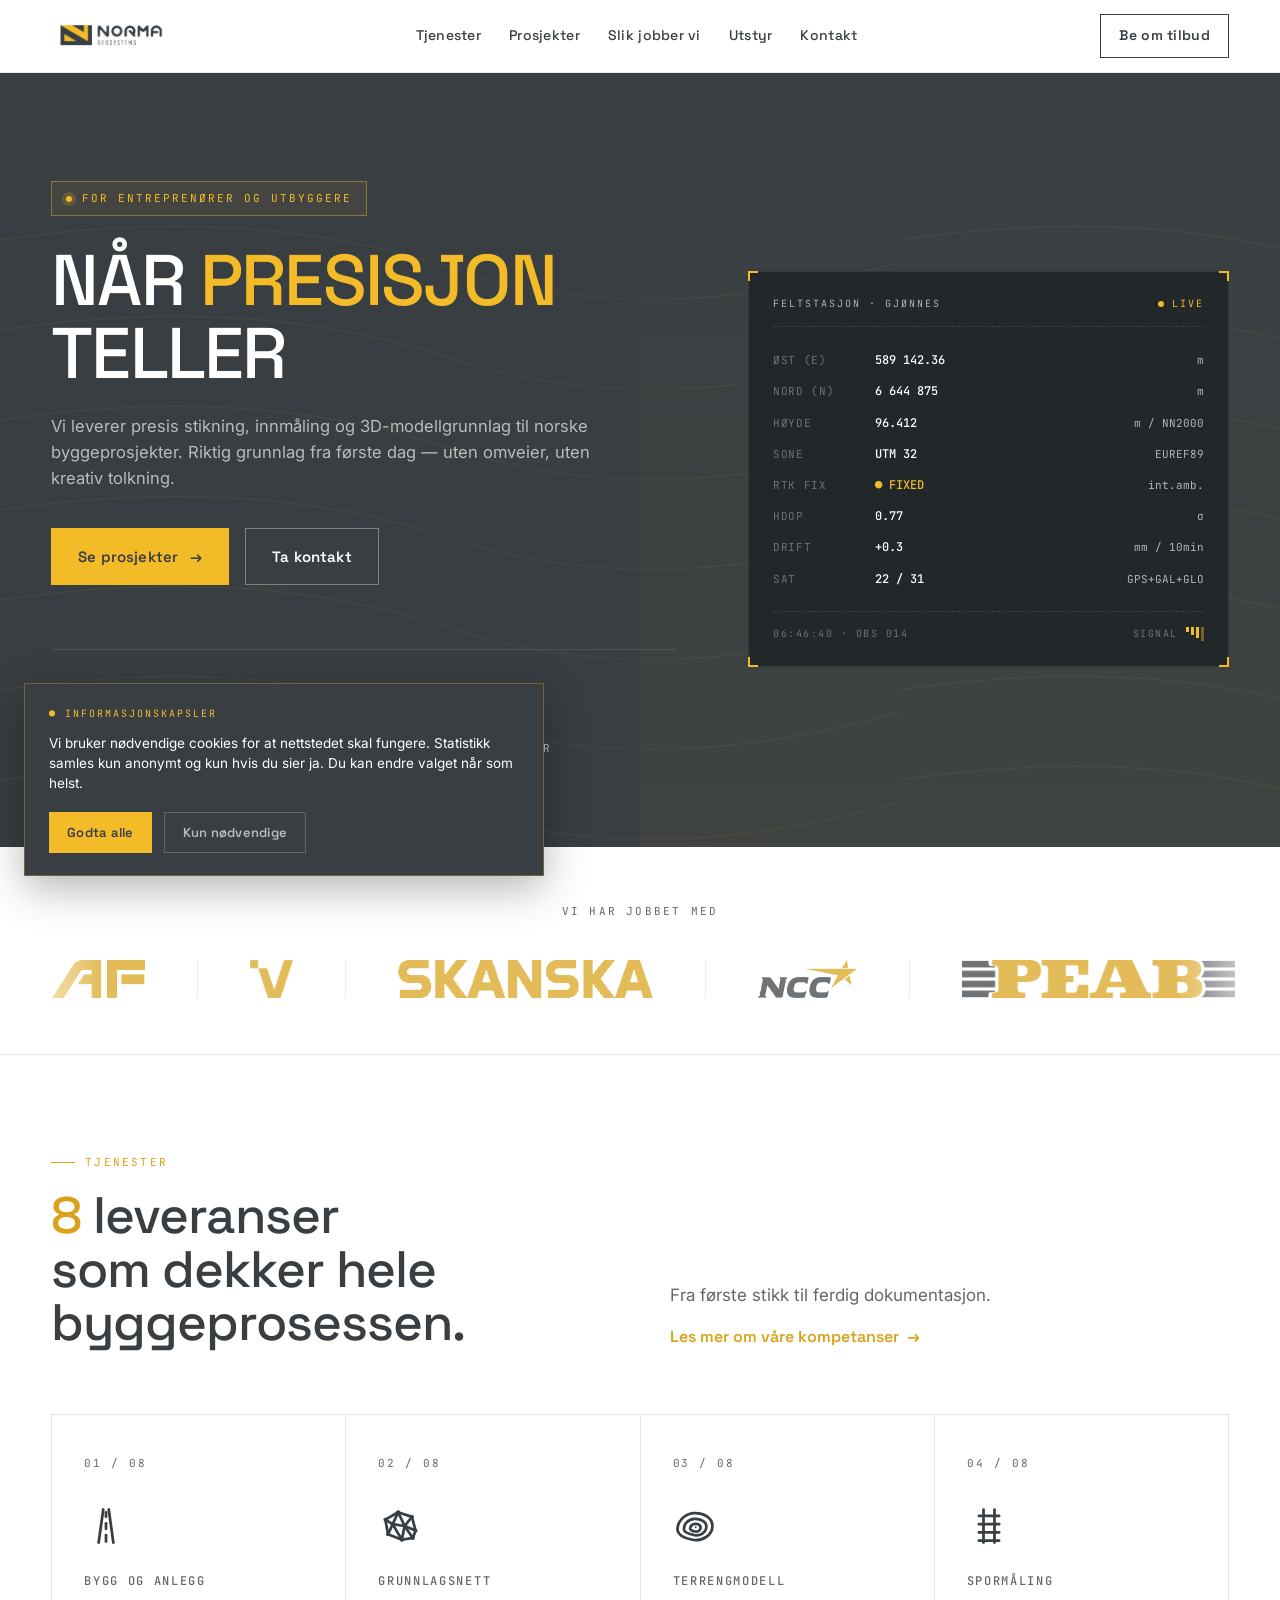
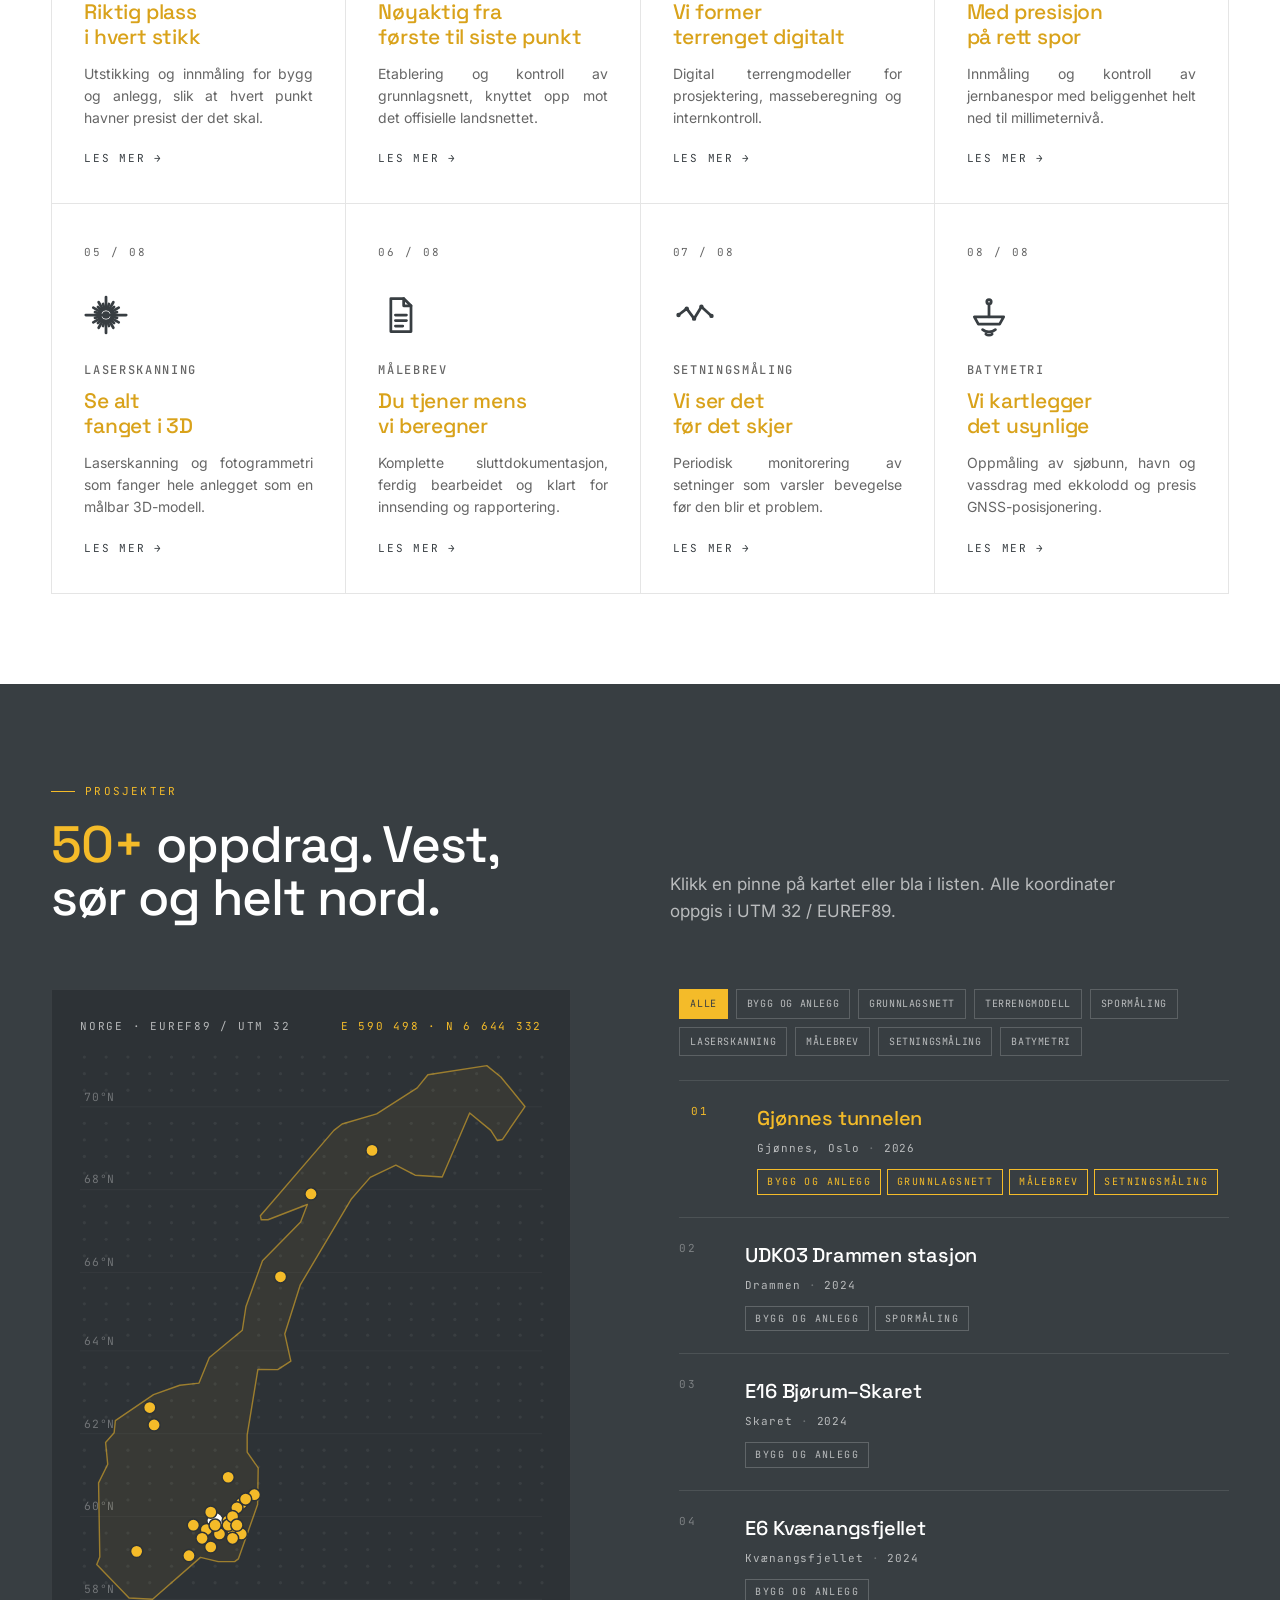
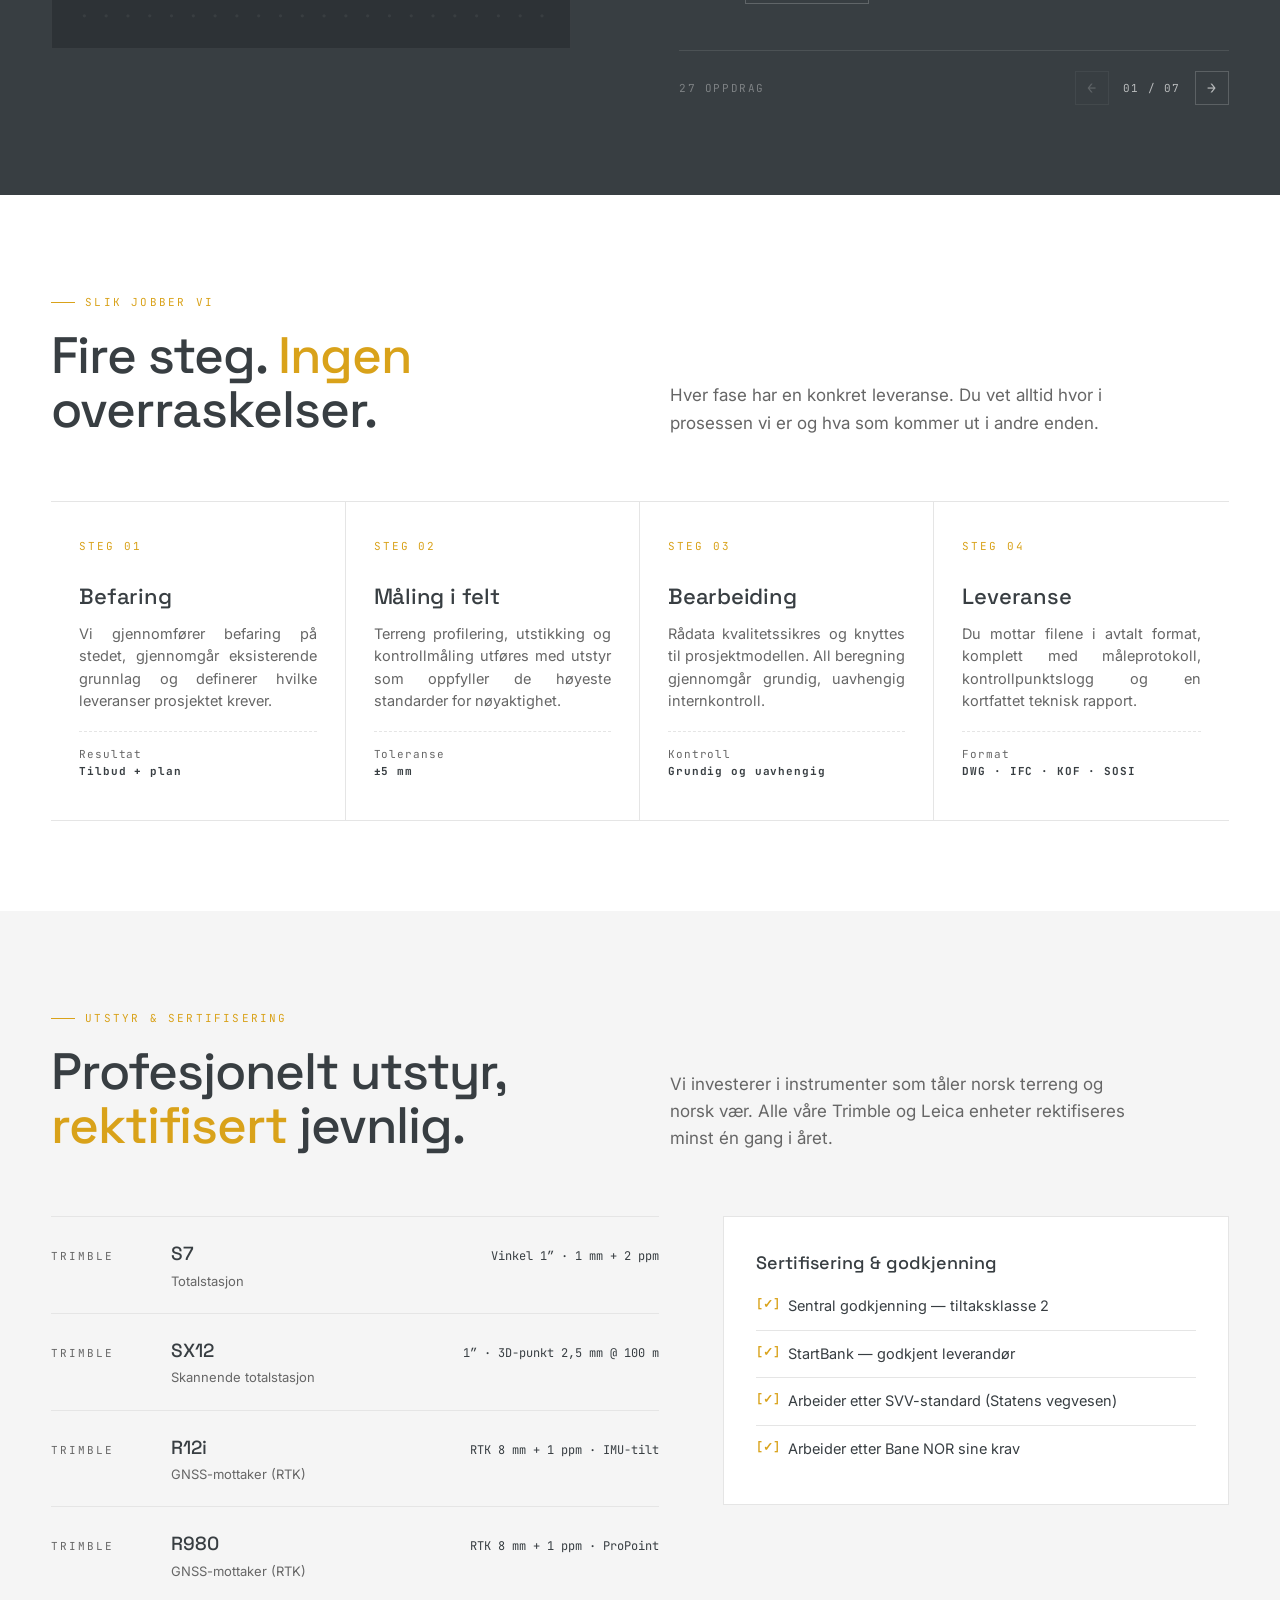
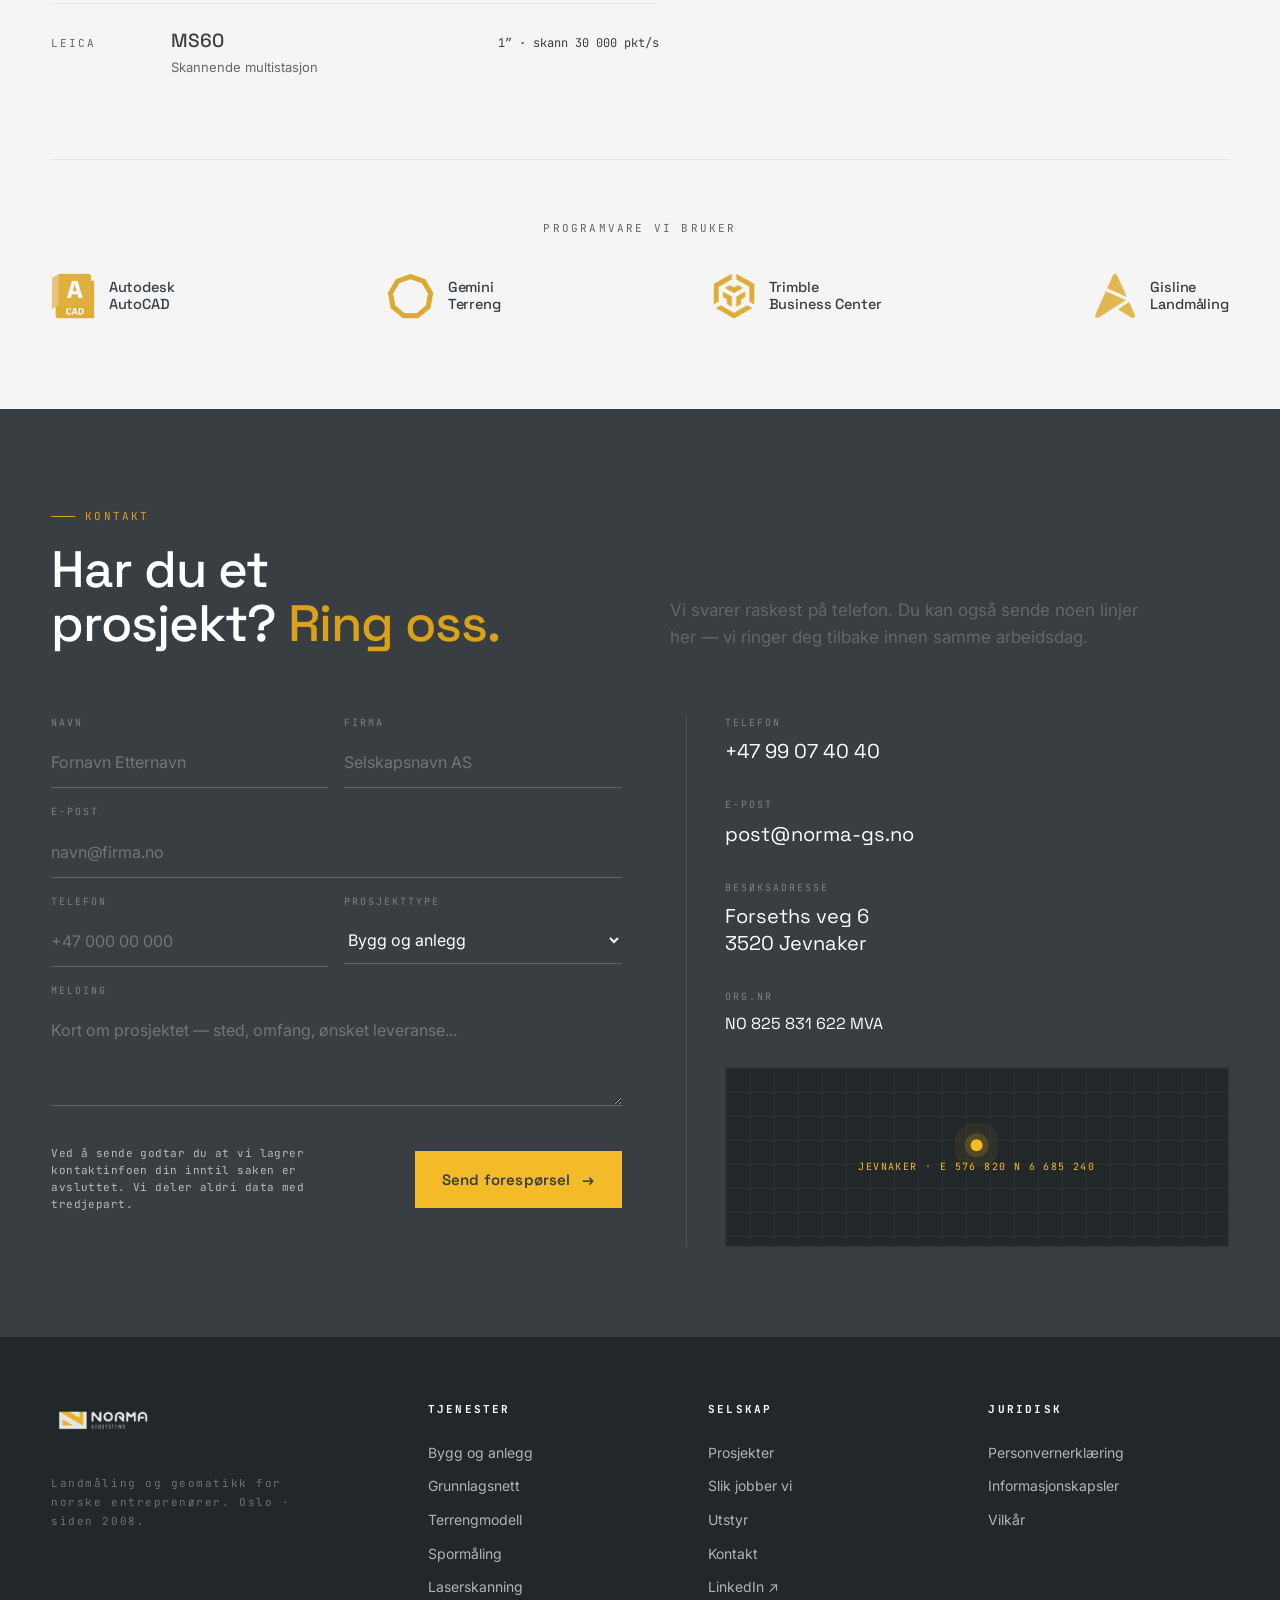
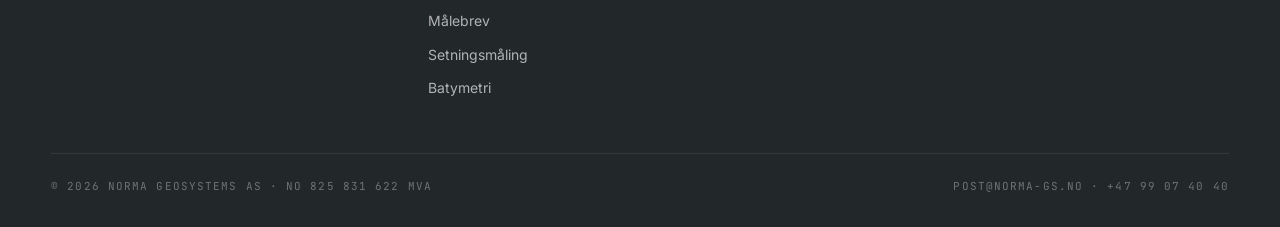
==== index.html @ 2cd73dc4 "Utstyr/header: czysty ring Gemini, nazwy programow przy logo, pelnoszer. linia, wieksze logo 1. Gemi" ====
<!doctype html>
<html lang="no">
<head>
  <meta charset="utf-8">
  <meta name="viewport" content="width=device-width, initial-scale=1">
  <title>Norma Geosystems — Landmåling for entreprenører</title>
  <meta name="description" content="Norma Geosystems leverer presis landmåling, 3D-skanning og BIM-integrasjon for entreprenører og utbyggere i Norge. ±5mm nøyaktighet, leveranse på 48 timer.">
  <link rel="preconnect" href="https://fonts.googleapis.com">
  <link rel="preconnect" href="https://fonts.gstatic.com" crossorigin>
  <link href="https://fonts.googleapis.com/css2?family=Space+Grotesk:wght@400;500;600;700&family=Inter:wght@400;500;600&family=JetBrains+Mono:wght@400;500;600&display=swap" rel="stylesheet">
  <link rel="stylesheet" href="styles.css">
</head>
<body>

<nav class="nav" id="nav">
  <div class="wrap nav-row">
    <a href="#top" class="nav-logo">
      <img src="assets/norma-logo.png" alt="Norma Geosystems" width="121" height="46" decoding="async">
    </a>
    <div class="nav-links">
      <a href="#tjenester">Tjenester</a>
      <a href="#prosjekter">Prosjekter</a>
      <a href="#prosess">Slik jobber vi</a>
      <a href="#utstyr">Utstyr</a>
      <a href="#kontakt">Kontakt</a>
    </div>
    <a href="#kontakt" class="nav-cta nav-cta-desktop">Be om tilbud</a>
    <button class="nav-toggle" id="nav-toggle" aria-label="Åpne meny" aria-expanded="false" aria-controls="mobile-menu">
      <span></span><span></span><span></span>
    </button>
  </div>
  <div class="mobile-menu" id="mobile-menu">
    <a href="#tjenester">Tjenester</a>
    <a href="#prosjekter">Prosjekter</a>
    <a href="#prosess">Slik jobber vi</a>
    <a href="#utstyr">Utstyr</a>
    <a href="#kontakt">Kontakt</a>
    <a href="#kontakt" class="mm-cta">Be om tilbud</a>
  </div>
</nav>

<header id="top" class="hero">
  <div class="hero-topo"></div>
  <div class="hero-corner"></div>
  <div class="wrap hero-inner">
    <div>
      <span class="badge">For entreprenører og utbyggere</span>
      <h1>NÅR <span class="accent">PRESISJON</span> TELLER</h1>
      <p class="hero-sub">Vi leverer presis stikning, innmåling og 3D-modellgrunnlag til norske byggeprosjekter. Riktig grunnlag fra første dag — uten omveier, uten kreativ tolkning.</p>
      <div class="hero-ctas">
        <a href="#prosjekter" class="btn btn-primary">Se prosjekter <span class="arr">→</span></a>
        <a href="#kontakt" class="btn btn-ghost-dark">Ta kontakt</a>
      </div>
      <div class="hero-stats">
        <div class="stat">
          <div class="num">±0.5<span style="font-size:22px;margin-left:4px">mm</span></div>
          <div class="lbl">Nøyaktighet</div>
        </div>
        <div class="stat">
          <div class="num">20+</div>
          <div class="lbl">Fornøyde kunder</div>
        </div>
        <div class="stat">
          <div class="num">50+</div>
          <div class="lbl">Prosjekter</div>
        </div>
      </div>
    </div>
    <div class="feltstasjon">
      <span class="fs-corner tl"></span><span class="fs-corner tr"></span>
      <span class="fs-corner bl"></span><span class="fs-corner br"></span>
      <div class="fs-head">
        <span class="ttl">Feltstasjon · Gjønnes</span>
        <span class="live"><span class="dot"></span>LIVE</span>
      </div>
      <div class="fs-row"><span class="k">ØST (E)</span><span class="v" id="fs-east">589 142.32</span><span class="u">m</span></div>
      <div class="fs-row"><span class="k">NORD (N)</span><span class="v" id="fs-north">6 644 873</span><span class="u">m</span></div>
      <div class="fs-row"><span class="k">HØYDE</span><span class="v">96.412</span><span class="u">m / NN2000</span></div>
      <div class="fs-row"><span class="k">SONE</span><span class="v">UTM 32</span><span class="u">EUREF89</span></div>
      <div class="fs-row"><span class="k">RTK FIX</span><span class="v" style="color:#F4BB29">● FIXED</span><span class="u">int.amb.</span></div>
      <div class="fs-row"><span class="k">HDOP</span><span class="v" id="fs-hdop">0.62</span><span class="u">σ</span></div>
      <div class="fs-row"><span class="k">DRIFT</span><span class="v" id="fs-drift">+0.0</span><span class="u">mm / 10min</span></div>
      <div class="fs-row"><span class="k">SAT</span><span class="v">22 / 31</span><span class="u">GPS+GAL+GLO</span></div>
      <div class="fs-foot">
        <span id="fs-time">00:00:00 · OBS 014</span>
        <span class="fs-bar">SIGNAL<span class="bars"><i></i><i></i><i></i><i></i></span></span>
      </div>
    </div>
  </div>
</header>

<section class="logobar">
  <div class="wrap">
    <div class="logobar-label">Vi har jobbet med</div>
  </div>
  <div class="marquee">
    <div class="marquee-track" id="marquee-track"></div>
  </div>
</section>

<section id="tjenester" class="section">
  <div class="wrap">
    <div class="sec-head fade-in">
      <div>
        <div class="eyebrow">Tjenester</div>
        <h2 class="sec-title"><span class="accent">8</span> leveranser som dekker hele byggeprosessen.</h2>
      </div>
      <p class="sec-lede">Fra første stikk til ferdig dokumentasjon.
        <a class="lede-link" href="tjenester.html">Les mer om våre kompetanser <span class="arr">→</span></a>
      </p>
    </div>
    <div class="svc-grid" id="svc-grid"></div>
  </div>
</section>

<section id="prosjekter" class="section dark">
  <div class="wrap">
    <div class="sec-head fade-in">
      <div>
        <div class="eyebrow">Prosjekter</div>
        <h2 class="sec-title"><span class="accent">50+</span> oppdrag. Vest, sør og helt nord.</h2>
      </div>
      <p class="sec-lede">Klikk en pinne på kartet eller bla i listen. Alle koordinater oppgis i UTM 32 / EUREF89.</p>
    </div>
    <div class="proj-wrap">
      <div class="map-card">
        <div class="map-head">
          <span>NORGE · EUREF89 / UTM 32</span>
          <span class="coord" id="map-coord">—</span>
        </div>
        <div class="map-svg-wrap">
          <svg class="map-overlay" id="norway-svg" viewBox="-3 -3 106 130.02" preserveAspectRatio="xMidYMid meet"></svg>
        </div>
      </div>
      <div>
        <div class="proj-controls" id="proj-controls"></div>
        <select class="filter-select" id="filter-select" aria-label="Filtrer prosjekter etter type"></select>
        <div class="proj-list" id="proj-list"></div>
        <div class="proj-pager" id="proj-pager"></div>
      </div>
    </div>
  </div>
</section>

<section id="prosess" class="section">
  <div class="wrap">
    <div class="sec-head fade-in">
      <div>
        <div class="eyebrow">Slik jobber vi</div>
        <h2 class="sec-title">Fire steg. <span class="accent">Ingen</span> overraskelser.</h2>
      </div>
      <p class="sec-lede">Hver fase har en konkret leveranse. Du vet alltid hvor i prosessen vi er og hva som kommer ut i andre enden.</p>
    </div>
    <div class="process-grid" id="process-grid"></div>
  </div>
</section>

<section id="utstyr" class="section gray">
  <div class="wrap">
    <div class="sec-head fade-in">
      <div>
        <div class="eyebrow">Utstyr &amp; sertifisering</div>
        <h2 class="sec-title">Profesjonelt utstyr, <span class="accent">rektifisert</span> jevnlig.</h2>
      </div>
      <p class="sec-lede">Vi investerer i instrumenter som tåler norsk terreng og norsk vær. Alle våre Trimble og Leica enheter rektifiseres minst én gang i året.</p>
    </div>
    <div class="equip-wrap">
      <div class="equip-list" id="equip-list"></div>
      <div class="cert-card">
        <h4>Sertifisering &amp; godkjenning</h4>
        <ul class="cert-list" id="cert-list"></ul>
      </div>
    </div>
    <div class="software-bar fade-in">
      <div class="software-label">Programvare vi bruker</div>
      <div class="software-marquee">
        <div class="software-track" id="software-track"></div>
      </div>
    </div>
  </div>
</section>

<section id="kontakt" class="section contact">
  <div class="wrap">
    <div class="sec-head fade-in">
      <div>
        <div class="eyebrow">Kontakt</div>
        <h2 class="sec-title">Har du et prosjekt? <span class="accent">Ring oss.</span></h2>
      </div>
      <p class="sec-lede">Vi svarer raskest på telefon. Du kan også sende noen linjer her — vi ringer deg tilbake innen samme arbeidsdag.</p>
    </div>
    <div class="contact-wrap">
      <form id="contact-form" action="https://api.web3forms.com/submit" method="POST">
        <!-- Web3Forms: bytt ut verdien under med din egen access key fra https://web3forms.com (registrert på post@norma-gs.no) -->
        <input type="hidden" name="access_key" value="1ea6f499-447c-428a-96fd-0769fbc2a2dc">
        <input type="hidden" name="subject" value="Ny henvendelse fra kontaktskjema!">
        <input type="hidden" name="from_name" value="Norma Geosystems – nettskjema">
        <!-- Honeypot mot spam: skal stå tom -->
        <input type="checkbox" name="botcheck" tabindex="-1" autocomplete="off" style="display:none" aria-hidden="true">
        <div id="form-sent" class="form-sent" style="display:none">● Takk! Vi tar kontakt innen 24 timer. — Norma</div>
        <div class="form-row">
          <div class="field">
            <label for="f-navn">Navn</label>
            <input id="f-navn" name="Navn" required placeholder="Fornavn Etternavn">
          </div>
          <div class="field">
            <label for="f-firma">Firma</label>
            <input id="f-firma" name="Firma" required placeholder="Selskapsnavn AS">
          </div>
        </div>
        <div class="field" style="margin-bottom:16px">
          <label for="f-epost">E-post</label>
          <input id="f-epost" name="email" required type="email" placeholder="navn@firma.no">
        </div>
        <div class="form-row">
          <div class="field">
            <label for="f-tlf">Telefon</label>
            <input id="f-tlf" name="Telefon" required type="tel" placeholder="+47 000 00 000">
          </div>
          <div class="field">
            <label for="f-type">Prosjekttype</label>
            <select id="f-type" name="Prosjekttype">
              <option>Bygg og anlegg</option>
              <option>Grunnlagsnett</option>
              <option>Terrengmodell</option>
              <option>Spormåling</option>
              <option>Laserskanning</option>
              <option>Målebrev</option>
              <option>Setningsmåling</option>
              <option>Batymetri</option>
              <option>Annet</option>
            </select>
          </div>
        </div>
        <div class="field" style="margin-bottom:24px">
          <label for="f-msg">Melding</label>
          <textarea id="f-msg" name="Melding" placeholder="Kort om prosjektet — sted, omfang, ønsket leveranse..."></textarea>
        </div>
        <div class="form-foot">
          <p class="consent">Ved å sende godtar du at vi lagrer kontaktinfoen din inntil saken er avsluttet. Vi deler aldri data med tredjepart.</p>
          <button type="submit" class="btn btn-primary">Send forespørsel <span class="arr">→</span></button>
        </div>
      </form>
      <div id="form-success" class="form-success" style="display:none" role="status" aria-live="polite">
        <span class="fs-ok-corner tl"></span><span class="fs-ok-corner tr"></span>
        <span class="fs-ok-corner bl"></span><span class="fs-ok-corner br"></span>
        <div class="fs-ok-mark" aria-hidden="true">
          <svg viewBox="0 0 24 24" fill="none" stroke="currentColor" stroke-width="2" stroke-linecap="round" stroke-linejoin="round"><path d="M4 12.5 L10 18.5 L20 6"/></svg>
        </div>
        <div class="fs-ok-eyebrow">● Sendt</div>
        <h3>Takk for din henvendelse!</h3>
        <p>Vi har mottatt meldingen din og gjør vårt ytterste for å komme tilbake til deg så raskt som overhodet mulig.</p>
      </div>
      <aside class="contact-info">
        <div class="info-block">
          <div class="lbl">Telefon</div>
          <div class="val"><a href="tel:+4799074040">+47 99 07 40 40</a></div>
        </div>
        <div class="info-block">
          <div class="lbl">E-post</div>
          <div class="val"><a href="mailto:post@norma-gs.no">post@norma-gs.no</a></div>
        </div>
        <div class="info-block">
          <div class="lbl">Besøksadresse</div>
          <div class="val">Forseths veg 6<br>3520 Jevnaker</div>
        </div>
        <div class="info-block">
          <div class="lbl">Org.nr</div>
          <div class="val mono" style="font-size:16px">NO 825 831 622 MVA</div>
        </div>
        <div class="minimap" aria-hidden="true">
          <div class="minimap-grid"></div>
          <div class="minimap-pin">
            <span class="dot"></span>
            <span>JEVNAKER · E 576 820 N 6 685 240</span>
          </div>
        </div>
      </aside>
    </div>
  </div>
</section>

<footer class="footer">
  <div class="wrap">
    <div class="foot-grid">
      <div class="foot-logo">
        <img src="assets/norma-logo-light.png" alt="Norma Geosystems" width="106" height="40" loading="lazy" decoding="async">
        <p class="foot-tag">Landmåling og geomatikk for norske entreprenører. Oslo · siden 2008.</p>
      </div>
      <div class="foot-col">
        <h5>Tjenester</h5>
        <ul id="foot-services"></ul>
      </div>
      <div class="foot-col">
        <h5>Selskap</h5>
        <ul>
          <li><a href="#prosjekter">Prosjekter</a></li>
          <li><a href="#prosess">Slik jobber vi</a></li>
          <li><a href="#utstyr">Utstyr</a></li>
          <li><a href="#kontakt">Kontakt</a></li>
          <li><a href="https://www.linkedin.com/company/norma-geosystems/" target="_blank" rel="noopener noreferrer">LinkedIn ↗</a></li>
        </ul>
      </div>
      <div class="foot-col">
        <h5>Juridisk</h5>
        <ul>
          <li><a href="juridisk/personvern.html">Personvernerklæring</a></li>
          <li><a href="juridisk/informasjonskapsler.html">Informasjonskapsler</a></li>
          <li><a href="juridisk/vilkar.html">Vilkår</a></li>
        </ul>
      </div>
    </div>
    <div class="foot-bottom">
      <span>© 2026 NORMA GEOSYSTEMS AS · NO 825 831 622 MVA</span>
      <span>POST@NORMA-GS.NO · +47 99 07 40 40</span>
    </div>
  </div>
</footer>

<div class="cookie" id="cookie-banner" style="display:none" role="dialog" aria-label="Cookie notice">
  <div class="ck-head">● Informasjonskapsler</div>
  <p style="margin:0">Vi bruker nødvendige cookies for at nettstedet skal fungere. Statistikk samles kun anonymt og kun hvis du sier ja. Du kan endre valget når som helst.</p>
  <div class="ck-actions">
    <button class="ck-btn primary" id="ck-all">Godta alle</button>
    <button class="ck-btn ghost" id="ck-necessary">Kun nødvendige</button>
  </div>
</div>

<script>
// ── DATA ──────────────────────────────────────────────────────────────────────

const NORWAY_D = "M90.34 0.56 L93.56 3.15 L99.09 9.94 L93.91 17.51 L92.72 17.72 L91.25 15.41 L86.41 11.41 L80.11 26.12 L73.88 25.70 L69.47 23.39 L63.59 26.19 L59.31 31.09 L47.55 50.84 L43.98 62.11 L45.38 68.35 L42.37 70.31 L37.82 70.24 L35.36 85.29 L35.36 89.22 L37.89 92.86 L37.75 101.26 L33.33 113.73 L32.49 114.36 L28.71 114.36 L24.65 113.38 L13.66 122.97 L8.26 122.69 L0.84 114.99 L1.54 113.31 L1.26 96.29 L3.36 92.02 L2.87 87.04 L4.83 84.80 L5.11 82.00 L13.87 76.05 L19.89 73.88 L24.30 73.39 L26.68 67.51 L34.24 61.27 L35.08 55.81 L38.87 45.31 L47.62 36.41 L49.16 32.42 L40.13 35.92 L38.59 35.92 L38.38 35.01 L55.25 15.41 L57.14 13.94 L65.06 11.62 L74.37 5.67 L76.82 2.66 Z";

const SERVICES = [
  { n:"01", slug:"bygg-anlegg",   icon:"road",    name:"Bygg og anlegg",  slogan:["Riktig plass","i hvert stikk"],           desc:"Utstikking og innmåling for bygg og anlegg, slik at hvert punkt havner presist der det skal." },
  { n:"02", slug:"grunnlagsnett", icon:"net",     name:"Grunnlagsnett",   slogan:["Nøyaktig fra","første til siste punkt"],  desc:"Etablering og kontroll av grunnlagsnett, knyttet opp mot det offisielle landsnettet." },
  { n:"03", slug:"terrengmodell", icon:"contour", name:"Terrengmodell",   slogan:["Vi former","terrenget digitalt"],         desc:"Digital terrengmodeller for prosjektering, masseberegning og internkontroll." },
  { n:"04", slug:"spormaling",    icon:"rail",    name:"Spormåling",      slogan:["Med presisjon","på rett spor"],          desc:"Innmåling og kontroll av jernbanespor med beliggenhet helt ned til millimeternivå." },
  { n:"05", slug:"laserskanning", icon:"laser",   name:"Laserskanning",   slogan:["Se alt","fanget i 3D"],                  desc:"Laserskanning og fotogrammetri som fanger hele anlegget som en målbar 3D-modell." },
  { n:"06", slug:"malebrev",      icon:"doc",     name:"Målebrev",        slogan:["Du tjener mens","vi beregner"],          desc:"Komplette sluttdokumentasjon, ferdig bearbeidet og klart for innsending og rapportering." },
  { n:"07", slug:"setningsmaling",icon:"settle",  name:"Setningsmåling",  slogan:["Vi ser det","før det skjer"],            desc:"Periodisk monitorering av setninger som varsler bevegelse før den blir et problem." },
  { n:"08", slug:"batymetri",     icon:"boat",    name:"Batymetri",       slogan:["Vi kartlegger","det usynlige"],          desc:"Oppmåling av sjøbunn, havn og vassdrag med ekkolodd og presis GNSS-posisjonering." },
];

const CLIENTS = [
  { name:"AF Gruppen",            slug:"af-gruppen",        url:"https://afgruppen.no",     w:284, h:116 },
  { name:"Veidekke",              slug:"veidekke",          url:"https://veidekke.no",      w:186, h:163 },
  { name:"Skanska",               slug:"skanska",           url:"https://www.skanska.no",   w:308, h:46  },
  { name:"NCC",                   slug:"ncc",               url:"https://www.ncc.no",       w:352, h:135 },
  { name:"Peab",                  slug:"peab",              url:"https://peab.no",          w:360, h:50  },
  { name:"Implenia Norge",        slug:"implenia",          url:"https://implenia.com/no-no/", w:351, h:345 },
  { name:"Mesta",                 slug:"mesta",             url:"https://www.mesta.no",     w:312, h:314 },
  { name:"OHLA Norge",            slug:"ohla",              url:"https://www.ohla-norge.no", w:263, h:132 },
  { name:"Isachsen Anlegg",       slug:"isachsen",          url:"https://isachsenanlegg.no", w:324, h:357 },
  { name:"LNS",                   slug:"lns",               url:"https://www.lns.no",       w:340, h:336 },
  { name:"HAB Construction",      slug:"hab",               url:"https://www.hab.no",       w:359, h:167 },
  { name:"Marthinsen & Duvholt",  slug:"marthinsen-duvholt",url:"https://www.md.no",        w:145, h:91  },
  { name:"Anlegg Øst Entreprenør",slug:"anlegg-ost",        url:"https://anlegg-ost.no",    w:187, h:157 },
  { name:"Vassbakk & Støl",       slug:"vassbakk-stol",    url:"https://vassbakk.no",      w:124, h:60  },
];

const PROJECTS = [
  { id:"p01", title:"Ny flyplass i Mo i Rana", region:"Mo i Rana", year:"2022", cats:["Bygg og anlegg"], E:"730 328", N:"7 364 250", pos:{x:43, y:49} },
  { id:"p02", title:"Gjønnes tunnelen", region:"Gjønnes, Oslo", year:"2026", cats:["Bygg og anlegg","Grunnlagsnett","Målebrev","Setningsmåling"], E:"590 498", N:"6 644 332", pos:{x:28, y:105} },
  { id:"p03", title:"UDK03 Drammen stasjon", region:"Drammen", year:"2024", cats:["Bygg og anlegg","Spormåling"], E:"567 700", N:"6 623 516", pos:{x:26, y:107} },
  { id:"p04", title:"E16 Bjørum–Skaret", region:"Skaret", year:"2024", cats:["Bygg og anlegg"], E:"572 178", N:"6 656 417", pos:{x:27, y:103} },
  { id:"p05", title:"E6 Kvænangsfjellet", region:"Kvænangsfjellet", year:"2024", cats:["Bygg og anlegg"], E:"998 168", N:"7 794 655", pos:{x:64, y:20} },
  { id:"p06", title:"Drammen sykehus", region:"Drammen", year:"2022", cats:["Bygg og anlegg"], E:"567 700", N:"6 623 516", pos:{x:25, y:109} },
  { id:"p07", title:"Fv. 659 Nordøyvegen", region:"Ålesund", year:"2021", cats:["Bygg og anlegg"], E:"364 057", N:"6 946 044", pos:{x:13, y:79} },
  { id:"p08", title:"S1 Kanebogen", region:"Harstad", year:"2023", cats:["Bygg og anlegg"], E:"802 313", N:"7 648 310", pos:{x:50, y:30} },
  { id:"p09", title:"Blindheim–Flisnes", region:"Ålesund", year:"2024", cats:["Grunnlagsnett"], E:"357 643", N:"6 928 189", pos:{x:14, y:83} },
  { id:"p10", title:"Eidsvoll–Venjar", region:"Eidsvoll", year:"2022", cats:["Spormåling"], E:"620 478", N:"6 686 814", pos:{x:34, y:101} },
  { id:"p11", title:"Våler–Kåten", region:"Våler", year:"2022", cats:["Spormåling"], E:"654 582", N:"6 730 140", pos:{x:37, y:99} },
  { id:"p12", title:"Møller", region:"Gardermoen", year:"2022", cats:["Terrengmodell"], E:"616 456", N:"6 674 858", pos:{x:33, y:102} },
  { id:"p13", title:"Josefines gate 27", region:"Oslo", year:"2021", cats:["Laserskanning"], E:"596 589", N:"6 644 542", pos:{x:31, y:106} },
  { id:"p14", title:"E39 Rogfast", region:"Rogfast", year:"2022", cats:["Batymetri"], E:"300 143", N:"6 567 568", pos:{x:10, y:112} },
  { id:"p15", title:"E18 Langangen–Rugtvedt", region:"Langangen", year:"2023", cats:["Bygg og anlegg","Grunnlagsnett","Batymetri"], E:"543 543", N:"6 550 878", pos:{x:22, y:113} },
  { id:"p16", title:"Lunnestein 4D", region:"Oslo", year:"2023", cats:["Terrengmodell"], E:"597 980", N:"6 643 119", pos:{x:32, y:107} },
  { id:"p17", title:"E18 Oslo", region:"Oslo", year:"2023", cats:["Målebrev"], E:"597 309", N:"6 642 667", pos:{x:29, y:108} },
  { id:"p18", title:"Kirkegata 23–25", region:"Oslo", year:"2023", cats:["Bygg og anlegg"], E:"597 587", N:"6 642 730", pos:{x:31, y:105} },
  { id:"p19", title:"Bulk Nebbenes", region:"Nebbenes", year:"2021", cats:["Bygg og anlegg","Målebrev"], E:"616 379", N:"6 693 924", pos:{x:35, y:100} },
  { id:"p20", title:"Hellefossen", region:"Drammen", year:"2021", cats:["Laserskanning"], E:"553 917", N:"6 626 187", pos:{x:23, y:106} },
  { id:"p21", title:"Grefsen", region:"Oslo", year:"2021", cats:["Grunnlagsnett","Spormåling"], E:"599 729", N:"6 646 297", pos:{x:32, y:104} },
  { id:"p22", title:"Jordal Amfi", region:"Oslo", year:"2021", cats:["Bygg og anlegg","Grunnlagsnett"], E:"599 481", N:"6 643 059", pos:{x:33, y:106} },
  { id:"p23", title:"Elvetangen 16", region:"Billingstad", year:"2023", cats:["Laserskanning"], E:"583 227", N:"6 639 427", pos:{x:28, y:106} },
  { id:"p24", title:"UNB10 Nykirke–Barkåker", region:"Nykirke", year:"2023", cats:["Spormåling"], E:"577 383", N:"6 577 589", pos:{x:27, y:111} },
  { id:"p25", title:"E6 Moelv", region:"Moelv", year:"2021", cats:["Grunnlagsnett"], E:"592 141", N:"6 756 185", pos:{x:31, y:95} },
  { id:"p26", title:"Ski stasjon", region:"Ski", year:"2016–2020", cats:["Grunnlagsnett","Spormåling","Setningsmåling"], E:"603 210", N:"6 621 545", pos:{x:32, y:109} },
  { id:"p27", title:"Østensjøbanen", region:"Oslo", year:"2023", cats:["Grunnlagsnett"], E:"602 412", N:"6 640 242", pos:{x:34, y:108} },
];

// Sorter etter år — nyeste først (intervall som "2016–2020" bruker siste år)
function projYear(y) { return Math.max(...String(y).split(/\D+/).filter(Boolean).map(Number)); }
PROJECTS.sort((a, b) => projYear(b.year) - projYear(a.year));

const PROCESS = [
  { n:"01", title:"Befaring",      desc:"Vi gjennomfører befaring på stedet, gjennomgår eksisterende grunnlag og definerer hvilke leveranser prosjektet krever.",                           out:{lbl:"Resultat", val:"Tilbud + plan"} },
  { n:"02", title:"Måling i felt", desc:"Terreng profilering, utstikking og kontrollmåling utføres med utstyr som oppfyller de høyeste standarder for nøyaktighet.",                      out:{lbl:"Toleranse", val:"±5 mm"} },
  { n:"03", title:"Bearbeiding",   desc:"Rådata kvalitetssikres og knyttes til prosjektmodellen. All beregning gjennomgår grundig, uavhengig internkontroll.",                            out:{lbl:"Kontroll", val:"Grundig og uavhengig"} },
  { n:"04", title:"Leveranse",     desc:"Du mottar filene i avtalt format, komplett med måleprotokoll, kontrollpunktslogg og en kortfattet teknisk rapport.",                             out:{lbl:"Format", val:"DWG · IFC · KOF · SOSI"} },
];

const EQUIPMENT = [
  { brand:"Trimble", model:"S7",   type:"Totalstasjon",            spec:"Vinkel 1″ · 1 mm + 2 ppm" },
  { brand:"Trimble", model:"SX12", type:"Skannende totalstasjon",  spec:"1″ · 3D-punkt 2,5 mm @ 100 m" },
  { brand:"Trimble", model:"R12i", type:"GNSS-mottaker (RTK)",     spec:"RTK 8 mm + 1 ppm · IMU-tilt" },
  { brand:"Trimble", model:"R980", type:"GNSS-mottaker (RTK)",     spec:"RTK 8 mm + 1 ppm · ProPoint" },
  { brand:"Leica",   model:"MS60", type:"Skannende multistasjon",  spec:"1″ · skann 30 000 pkt/s" },
];

const CERTS = [
  "Sentral godkjenning — tiltaksklasse 2",
  "StartBank — godkjent leverandør",
  "Arbeider etter SVV-standard (Statens vegvesen)",
  "Arbeider etter Bane NOR sine krav",
];

const SOFTWARE = [
  { name:"Autodesk AutoCAD",        slug:"autocad",                 label:["Autodesk","AutoCAD"],         url:"https://www.autodesk.com/products/autocad/overview",                          w:284, h:300 },
  { name:"Gemini Terreng",          slug:"gemini",                  label:["Gemini","Terreng"],           url:"https://www.volue.com/products-and-services/gemini-terrain",                  w:329, h:325 },
  { name:"Trimble Business Center", slug:"trimble-business-center", label:["Trimble","Business Center"],  url:"https://geospatial.trimble.com/en/products/software/trimble-business-center", w:412, h:460 },
  { name:"Gisline Landmåling",      slug:"gisline",                 label:["Gisline","Landmåling"],       url:"https://www.norkart.no/offentlig/gisline",                                    w:221, h:241 },
];

// ── SVG ICONS ─────────────────────────────────────────────────────────────────

const ICON_PATHS = {
  road: `<path d="M8 21 L10.5 3"/><path d="M16 21 L13.5 3"/><path d="M12 4.5v2.5"/><path d="M12 10.5v3"/><path d="M12 17v3.5"/>`,
  net: (()=>{
    const pts={a:[4,8.5],b:[11,4.5],c:[18.5,7],d:[20.5,14.5],e:[14.5,12],f:[8,11],g:[5.5,16.5],h:[13,19.5],i:[19,18.5]};
    const edges=["a,b","b,c","a,f","b,f","b,e","c,e","c,d","e,d","a,g","f,g","f,e","f,h","g,h","e,h","e,i","d,i","h,i"];
    return edges.map(e=>{const[p,q]=e.split(",");return`<line x1="${pts[p][0]}" y1="${pts[p][1]}" x2="${pts[q][0]}" y2="${pts[q][1]}"/>`;}).join("")+
           Object.values(pts).map(([x,y])=>`<circle cx="${x}" cy="${y}" r="1.05" fill="currentColor" stroke="none"/>`).join("");
  })(),
  contour: `<path d="M2.5 14.5 C2 10 6 5.5 11 5 C16.5 4.5 21.5 7.5 21.5 12 C21.5 17 16 20.5 10.5 19.5 C6 18.7 3 17 2.5 14.5 Z"/>
            <path d="M6 14 C5.7 11 8.3 8.3 11.6 8.1 C15.2 7.9 18.3 9.8 18.2 12.4 C18.1 15.6 14.8 17.6 11.3 16.9 C8.4 16.3 6.2 15.5 6 14 Z"/>
            <path d="M9.4 13.6 C9.2 11.9 10.7 10.7 12.5 10.8 C14.3 10.9 15.3 12 15 13.4 C14.7 14.9 12.9 15.4 11.4 14.9 C10.3 14.5 9.5 14.3 9.4 13.6 Z"/>
            <circle cx="12.4" cy="12.7" r="0.5" fill="currentColor" stroke="none"/>`,
  rail: `<path d="M9 3 L9 21"/><path d="M15 3 L15 21"/><path d="M6.5 6.5h11"/><path d="M6.5 11h11"/><path d="M6.5 15.5h11"/><path d="M6.5 20h11"/>`,
  laser: (()=>{
    const cx=12,cy=12,inner=3.2;
    let s=`<line x1="1" y1="12" x2="23" y2="12"/>`;
    for(let a=0;a<360;a+=15){
      if(a===0||a===180)continue;
      const outer=a===90||a===270?9.8:a%30===0?8.0:6.2;
      const rad=a*Math.PI/180;
      s+=`<line x1="${(cx+inner*Math.cos(rad)).toFixed(2)}" y1="${(cy+inner*Math.sin(rad)).toFixed(2)}" x2="${(cx+outer*Math.cos(rad)).toFixed(2)}" y2="${(cy+outer*Math.sin(rad)).toFixed(2)}"/>`;
    }
    return s+`<circle cx="12" cy="12" r="2.1" fill="currentColor" stroke="none"/>`;
  })(),
  doc:    `<path d="M7 3h7l4 4v14H7z"/><path d="M14 3v4h4"/><path d="M9.5 12h6"/><path d="M9.5 15h6"/><path d="M9.5 18h4"/>`,
  settle: `<path d="M3 12 L7.5 8.5 L11.5 14 L15.5 7.5 L21 12.5"/>`+
          [[3,12],[7.5,8.5],[11.5,14],[15.5,7.5],[21,12.5]].map(([x,y])=>`<circle cx="${x}" cy="${y}" r="1.2" fill="currentColor" stroke="none"/>`).join(""),
  boat:   `<path d="M4 13h16l-2.2 4H6.2z"/><path d="M12 13V6"/><circle cx="12" cy="4.8" r="1.2"/><path d="M8.5 20c2 1.6 5 1.6 7 0"/><path d="M10.3 22.4c.9.7 2.5.7 3.4 0"/>`,
};

function iconSvg(key) {
  return `<svg viewBox="0 0 24 24" fill="none" stroke="currentColor" stroke-width="1.5" stroke-linecap="round" stroke-linejoin="round">${ICON_PATHS[key]}</svg>`;
}

// ── MAP DATA ──────────────────────────────────────────────────────────────────

const LAT_LINES = [
  {y:10,l:"70°N"},{y:29,l:"68°N"},{y:48,l:"66°N"},
  {y:66,l:"64°N"},{y:85,l:"62°N"},{y:104,l:"60°N"},{y:123,l:"58°N"},
];
const DOT_XS = [];
for(let x=-2;x<=103;x+=5) DOT_XS.push(x);
const DOT_YS = (()=>{
  const ys=LAT_LINES.map(d=>d.y), rows=[];
  for(let i=0;i<ys.length-1;i++){
    const a=ys[i],b=ys[i+1];
    for(let k=1;k<=4;k++) rows.push(+(a+(b-a)*k/5).toFixed(2));
  }
  const step=(ys[1]-ys[0])/5;
  for(let y=ys[0]-step;y>-4;y-=step) rows.push(+y.toFixed(2));
  for(let y=ys[ys.length-1]+step;y<128;y+=step) rows.push(+y.toFixed(2));
  return rows;
})();

// ── STATE ─────────────────────────────────────────────────────────────────────

let currentFilter = "Alle";
let currentPage = 0;
const PAGE_SIZE = 4;
let activeId = PROJECTS[0].id;
const pad2 = n => String(n).padStart(2, "0");
function filtered() {
  return currentFilter === "Alle" ? PROJECTS : PROJECTS.filter(p => p.cats.includes(currentFilter));
}
function pageCount() { return Math.max(1, Math.ceil(filtered().length / PAGE_SIZE)); }

// ── FELTSTASJON LIVE ──────────────────────────────────────────────────────────

let fsT = 0;
function tickFeltstasjon() {
  fsT++;
  const eMm   = Math.round(32 + Math.sin(fsT * 0.9) * 4);
  const nMm   = Math.round(873 + Math.cos(fsT * 0.6) * 5);
  const hdop  = (0.6 + Math.abs(Math.sin(fsT * 0.5)) * 0.2).toFixed(2);
  const drift = (Math.sin(fsT * 0.7) * 0.3).toFixed(1);
  const time  = new Date().toLocaleTimeString("nb-NO",{hour:"2-digit",minute:"2-digit",second:"2-digit"});
  document.getElementById("fs-east").textContent  = `589 142.${eMm}`;
  document.getElementById("fs-north").textContent = `6 644 ${nMm}`;
  document.getElementById("fs-hdop").textContent  = hdop;
  document.getElementById("fs-drift").textContent = (parseFloat(drift) > 0 ? "+" : "") + drift;
  document.getElementById("fs-time").textContent  = `${time} · OBS 014`;
}

// ── NORWAY MAP ────────────────────────────────────────────────────────────────

function buildMap() {
  const svg = document.getElementById("norway-svg");
  let h = "";
  h += `<g class="map-lat">`;
  LAT_LINES.forEach(({y,l}) => {
    h += `<g><line x1="-3" y1="${y}" x2="103" y2="${y}"/><text class="lat-label" x="-2" y="${y-1.4}">${l}</text></g>`;
  });
  h += `</g><g class="map-dots-g">`;
  DOT_YS.forEach(y => DOT_XS.forEach(x => { h += `<circle cx="${x}" cy="${y}" r="0.38"/>`; }));
  h += `</g><path class="norway-shape" d="${NORWAY_D}"/><g id="map-pins">`;
  PROJECTS.forEach(p => {
    h += `<g class="pin" data-id="${p.id}" transform="translate(${p.pos.x},${p.pos.y})">
      <circle class="pin-hit" cx="0" cy="0" r="5"/>
      <circle class="pin-dot" cx="0" cy="0" r="1.4"/>
    </g>`;
  });
  h += `</g>`;
  svg.innerHTML = h;
  svg.querySelectorAll(".pin").forEach(pin => {
    pin.addEventListener("click", () => setActive(pin.dataset.id));
  });
}

function refreshPins() {
  const vis = new Set(filtered().map(p => p.id));
  document.querySelectorAll(".pin").forEach(pin => {
    const id = pin.dataset.id;
    const isActive = id === activeId;
    const inView  = vis.has(id);
    pin.style.display = inView ? "" : "none";
    const dot = pin.querySelector(".pin-dot");
    let ring  = pin.querySelector(".pin-ring");
    if(isActive && inView) {
      if(!ring) {
        ring = document.createElementNS("http://www.w3.org/2000/svg","circle");
        ring.setAttribute("class","pin-ring"); ring.setAttribute("cx","0"); ring.setAttribute("cy","0"); ring.setAttribute("r","1.6");
        pin.insertBefore(ring, pin.firstChild);
      }
      dot.setAttribute("r","1.9"); pin.classList.add("active");
    } else {
      if(ring) ring.remove();
      dot.setAttribute("r","1.4"); pin.classList.remove("active");
    }
  });
  const p = PROJECTS.find(p => p.id === activeId);
  document.getElementById("map-coord").textContent = p ? `E ${p.E} · N ${p.N}` : "—";
}

// ── PROJECTS PANEL ────────────────────────────────────────────────────────────

function renderProjects() {
  const list = filtered();
  if(!list.find(p => p.id === activeId)) activeId = list[0]?.id;
  const pages = pageCount();
  if(currentPage > pages - 1) currentPage = pages - 1;
  if(currentPage < 0) currentPage = 0;
  document.querySelectorAll(".filter-btn").forEach(btn => {
    btn.classList.toggle("active", btn.dataset.f === currentFilter);
  });
  const sel = document.getElementById("filter-select");
  if(sel) sel.value = currentFilter;
  const start = currentPage * PAGE_SIZE;
  const pageItems = list.slice(start, start + PAGE_SIZE);
  document.getElementById("proj-list").innerHTML = pageItems.map((p,i) => `
    <div class="proj-card${p.id===activeId?" active":""}" data-id="${p.id}">
      <div class="idx">${pad2(start + i + 1)}</div>
      <div><h4>${p.title}</h4>
        <div class="meta">${p.region}<span class="sep">·</span>${p.year}</div>
        <div class="proj-tags">${p.cats.map(c => `<span class="tag">${c}</span>`).join("")}</div>
      </div>
    </div>
  `).join("");
  document.querySelectorAll("#proj-list .proj-card").forEach(card => {
    card.addEventListener("click", () => setActive(card.dataset.id));
  });
  renderPagination(list.length, pages);
  refreshPins();
}

function renderPagination(total, pages) {
  const pager = document.getElementById("proj-pager");
  const nav = pages > 1 ? `
    <div class="pager-nav">
      <button class="pager-btn" data-act="prev"${currentPage===0?" disabled":""} aria-label="Forrige side">←</button>
      <span class="pager-info">${pad2(currentPage+1)} / ${pad2(pages)}</span>
      <button class="pager-btn" data-act="next"${currentPage===pages-1?" disabled":""} aria-label="Neste side">→</button>
    </div>` : "";
  pager.innerHTML = `<span class="pager-count">${pad2(total)} oppdrag</span>${nav}`;
  pager.querySelectorAll(".pager-btn").forEach(b => b.addEventListener("click", () => {
    if(b.dataset.act === "prev" && currentPage > 0) currentPage--;
    if(b.dataset.act === "next" && currentPage < pages - 1) currentPage++;
    renderProjects();
  }));
}

function setActive(id) {
  activeId = id;
  const idx = filtered().findIndex(p => p.id === id);
  if(idx >= 0) currentPage = Math.floor(idx / PAGE_SIZE);
  renderProjects();
}

// ── INIT ──────────────────────────────────────────────────────────────────────

document.addEventListener("DOMContentLoaded", () => {

  // ── MOBILE MENU ──
  const navToggle = document.getElementById("nav-toggle");
  const mobileMenu = document.getElementById("mobile-menu");
  const setMenu = open => {
    navToggle.classList.toggle("open", open);
    mobileMenu.classList.toggle("open", open);
    navToggle.setAttribute("aria-expanded", open ? "true" : "false");
    navToggle.setAttribute("aria-label", open ? "Lukk meny" : "Åpne meny");
  };
  navToggle.addEventListener("click", () => setMenu(!mobileMenu.classList.contains("open")));
  mobileMenu.querySelectorAll("a").forEach(a => a.addEventListener("click", () => setMenu(false)));
  window.addEventListener("resize", () => { if(window.innerWidth > 860) setMenu(false); });

  tickFeltstasjon();
  setInterval(tickFeltstasjon, 1400);

  const row = [...CLIENTS, ...CLIENTS];
  document.getElementById("marquee-track").innerHTML = row.map(c =>
    `<a class="client-logo" href="${c.url}" target="_blank" rel="noopener noreferrer" title="${c.name}" aria-label="${c.name}">
      <img src="assets/clients/${c.slug}.png" alt="${c.name}" width="${c.w}" height="${c.h}" loading="lazy" decoding="async">
    </a>`
  ).join("");

  document.getElementById("svc-grid").innerHTML = SERVICES.map(s =>
    `<a class="svc" href="tjenester.html#${s.slug}">
      <div class="svc-num">${s.n} / 08</div>
      <div class="svc-icon">${iconSvg(s.icon)}</div>
      <h3 class="svc-title">${s.name}</h3>
      <div class="svc-slogan">${s.slogan[0]}<br>${s.slogan[1]}</div>
      <p class="svc-desc">${s.desc}</p>
      <span class="svc-link">Les mer <span class="arr">→</span></span>
    </a>`
  ).join("");

  buildMap();

  const filters = ["Alle","Bygg og anlegg","Grunnlagsnett","Terrengmodell","Spormåling","Laserskanning","Målebrev","Setningsmåling","Batymetri"];
  document.getElementById("proj-controls").innerHTML =
    filters.map(f => `<button class="filter filter-btn${f===currentFilter?" active":""}" data-f="${f}">${f}</button>`).join("");
  document.getElementById("filter-select").innerHTML =
    filters.map(f => `<option value="${f}">${f}</option>`).join("");
  const applyFilter = f => { currentFilter = f; currentPage = 0; renderProjects(); };
  document.querySelectorAll(".filter-btn").forEach(btn => {
    btn.addEventListener("click", () => applyFilter(btn.dataset.f));
  });
  document.getElementById("filter-select").addEventListener("change", e => applyFilter(e.target.value));
  renderProjects();

  document.getElementById("process-grid").innerHTML = PROCESS.map(s =>
    `<div class="step">
      <div class="step-num">STEG ${s.n}</div>
      <h4>${s.title}</h4>
      <p>${s.desc}</p>
      <div class="step-out"><span class="lbl">${s.out.lbl}</span><br><strong>${s.out.val}</strong></div>
    </div>`
  ).join("");

  document.getElementById("equip-list").innerHTML = EQUIPMENT.map(e =>
    `<div class="equip-row">
      <div class="brand">${e.brand}</div>
      <div class="model">${e.model}<span class="etype">${e.type}</span></div>
      <div class="spec">${e.spec}</div>
    </div>`
  ).join("");

  document.getElementById("cert-list").innerHTML = CERTS.map(c =>
    `<li><span class="tick">[✓]</span><span>${c}</span></li>`
  ).join("");

  const swSet = dup => `<div class="software-set"${dup?' aria-hidden="true"':''}>` + SOFTWARE.map(s =>
    `<a class="software-logo" href="${s.url}" target="_blank" rel="noopener noreferrer" title="${s.name}" aria-label="${s.name}"${dup?' tabindex="-1"':''}>
      <img src="assets/software/${s.slug}.png" alt="" width="${s.w}" height="${s.h}" loading="lazy" decoding="async">
      <span class="software-name">${s.label[0]}<br>${s.label[1]}</span>
    </a>`).join("") + `</div>`;
  document.getElementById("software-track").innerHTML = swSet(false) + swSet(true);

  document.getElementById("foot-services").innerHTML = SERVICES.map(s =>
    `<li><a href="tjenester.html#${s.slug}">${s.name}</a></li>`
  ).join("");

  const contactForm = document.getElementById("contact-form");
  const sentBox = document.getElementById("form-sent");
  const successPanel = document.getElementById("form-success");
  const showError = msg => {
    sentBox.textContent = msg;
    sentBox.style.borderColor = "rgba(255,120,90,0.45)";
    sentBox.style.color = "#ff8a6a";
    sentBox.style.background = "rgba(255,120,90,0.08)";
    sentBox.style.display = "";
  };
  contactForm.addEventListener("submit", async e => {
    e.preventDefault();
    const btn = contactForm.querySelector('button[type="submit"]');
    const original = btn.innerHTML;
    btn.disabled = true;
    btn.textContent = "Sender …";
    sentBox.style.display = "none";
    try {
      const res = await fetch("https://api.web3forms.com/submit", {
        method: "POST",
        headers: { "Accept": "application/json" },
        body: new FormData(contactForm),
      });
      const data = await res.json().catch(() => ({}));
      if (res.ok && data.success) {
        contactForm.reset();
        contactForm.style.display = "none";
        successPanel.style.display = "";
        successPanel.scrollIntoView({ behavior: "smooth", block: "center" });
      } else {
        throw new Error(data.message || "submit_failed");
      }
    } catch (err) {
      showError("● Noe gikk galt. Ring oss på +47 99 07 40 40 eller send e-post til post@norma-gs.no.");
      btn.disabled = false;
      btn.innerHTML = original;
      setTimeout(() => { sentBox.style.display = "none"; }, 8000);
    }
  });

  if(!localStorage.getItem("norma-cookie")) {
    setTimeout(() => { document.getElementById("cookie-banner").style.display = ""; }, 1200);
  }
  document.getElementById("ck-all").addEventListener("click",       () => dismissCookie("all"));
  document.getElementById("ck-necessary").addEventListener("click", () => dismissCookie("necessary"));

  const io = new IntersectionObserver(entries => {
    entries.forEach(e => { if(e.isIntersecting) e.target.classList.add("in"); });
  }, { threshold: 0.12 });
  document.querySelectorAll(".fade-in").forEach(el => io.observe(el));

  const NAV = 84;
  const jumpTo = hash => {
    if(!hash || hash==="#" || hash==="#top") return;
    const el = document.getElementById(hash.replace(/^#/,""));
    if(!el) return;
    window.scrollTo({ top: el.getBoundingClientRect().top + window.pageYOffset - NAV, behavior:"auto" });
  };
  requestAnimationFrame(() => jumpTo(window.location.hash));
  if(document.readyState==="complete") setTimeout(() => jumpTo(window.location.hash), 60);
  else window.addEventListener("load", () => jumpTo(window.location.hash));
});

function dismissCookie(val) {
  localStorage.setItem("norma-cookie", val);
  document.getElementById("cookie-banner").style.display = "none";
}
</script>
</body>
</html>
---- styles.css ----
:root {
  --anthracite: #383E42;
  --anthracite-2: #2D3236;
  --anthracite-3: #22272A;
  --yellow: #F4BB29;
  --yellow-deep: #D9A21A;
  --white: #FFFFFF;
  --gray-bg: #F5F5F5;
  --gray-line: #E5E5E5;
  --text-muted-light: #666666;
  --text-muted-dark: rgba(255,255,255,0.65);
  --text-faint-dark: rgba(255,255,255,0.35);

  --font-display: 'Space Grotesk', system-ui, sans-serif;
  --font-body: 'Inter', system-ui, sans-serif;
  --font-mono: 'JetBrains Mono', ui-monospace, monospace;

  --maxw: 1280px;
  --pad-x: clamp(20px, 4vw, 56px);
}

* { box-sizing: border-box; }
html, body { margin: 0; padding: 0; }
html { scroll-padding-top: 84px; }
body {
  font-family: var(--font-body);
  color: var(--anthracite);
  background: var(--white);
  -webkit-font-smoothing: antialiased;
  text-rendering: optimizeLegibility;
  font-size: 16px;
  line-height: 1.55;
  overflow-x: hidden;
  -webkit-tap-highlight-color: rgba(244,187,41,0.25);
}
a { color: inherit; text-decoration: none; }
button { font: inherit; cursor: pointer; border: none; background: none; color: inherit; }
input, textarea, select { font: inherit; }

.wrap { max-width: var(--maxw); margin: 0 auto; padding: 0 var(--pad-x); }

/* ---------- NAV ---------- */
.nav {
  position: sticky; top: 0; z-index: 50;
  background: rgba(255,255,255,0.92);
  backdrop-filter: saturate(140%) blur(8px);
  border-bottom: 1px solid var(--gray-line);
}
.nav.on-dark {
  background: rgba(34,39,42,0.85);
  border-bottom: 1px solid rgba(255,255,255,0.06);
}
.nav-row {
  display: flex; align-items: center; justify-content: space-between;
  height: 72px;
}
.nav-logo { display: flex; align-items: center; gap: 12px; }
.nav-logo img { height: 46px; width: auto; display: block; }
.nav-links { display: flex; gap: 28px; align-items: center; }
.nav-links a {
  font-family: var(--font-display);
  font-weight: 500;
  font-size: 14px;
  letter-spacing: 0.02em;
  color: var(--anthracite);
  position: relative;
}
.nav.on-dark .nav-links a { color: rgba(255,255,255,0.85); }
.nav-links a:hover { color: var(--yellow-deep); }
.nav.on-dark .nav-links a:hover { color: var(--yellow); }
.nav-cta {
  font-family: var(--font-display);
  font-weight: 600;
  font-size: 14px;
  letter-spacing: 0.02em;
  padding: 10px 18px;
  border: 1.5px solid var(--anthracite);
  color: var(--anthracite);
  transition: all .2s ease;
}
.nav.on-dark .nav-cta { border-color: var(--yellow); color: var(--yellow); }
.nav-cta:hover { background: var(--anthracite); color: var(--white); }
.nav.on-dark .nav-cta:hover { background: var(--yellow); color: var(--anthracite); }

/* Hamburger toggle */
.nav-toggle {
  display: none;
  width: 42px; height: 42px;
  flex-direction: column; justify-content: center; align-items: center; gap: 5px;
  padding: 0; margin-right: -8px;
  touch-action: manipulation;
}
.nav-toggle span {
  display: block; width: 24px; height: 2px;
  background: var(--anthracite);
  transition: transform .25s ease, opacity .2s ease;
}
.nav.on-dark .nav-toggle span { background: var(--white); }
.nav-toggle.open span:nth-child(1) { transform: translateY(7px) rotate(45deg); }
.nav-toggle.open span:nth-child(2) { opacity: 0; }
.nav-toggle.open span:nth-child(3) { transform: translateY(-7px) rotate(-45deg); }

/* Mobile dropdown menu */
.mobile-menu {
  display: none;
  flex-direction: column;
  padding: 4px var(--pad-x) 22px;
  background: rgba(255,255,255,0.98);
  border-top: 1px solid var(--gray-line);
}
.nav.on-dark .mobile-menu {
  background: rgba(34,39,42,0.98);
  border-top-color: rgba(255,255,255,0.08);
}
.mobile-menu.open { display: flex; }
.mobile-menu a {
  font-family: var(--font-display);
  font-weight: 500; font-size: 17px;
  letter-spacing: 0.01em;
  color: var(--anthracite);
  padding: 16px 2px;
  border-bottom: 1px solid var(--gray-line);
}
.nav.on-dark .mobile-menu a {
  color: rgba(255,255,255,0.9);
  border-bottom-color: rgba(255,255,255,0.08);
}
.mobile-menu .mm-cta {
  margin-top: 18px;
  text-align: center;
  background: var(--yellow);
  color: var(--anthracite);
  font-weight: 600;
  padding: 16px;
  border-bottom: none;
}

@media (max-width: 860px) {
  .nav-links { display: none; }
  .nav-cta-desktop { display: none; }
  .nav-toggle { display: flex; }
}
@media (min-width: 861px) {
  .mobile-menu { display: none !important; }
}

/* ---------- HERO ---------- */
.hero {
  position: relative;
  background: var(--anthracite);
  color: var(--white);
  overflow: hidden;
  padding: clamp(80px, 12vh, 140px) 0 clamp(60px, 10vh, 120px);
}
.hero-topo {
  position: absolute; inset: 0;
  opacity: 0.07;
  pointer-events: none;
  background-image: url("data:image/svg+xml;utf8,<svg xmlns='http://www.w3.org/2000/svg' width='600' height='600' viewBox='0 0 600 600'><g fill='none' stroke='%23F4BB29' stroke-width='0.8'><path d='M-50 120 Q150 80 300 130 T650 110'/><path d='M-50 180 Q150 140 300 190 T650 170'/><path d='M-50 240 Q150 200 300 250 T650 230'/><path d='M-50 300 Q150 260 300 310 T650 290'/><path d='M-50 360 Q150 320 300 370 T650 350'/><path d='M-50 420 Q150 380 300 430 T650 410'/><path d='M-50 480 Q150 440 300 490 T650 470'/><path d='M-50 540 Q150 500 300 550 T650 530'/></g></svg>");
  background-size: 900px 900px;
}
.hero-corner {
  position: absolute; right: 0; top: 0; bottom: 0; width: 50%;
  background:
    linear-gradient(180deg, transparent 0%, rgba(244,187,41,0.04) 100%);
  pointer-events: none;
}
.hero-inner {
  position: relative;
  display: grid;
  grid-template-columns: 1.3fr 1fr;
  gap: clamp(40px, 6vw, 72px);
  align-items: center;
}
@media (max-width: 1000px) {
  .hero-inner { grid-template-columns: 1fr; }
}
.badge {
  display: inline-flex; align-items: center; gap: 10px;
  font-family: var(--font-mono);
  font-size: 11px;
  letter-spacing: 0.18em;
  color: var(--yellow);
  text-transform: uppercase;
  padding: 8px 14px;
  border: 1px solid rgba(244,187,41,0.4);
  background: rgba(244,187,41,0.06);
}
.badge::before {
  content: "";
  width: 6px; height: 6px; border-radius: 50%;
  background: var(--yellow);
  box-shadow: 0 0 0 4px rgba(244,187,41,0.18);
  animation: pulse 2s infinite;
}
@keyframes pulse {
  0%,100% { box-shadow: 0 0 0 4px rgba(244,187,41,0.18); }
  50% { box-shadow: 0 0 0 8px rgba(244,187,41,0.04); }
}

.hero h1 {
  font-family: var(--font-display);
  font-weight: 500;
  font-size: clamp(40px, 5.6vw, 84px);
  line-height: 1.02;
  letter-spacing: -0.025em;
  margin: 28px 0 24px;
  text-wrap: balance;
}
.hero h1 .accent { color: var(--yellow); }
.hero h1 .strike {
  display: inline-block; position: relative;
}
.hero-sub {
  font-size: clamp(16px, 1.3vw, 19px);
  color: var(--text-muted-dark);
  max-width: 540px;
  line-height: 1.55;
  margin: 0 0 36px;
}
.hero-ctas { display: flex; gap: 16px; flex-wrap: wrap; }

.btn {
  display: inline-flex; align-items: center; gap: 12px;
  font-family: var(--font-display);
  font-weight: 600;
  font-size: 15px;
  letter-spacing: 0.01em;
  padding: 16px 26px;
  border: 1.5px solid transparent;
  transition: all .2s ease;
}
.btn-primary {
  background: var(--yellow);
  color: var(--anthracite);
  border-color: var(--yellow);
}
.btn-primary:hover { background: var(--white); border-color: var(--white); }
.btn-ghost-dark {
  color: var(--white);
  border-color: rgba(255,255,255,0.35);
}
.btn-ghost-dark:hover { border-color: var(--white); background: rgba(255,255,255,0.06); }
.btn-ghost-light {
  color: var(--anthracite);
  border-color: var(--anthracite);
}
.btn-ghost-light:hover { background: var(--anthracite); color: var(--white); }
.btn .arr { transition: transform .2s ease; }
.btn:hover .arr { transform: translateX(4px); }

.hero-stats {
  display: grid;
  grid-template-columns: repeat(3, 1fr);
  gap: 0;
  margin-top: 64px;
  padding-top: 40px;
  border-top: 1px solid rgba(255,255,255,0.1);
  max-width: 640px;
}
.stat { padding-right: 24px; }
.stat .num {
  font-family: var(--font-display);
  font-weight: 500;
  font-size: 40px;
  line-height: 1;
  color: var(--yellow);
  letter-spacing: -0.02em;
}
.stat .lbl {
  margin-top: 10px;
  font-family: var(--font-mono);
  font-size: 11px;
  letter-spacing: 0.12em;
  text-transform: uppercase;
  color: var(--text-muted-dark);
}

/* ---------- FELTSTASJON LIVE PANEL ---------- */
.feltstasjon {
  background: var(--anthracite-3);
  border: 1px solid rgba(255,255,255,0.08);
  padding: 24px;
  position: relative;
  font-family: var(--font-mono);
  font-size: 12px;
  line-height: 1.6;
}
.fs-corner {
  position: absolute; width: 10px; height: 10px;
  border-color: var(--yellow);
  border-style: solid;
  border-width: 0;
}
.fs-corner.tl { top: -1px; left: -1px; border-top-width: 2px; border-left-width: 2px; }
.fs-corner.tr { top: -1px; right: -1px; border-top-width: 2px; border-right-width: 2px; }
.fs-corner.bl { bottom: -1px; left: -1px; border-bottom-width: 2px; border-left-width: 2px; }
.fs-corner.br { bottom: -1px; right: -1px; border-bottom-width: 2px; border-right-width: 2px; }
.fs-head {
  display: flex; justify-content: space-between; align-items: center;
  padding-bottom: 14px;
  border-bottom: 1px dashed rgba(255,255,255,0.12);
  margin-bottom: 18px;
}
.fs-head .ttl {
  font-size: 10px; letter-spacing: 0.2em; text-transform: uppercase;
  color: var(--text-muted-dark);
}
.fs-head .live {
  display: inline-flex; align-items: center; gap: 8px;
  font-size: 10px; letter-spacing: 0.2em;
  color: var(--yellow);
}
.fs-head .live .dot {
  width: 6px; height: 6px; border-radius: 50%; background: var(--yellow);
  animation: pulse 1.4s infinite;
}
.fs-row {
  display: grid; grid-template-columns: 90px 1fr auto;
  gap: 12px; align-items: baseline;
  padding: 6px 0;
}
.fs-row .k { color: var(--text-faint-dark); letter-spacing: 0.06em; font-size: 11px; }
.fs-row .v { color: var(--white); font-weight: 500; }
.fs-row .u { color: var(--text-muted-dark); font-size: 11px; }
.fs-foot {
  margin-top: 16px; padding-top: 14px;
  border-top: 1px dashed rgba(255,255,255,0.12);
  display: flex; justify-content: space-between;
  font-size: 10px; letter-spacing: 0.15em;
  color: var(--text-faint-dark);
  text-transform: uppercase;
}
.fs-bar {
  display: flex; align-items: center; gap: 8px;
}
.fs-bar .bars { display: inline-flex; gap: 2px; }
.fs-bar .bars i {
  width: 3px; background: var(--yellow); display: block;
}
.fs-bar .bars i:nth-child(1){ height: 5px; }
.fs-bar .bars i:nth-child(2){ height: 8px; }
.fs-bar .bars i:nth-child(3){ height: 11px; }
.fs-bar .bars i:nth-child(4){ height: 14px; opacity: 0.4; }

/* ---------- LOGO MARQUEE ---------- */
.logobar {
  background: var(--white);
  padding: 56px 0;
  border-bottom: 1px solid var(--gray-line);
  overflow: hidden;
}
.logobar-label {
  text-align: center;
  font-family: var(--font-mono);
  font-size: 11px; letter-spacing: 0.2em;
  text-transform: uppercase;
  color: var(--text-muted-light);
  margin-bottom: 40px;
}
.marquee {
  position: relative;
  width: 100%;
  -webkit-mask-image: linear-gradient(90deg, transparent, #000 8%, #000 92%, transparent);
  mask-image: linear-gradient(90deg, transparent, #000 8%, #000 92%, transparent);
}
.marquee-track {
  display: flex;
  width: max-content;
  animation: marquee 50s linear infinite;
}
.marquee:hover .marquee-track { animation-play-state: paused; }
@keyframes marquee {
  from { transform: translateX(0); }
  to { transform: translateX(-50%); }
}
.client-logo {
  flex: 0 0 auto;
  display: flex; align-items: center; justify-content: center;
  padding: 0 52px;
  border-right: 1px solid var(--gray-line);
  opacity: 0.72;
  transition: opacity .2s ease, transform .2s ease;
}
.client-logo img {
  height: 38px;
  width: auto;
  display: block;
}
.client-logo:hover { opacity: 1; transform: translateY(-2px); }

/* ---------- PROGRAMVARE-BAR (Utstyr) ---------- */
.software-bar {
  margin-top: 0;
  padding-top: clamp(44px, 5vw, 60px);
}
.software-label {
  text-align: center;
  font-family: var(--font-mono);
  font-size: 11px; letter-spacing: 0.2em;
  text-transform: uppercase;
  color: var(--text-muted-light);
  margin-bottom: 36px;
}
.software-marquee { position: relative; width: 100%; }
.software-track { display: flex; }
.software-set {
  display: flex; flex: 1 1 100%;
  align-items: center; justify-content: space-between;
  gap: clamp(20px, 3vw, 40px);
}
.software-set + .software-set { display: none; } /* skjul duplikat på desktop */
.software-logo {
  flex: 0 0 auto;
  display: inline-flex; align-items: center; gap: 14px;
  transition: transform .2s ease;
}
.software-logo img { height: 46px; width: auto; display: block; opacity: 0.9; transition: opacity .2s ease; }
.software-logo:hover img { opacity: 1; }
.software-name {
  font-family: var(--font-display);
  font-weight: 500;
  font-size: 14.5px;
  line-height: 1.22;
  letter-spacing: -0.01em;
  color: var(--anthracite);
  white-space: nowrap;
}

@media (max-width: 600px) {
  .software-marquee {
    overflow: hidden;
    -webkit-mask-image: linear-gradient(90deg, transparent, #000 8%, #000 92%, transparent);
    mask-image: linear-gradient(90deg, transparent, #000 8%, #000 92%, transparent);
  }
  .software-track { width: max-content; animation: marquee 26s linear infinite; }
  .software-marquee:hover .software-track { animation-play-state: paused; }
  .software-set { flex: 0 0 auto; justify-content: flex-start; gap: 44px; padding-right: 44px; }
  .software-set + .software-set { display: flex; } /* vis duplikat for loop */
  .software-logo img { height: 40px; }
}

/* ---------- SECTION SHELL ---------- */
.section {
  padding: clamp(80px, 10vh, 140px) 0;
}
.section.dark { background: var(--anthracite); color: var(--white); }
.section.gray { background: var(--gray-bg); }

.sec-head {
  display: grid; grid-template-columns: 1fr 1fr; gap: 60px; align-items: end;
  margin-bottom: 64px;
}
@media (max-width: 900px) { .sec-head { grid-template-columns: 1fr; gap: 24px; } }
.eyebrow {
  font-family: var(--font-mono);
  font-size: 11px; letter-spacing: 0.2em;
  text-transform: uppercase;
  color: var(--yellow-deep);
  display: inline-flex; align-items: center; gap: 10px;
  margin-bottom: 18px;
}
.section.dark .eyebrow { color: var(--yellow); }
.eyebrow::before {
  content: ""; width: 24px; height: 1px; background: currentColor;
}
.sec-title {
  font-family: var(--font-display);
  font-weight: 500;
  font-size: clamp(34px, 4vw, 56px);
  line-height: 1.05;
  letter-spacing: -0.02em;
  margin: 0;
  text-wrap: balance;
}
.sec-title .accent { color: var(--yellow-deep); }
.section.dark .sec-title .accent { color: var(--yellow); }
.sec-lede {
  font-size: 17px; line-height: 1.6;
  color: var(--text-muted-light);
  max-width: 480px;
  margin: 0;
}
.section.dark .sec-lede { color: var(--text-muted-dark); }
.lede-link {
  display: inline-flex; align-items: center; gap: 8px;
  margin-top: 14px;
  font-family: var(--font-display);
  font-weight: 600;
  font-size: 16px;
  color: var(--yellow-deep);
  border-bottom: 1.5px solid transparent;
  transition: border-color .18s ease, color .18s ease;
}
.lede-link:hover { border-bottom-color: var(--yellow-deep); }
.lede-link .arr { transition: transform .2s ease; }
.lede-link:hover .arr { transform: translateX(4px); }

/* ---------- SERVICES GRID ---------- */
.svc-grid {
  display: grid; grid-template-columns: repeat(4, 1fr);
  gap: 1px;
  background: var(--gray-line);
  border: 1px solid var(--gray-line);
}
@media (max-width: 1100px) { .svc-grid { grid-template-columns: repeat(2, 1fr); } }
@media (max-width: 560px) { .svc-grid { grid-template-columns: 1fr; } }

.svc {
  background: var(--white);
  padding: 40px 32px 36px;
  display: flex; flex-direction: column;
  min-height: 280px;
  position: relative;
  transition: background .25s ease;
  cursor: pointer;
}
.svc:hover { background: var(--anthracite); color: var(--white); }
.svc-num {
  font-family: var(--font-mono); font-size: 11px;
  letter-spacing: 0.18em; color: var(--text-muted-light);
}
.svc:hover .svc-num { color: var(--yellow); }
.svc-icon {
  width: 44px; height: 44px;
  margin: 32px 0 24px;
  color: var(--anthracite);
  transition: color .25s;
}
.svc:hover .svc-icon { color: var(--yellow); }
.svc-title {
  font-family: var(--font-mono);
  font-weight: 500;
  font-size: 12px;
  letter-spacing: 0.14em;
  text-transform: uppercase;
  color: var(--text-muted-light);
  margin: 0 0 8px;
}
.svc:hover .svc-title { color: var(--yellow); }
.svc-slogan {
  font-family: var(--font-display);
  font-weight: 500;
  font-size: 21px;
  line-height: 1.2;
  letter-spacing: -0.01em;
  color: var(--yellow-deep);
  margin: 0 0 14px;
  text-wrap: balance;
}
.svc:hover .svc-slogan { color: var(--yellow); }
.svc-desc {
  font-size: 14px; line-height: 1.55;
  color: var(--text-muted-light);
  margin: 0;
  text-align: justify;
  text-align-last: left;
  -webkit-hyphens: manual;
  hyphens: manual;
  flex: 1;
  min-height: calc(3 * 1.55em);
}
.svc:hover .svc-desc { color: var(--text-muted-dark); }
.svc-link {
  margin-top: 22px;
  font-family: var(--font-mono);
  font-size: 11px; letter-spacing: 0.16em;
  text-transform: uppercase;
  display: inline-flex; align-items: center; gap: 8px;
  color: var(--anthracite);
}
.svc:hover .svc-link { color: var(--yellow); }
.svc-link .arr { transition: transform .2s; }
.svc:hover .svc-link .arr { transform: translateX(4px); }

/* ---------- PROJECTS / MAP ---------- */
.proj-wrap {
  display: grid;
  grid-template-columns: 1.05fr 1fr;
  gap: clamp(32px, 4vw, 56px);
  align-items: start;
}
@media (max-width: 1000px) { .proj-wrap { grid-template-columns: 1fr; } }

.map-card {
  background: var(--anthracite-2);
  border: 1px solid rgba(255,255,255,0.06);
  padding: 28px;
  position: relative;
  width: 100%;
  max-width: 520px;
  justify-self: start;
}
@media (max-width: 1000px) {
  .map-card { margin: 0 auto; justify-self: center; }
}
.map-head {
  display: flex; justify-content: space-between; align-items: flex-start;
  font-family: var(--font-mono);
  font-size: 11px; letter-spacing: 0.16em;
  color: var(--text-muted-dark);
  text-transform: uppercase;
  margin-bottom: 8px;
}
.map-head .coord { color: var(--yellow); }
.map-svg-wrap {
  position: relative;
  width: 100%;
  aspect-ratio: 1428 / 1771;
  margin: 12px 0 0;
}
.map-overlay {
  position: absolute;
  inset: 0;
  width: 100%;
  height: 100%;
  overflow: visible;
}
.map-lat line {
  stroke: rgba(255,255,255,0.07);
  stroke-width: 0.5;
  vector-effect: non-scaling-stroke;
}
.lat-label {
  font-family: var(--font-mono);
  font-size: 2.6px;
  fill: rgba(255,255,255,0.32);
  letter-spacing: 0.06em;
}
.map-dots-g circle {
  fill: rgba(255,255,255,0.06);
}
.norway-shape {
  fill: rgba(244,187,41,0.05);
  stroke: rgba(244,187,41,0.55);
  stroke-width: 1.4;
  stroke-linejoin: round;
  stroke-linecap: round;
  vector-effect: non-scaling-stroke;
}
.city-ref .city-dot {
  fill: none;
  stroke: rgba(255,255,255,0.5);
  stroke-width: 1;
  vector-effect: non-scaling-stroke;
}
.city-ref .city-label {
  font-family: var(--font-mono);
  font-size: 3px;
  fill: rgba(255,255,255,0.55);
  letter-spacing: 0.04em;
  text-transform: uppercase;
}
.pin { cursor: pointer; }
.pin-hit { fill: transparent; }
.pin .pin-ring {
  fill: none;
  stroke: var(--yellow);
  stroke-width: 1.2;
  vector-effect: non-scaling-stroke;
  opacity: 0.6;
  transform-origin: center;
  animation: ringPulse 2.4s infinite ease-out;
}
@keyframes ringPulse {
  0% { r: 1.6; opacity: 0.7; }
  100% { r: 6; opacity: 0; }
}
.pin .pin-dot {
  fill: var(--yellow);
  stroke: var(--anthracite-2);
  stroke-width: 1.5;
  vector-effect: non-scaling-stroke;
  transition: r .15s ease;
}
.pin:hover .pin-dot { fill: var(--white); }
.pin.active .pin-dot { fill: var(--white); }

.proj-controls {
  display: flex; align-items: center; gap: 8px;
  margin-bottom: 24px; flex-wrap: wrap;
}
.filter {
  font-family: var(--font-mono);
  font-size: 10px; letter-spacing: 0.06em;
  text-transform: uppercase;
  padding: 6px 10px;
  border: 1px solid rgba(255,255,255,0.18);
  color: var(--text-muted-dark);
  transition: all .15s ease;
}
.section.dark .filter:hover { border-color: var(--yellow); color: var(--yellow); }
.filter.active {
  border-color: var(--yellow);
  background: var(--yellow);
  color: var(--anthracite);
}

/* Filter som nedtrekksmeny (mobil) */
.filter-select {
  display: none;
  width: 100%;
  font-family: var(--font-mono);
  font-size: 12px; letter-spacing: 0.08em;
  text-transform: uppercase;
  color: var(--white);
  background-color: var(--anthracite-2);
  border: 1px solid rgba(255,255,255,0.18);
  padding: 14px 44px 14px 16px;
  margin-bottom: 28px;
  -webkit-appearance: none; appearance: none;
  background-image: url("data:image/svg+xml,%3Csvg xmlns='http://www.w3.org/2000/svg' width='14' height='8' viewBox='0 0 14 8' fill='none' stroke='%23F4BB29' stroke-width='1.6' stroke-linecap='round' stroke-linejoin='round'%3E%3Cpath d='M1 1l6 6 6-6'/%3E%3C/svg%3E");
  background-repeat: no-repeat;
  background-position: right 16px center;
  cursor: pointer;
}
.filter-select:focus { outline: none; border-color: var(--yellow); }
.filter-select option { background: var(--anthracite); color: var(--white); text-transform: none; }

@media (max-width: 600px) {
  .proj-controls { display: none; }
  .filter-select { display: block; }
}

.filter-count {
  margin-left: auto;
  font-family: var(--font-mono);
  font-size: 11px; letter-spacing: 0.14em;
  color: var(--text-faint-dark);
}

/* Paginering */
.proj-pager {
  display: flex; align-items: center; justify-content: space-between;
  margin-top: 24px; padding-top: 20px;
  border-top: 1px solid rgba(255,255,255,0.1);
  font-family: var(--font-mono);
  font-size: 11px; letter-spacing: 0.14em;
  color: var(--text-faint-dark);
}
.pager-count { text-transform: uppercase; }
.pager-nav { display: flex; align-items: center; gap: 14px; }
.pager-info { color: var(--text-muted-dark); letter-spacing: 0.12em; }
.pager-btn {
  width: 34px; height: 34px;
  border: 1px solid rgba(255,255,255,0.18);
  color: var(--text-muted-dark);
  display: inline-flex; align-items: center; justify-content: center;
  font-size: 15px; line-height: 1;
  transition: all .15s ease;
}
.pager-btn:hover:not(:disabled) { border-color: var(--yellow); color: var(--yellow); }
.pager-btn:disabled { opacity: 0.3; cursor: default; }

.proj-list {
  display: flex; flex-direction: column;
  gap: 0;
}
.proj-card {
  padding: 22px 0;
  border-top: 1px solid rgba(255,255,255,0.1);
  display: grid;
  grid-template-columns: 48px 1fr;
  gap: 18px;
  align-items: start;
  cursor: pointer;
  transition: padding .2s;
}
.proj-card.active, .proj-card:hover { padding-left: 12px; }
.proj-card .idx {
  font-family: var(--font-mono);
  font-size: 11px;
  color: var(--text-faint-dark);
  letter-spacing: 0.12em;
}
.proj-card.active .idx { color: var(--yellow); }
.proj-card h4 {
  font-family: var(--font-display);
  font-weight: 500;
  font-size: 20px;
  margin: 0 0 6px;
  letter-spacing: -0.01em;
}
.proj-card.active h4 { color: var(--yellow); }
.proj-card .meta {
  font-family: var(--font-mono);
  font-size: 11px;
  color: var(--text-muted-dark);
  letter-spacing: 0.08em;
}
.proj-card .meta .sep { margin: 0 8px; opacity: 0.4; }
.proj-tags { display: flex; flex-wrap: wrap; gap: 6px; margin-top: 12px; }
.proj-card .tag {
  font-family: var(--font-mono);
  font-size: 10px;
  letter-spacing: 0.14em;
  text-transform: uppercase;
  padding: 4px 9px;
  border: 1px solid rgba(255,255,255,0.2);
  color: var(--text-muted-dark);
}
.proj-card.active .tag { border-color: var(--yellow); color: var(--yellow); }

.proj-detail {
  margin-top: 28px;
  padding: 24px;
  background: var(--anthracite-3);
  border-left: 2px solid var(--yellow);
}
.proj-detail h5 {
  font-family: var(--font-mono);
  font-size: 11px; letter-spacing: 0.18em;
  color: var(--yellow);
  text-transform: uppercase;
  margin: 0 0 12px;
}
.proj-detail p {
  margin: 0; line-height: 1.6; color: var(--text-muted-dark);
}
.proj-cta {
  margin-top: 32px; text-align: right;
}

/* ---------- PROCESS ---------- */
.process-grid {
  display: grid; grid-template-columns: repeat(4, 1fr);
  gap: 0;
  border-top: 1px solid var(--gray-line);
  border-bottom: 1px solid var(--gray-line);
}
@media (max-width: 900px) { .process-grid { grid-template-columns: repeat(2, 1fr); } }
@media (max-width: 540px) { .process-grid { grid-template-columns: 1fr; } }
.step {
  padding: 36px 28px 40px;
  border-right: 1px solid var(--gray-line);
  position: relative;
}
.step:last-child { border-right: none; }
.step-num {
  font-family: var(--font-mono);
  font-size: 11px;
  letter-spacing: 0.18em;
  color: var(--yellow-deep);
  margin-bottom: 24px;
}
.step h4 {
  font-family: var(--font-display);
  font-weight: 500;
  font-size: 22px;
  margin: 0 0 10px;
  letter-spacing: -0.01em;
}
.step p {
  margin: 0;
  font-size: 14.5px;
  line-height: 1.55;
  color: var(--text-muted-light);
  text-align: justify;
  text-align-last: left;
  -webkit-hyphens: manual;
  hyphens: manual;
}
.step-out {
  margin-top: 18px;
  font-family: var(--font-mono);
  font-size: 11px;
  color: var(--anthracite);
  letter-spacing: 0.08em;
  padding-top: 14px;
  border-top: 1px dashed var(--gray-line);
}
.step-out .lbl { color: var(--text-muted-light); }

/* ---------- EQUIPMENT ---------- */
.equip-wrap {
  display: grid;
  grid-template-columns: 1.2fr 1fr;
  gap: clamp(40px, 5vw, 72px);
  align-items: start;
  padding-bottom: clamp(44px, 5vw, 60px);
  border-bottom: 1px solid var(--gray-line);
}
@media (max-width: 900px) { .equip-wrap { grid-template-columns: 1fr; } }
.equip-list { display: flex; flex-direction: column; gap: 0; }
.equip-row {
  display: grid;
  grid-template-columns: 100px 1fr auto;
  gap: 20px;
  padding: 22px 0;
  border-top: 1px solid var(--gray-line);
  align-items: baseline;
}
.equip-row .brand {
  font-family: var(--font-mono);
  font-size: 11px;
  letter-spacing: 0.18em;
  text-transform: uppercase;
  color: var(--text-muted-light);
  display: flex; align-items: center; gap: 8px;
}
.equip-row .brand .qty {
  font-size: 10px;
  color: var(--anthracite);
  background: var(--yellow);
  padding: 1px 6px;
  letter-spacing: 0.04em;
}
.equip-row .model {
  font-family: var(--font-display);
  font-weight: 500;
  font-size: 19px;
}
.equip-row .model .etype {
  display: block;
  font-family: var(--font-body);
  font-weight: 400;
  font-size: 13px;
  color: var(--text-muted-light);
  margin-top: 2px;
}
.equip-row .spec {
  font-family: var(--font-mono);
  font-size: 12px;
  color: var(--anthracite);
}
.equip-row .spec .num { color: var(--yellow-deep); font-weight: 600; }
.cert-card {
  background: var(--white);
  border: 1px solid var(--gray-line);
  padding: 32px;
}
.cert-card h4 {
  font-family: var(--font-display);
  font-weight: 500;
  font-size: 18px;
  margin: 0 0 18px;
}
.cert-list { list-style: none; padding: 0; margin: 0; }
.cert-list li {
  display: grid; grid-template-columns: 20px 1fr;
  gap: 12px;
  padding: 12px 0;
  border-top: 1px solid var(--gray-line);
  font-size: 14.5px;
}
.cert-list li:first-child { border-top: none; padding-top: 0; }
.cert-list .tick {
  color: var(--yellow-deep);
  font-family: var(--font-mono);
  font-weight: 600;
  font-size: 12px;
}

/* ---------- TESTIMONIALS ---------- */
.test-grid {
  display: grid; grid-template-columns: repeat(3, 1fr);
  gap: 24px;
}
@media (max-width: 900px) { .test-grid { grid-template-columns: 1fr; } }
.quote-card {
  background: var(--white);
  padding: 36px 32px;
  border: 1px solid var(--gray-line);
  display: flex; flex-direction: column;
  min-height: 280px;
}
.quote-mark {
  font-family: var(--font-display);
  font-size: 56px;
  line-height: 0.5;
  color: var(--yellow);
  margin-bottom: 16px;
}
.quote-body {
  font-size: 17px;
  line-height: 1.5;
  margin: 0 0 24px;
  flex: 1;
}
.quote-author {
  font-family: var(--font-mono);
  font-size: 11px;
  letter-spacing: 0.14em;
  text-transform: uppercase;
  color: var(--text-muted-light);
}
.quote-author .name { color: var(--anthracite); display: block; margin-bottom: 4px; font-weight: 600; }

/* ---------- CONTACT ---------- */
.section.contact { background: var(--anthracite); color: var(--white); }
.contact-wrap {
  display: grid;
  grid-template-columns: 1.05fr 1fr;
  gap: clamp(40px, 5vw, 80px);
  align-items: start;
}
@media (max-width: 900px) { .contact-wrap { grid-template-columns: 1fr; } }

.form-row { display: grid; grid-template-columns: 1fr 1fr; gap: 16px; margin-bottom: 16px; }
@media (max-width: 600px) { .form-row { grid-template-columns: 1fr; } }
.field { display: flex; flex-direction: column; }
.field label {
  font-family: var(--font-mono);
  font-size: 10px;
  letter-spacing: 0.2em;
  text-transform: uppercase;
  color: var(--text-faint-dark);
  margin-bottom: 8px;
}
.field input, .field textarea, .field select {
  background: transparent;
  border: none;
  border-bottom: 1px solid rgba(255,255,255,0.2);
  padding: 12px 0;
  font-family: var(--font-body);
  font-size: 16px;
  color: var(--white);
  outline: none;
  transition: border-color .15s;
}
.field select option { background: var(--anthracite); color: var(--white); }
.field input:focus, .field textarea:focus, .field select:focus {
  border-bottom-color: var(--yellow);
}
.field textarea { resize: vertical; min-height: 100px; }
.form-foot {
  display: flex; align-items: center; justify-content: space-between;
  margin-top: 28px; flex-wrap: wrap; gap: 16px;
}
.consent {
  font-family: var(--font-mono);
  font-size: 11px;
  color: var(--text-muted-dark);
  letter-spacing: 0.04em;
  max-width: 280px;
}
.form-sent {
  padding: 24px;
  background: rgba(244,187,41,0.08);
  border: 1px solid rgba(244,187,41,0.3);
  color: var(--yellow);
  font-family: var(--font-mono);
  font-size: 13px;
  letter-spacing: 0.04em;
  margin-bottom: 24px;
}

/* Inline takk-panel som erstatter skjemaet etter innsending */
.form-success {
  position: relative;
  background: var(--anthracite-3);
  border: 1px solid rgba(244,187,41,0.28);
  padding: clamp(36px, 5vw, 56px) clamp(28px, 4vw, 48px);
  animation: slideUp .45s ease;
}
.fs-ok-corner {
  position: absolute; width: 12px; height: 12px;
  border-color: var(--yellow); border-style: solid; border-width: 0;
}
.fs-ok-corner.tl { top: -1px; left: -1px; border-top-width: 2px; border-left-width: 2px; }
.fs-ok-corner.tr { top: -1px; right: -1px; border-top-width: 2px; border-right-width: 2px; }
.fs-ok-corner.bl { bottom: -1px; left: -1px; border-bottom-width: 2px; border-left-width: 2px; }
.fs-ok-corner.br { bottom: -1px; right: -1px; border-bottom-width: 2px; border-right-width: 2px; }
.fs-ok-mark {
  width: 52px; height: 52px;
  display: flex; align-items: center; justify-content: center;
  border: 1.5px solid var(--yellow);
  border-radius: 50%;
  color: var(--yellow);
  margin-bottom: 24px;
}
.fs-ok-mark svg { width: 26px; height: 26px; }
.form-success .fs-ok-eyebrow {
  font-family: var(--font-mono);
  font-size: 10px; letter-spacing: 0.2em; text-transform: uppercase;
  color: var(--yellow);
  margin-bottom: 14px;
}
.form-success h3 {
  font-family: var(--font-display);
  font-weight: 500;
  font-size: clamp(26px, 3vw, 36px);
  line-height: 1.1; letter-spacing: -0.02em;
  margin: 0 0 16px;
  color: var(--white);
  text-wrap: balance;
}
.form-success p {
  margin: 0;
  font-size: 16px; line-height: 1.6;
  color: var(--text-muted-dark);
  max-width: 460px;
}

.contact-info {
  border-left: 1px solid rgba(255,255,255,0.1);
  padding-left: clamp(24px, 3vw, 48px);
}
@media (max-width: 900px) {
  .contact-info { border-left: none; padding-left: 0; border-top: 1px solid rgba(255,255,255,0.1); padding-top: 32px; }
}
.info-block { margin-bottom: 32px; }
.info-block .lbl {
  font-family: var(--font-mono);
  font-size: 10px;
  letter-spacing: 0.2em;
  text-transform: uppercase;
  color: var(--text-faint-dark);
  margin-bottom: 8px;
}
.info-block .val {
  font-family: var(--font-display);
  font-weight: 400;
  font-size: 20px;
  line-height: 1.35;
}
.info-block .val a:hover { color: var(--yellow); }
.minimap {
  background: var(--anthracite-3);
  border: 1px solid rgba(255,255,255,0.06);
  height: 180px;
  position: relative;
  margin-top: 20px;
  overflow: hidden;
}
.minimap-grid {
  position: absolute; inset: 0;
  background-image:
    linear-gradient(rgba(255,255,255,0.04) 1px, transparent 1px),
    linear-gradient(90deg, rgba(255,255,255,0.04) 1px, transparent 1px);
  background-size: 24px 24px;
}
.minimap-pin {
  position: absolute; left: 50%; top: 50%;
  transform: translate(-50%, -50%);
  display: flex; flex-direction: column; align-items: center;
  font-family: var(--font-mono);
  font-size: 10px;
  letter-spacing: 0.14em;
  color: var(--yellow);
}
.minimap-pin .dot {
  width: 12px; height: 12px; border-radius: 50%;
  background: var(--yellow);
  box-shadow: 0 0 0 6px rgba(244,187,41,0.18), 0 0 0 16px rgba(244,187,41,0.06);
  margin-bottom: 8px;
}

/* ---------- FOOTER ---------- */
.footer {
  background: var(--anthracite-3);
  color: var(--text-muted-dark);
  padding: 64px 0 32px;
}
.foot-grid {
  display: grid;
  grid-template-columns: 1.4fr 1fr 1fr 1fr;
  gap: 40px;
  margin-bottom: 48px;
}
@media (max-width: 900px) { .foot-grid { grid-template-columns: 1fr 1fr; gap: 32px; } }
@media (max-width: 480px) { .foot-grid { grid-template-columns: 1fr; gap: 28px; } }
.foot-logo img { height: 40px; margin-bottom: 16px; opacity: 0.95; }
.foot-tag {
  font-family: var(--font-mono);
  font-size: 11px;
  letter-spacing: 0.14em;
  color: var(--text-faint-dark);
  max-width: 260px;
  line-height: 1.7;
}
.foot-col h5 {
  font-family: var(--font-mono);
  font-size: 11px;
  letter-spacing: 0.2em;
  text-transform: uppercase;
  color: var(--white);
  margin: 0 0 18px;
}
.foot-col ul { list-style: none; padding: 0; margin: 0; }
.foot-col li { padding: 6px 0; font-size: 14px; }
.foot-col a:hover { color: var(--yellow); }
.foot-bottom {
  display: flex; justify-content: space-between; align-items: center;
  padding-top: 24px;
  border-top: 1px solid rgba(255,255,255,0.08);
  font-family: var(--font-mono);
  font-size: 11px;
  color: var(--text-faint-dark);
  letter-spacing: 0.1em;
}
@media (max-width: 600px) {
  .foot-bottom { flex-direction: column; gap: 12px; align-items: flex-start; }
}

/* ---------- COOKIE BANNER ---------- */
.cookie {
  position: fixed; left: 24px; right: 24px; bottom: 24px;
  max-width: 520px;
  background: var(--anthracite);
  color: var(--white);
  padding: 22px 24px;
  border: 1px solid rgba(244,187,41,0.3);
  display: flex; flex-direction: column; gap: 12px;
  z-index: 100;
  font-family: var(--font-body);
  font-size: 13.5px;
  line-height: 1.5;
  box-shadow: 0 12px 40px rgba(0,0,0,0.3);
  animation: slideUp .4s ease;
}
@keyframes slideUp {
  from { transform: translateY(24px); opacity: 0; }
  to { transform: translateY(0); opacity: 1; }
}
.cookie .ck-head {
  font-family: var(--font-mono);
  font-size: 10px; letter-spacing: 0.2em;
  text-transform: uppercase;
  color: var(--yellow);
}
.cookie .ck-actions { display: flex; gap: 12px; margin-top: 6px; }
.cookie .ck-btn {
  font-family: var(--font-display);
  font-size: 13px;
  font-weight: 600;
  padding: 10px 18px;
  letter-spacing: 0.02em;
}
.cookie .ck-btn.primary { background: var(--yellow); color: var(--anthracite); }
.cookie .ck-btn.ghost { color: var(--text-muted-dark); border: 1px solid rgba(255,255,255,0.2); }
.cookie .ck-btn.ghost:hover { color: var(--white); border-color: var(--white); }

/* ---------- FADE-IN ON SCROLL ---------- */
.fade-in {
  opacity: 0;
  transform: translateY(20px);
  transition: opacity .7s ease, transform .7s ease;
}
.fade-in.in {
  opacity: 1; transform: translateY(0);
}

/* ---------- UTIL ---------- */
.mono { font-family: var(--font-mono); }
.divider-dot {
  display: inline-block; width: 4px; height: 4px;
  background: currentColor; opacity: 0.4;
  border-radius: 50%; margin: 0 12px; vertical-align: middle;
}
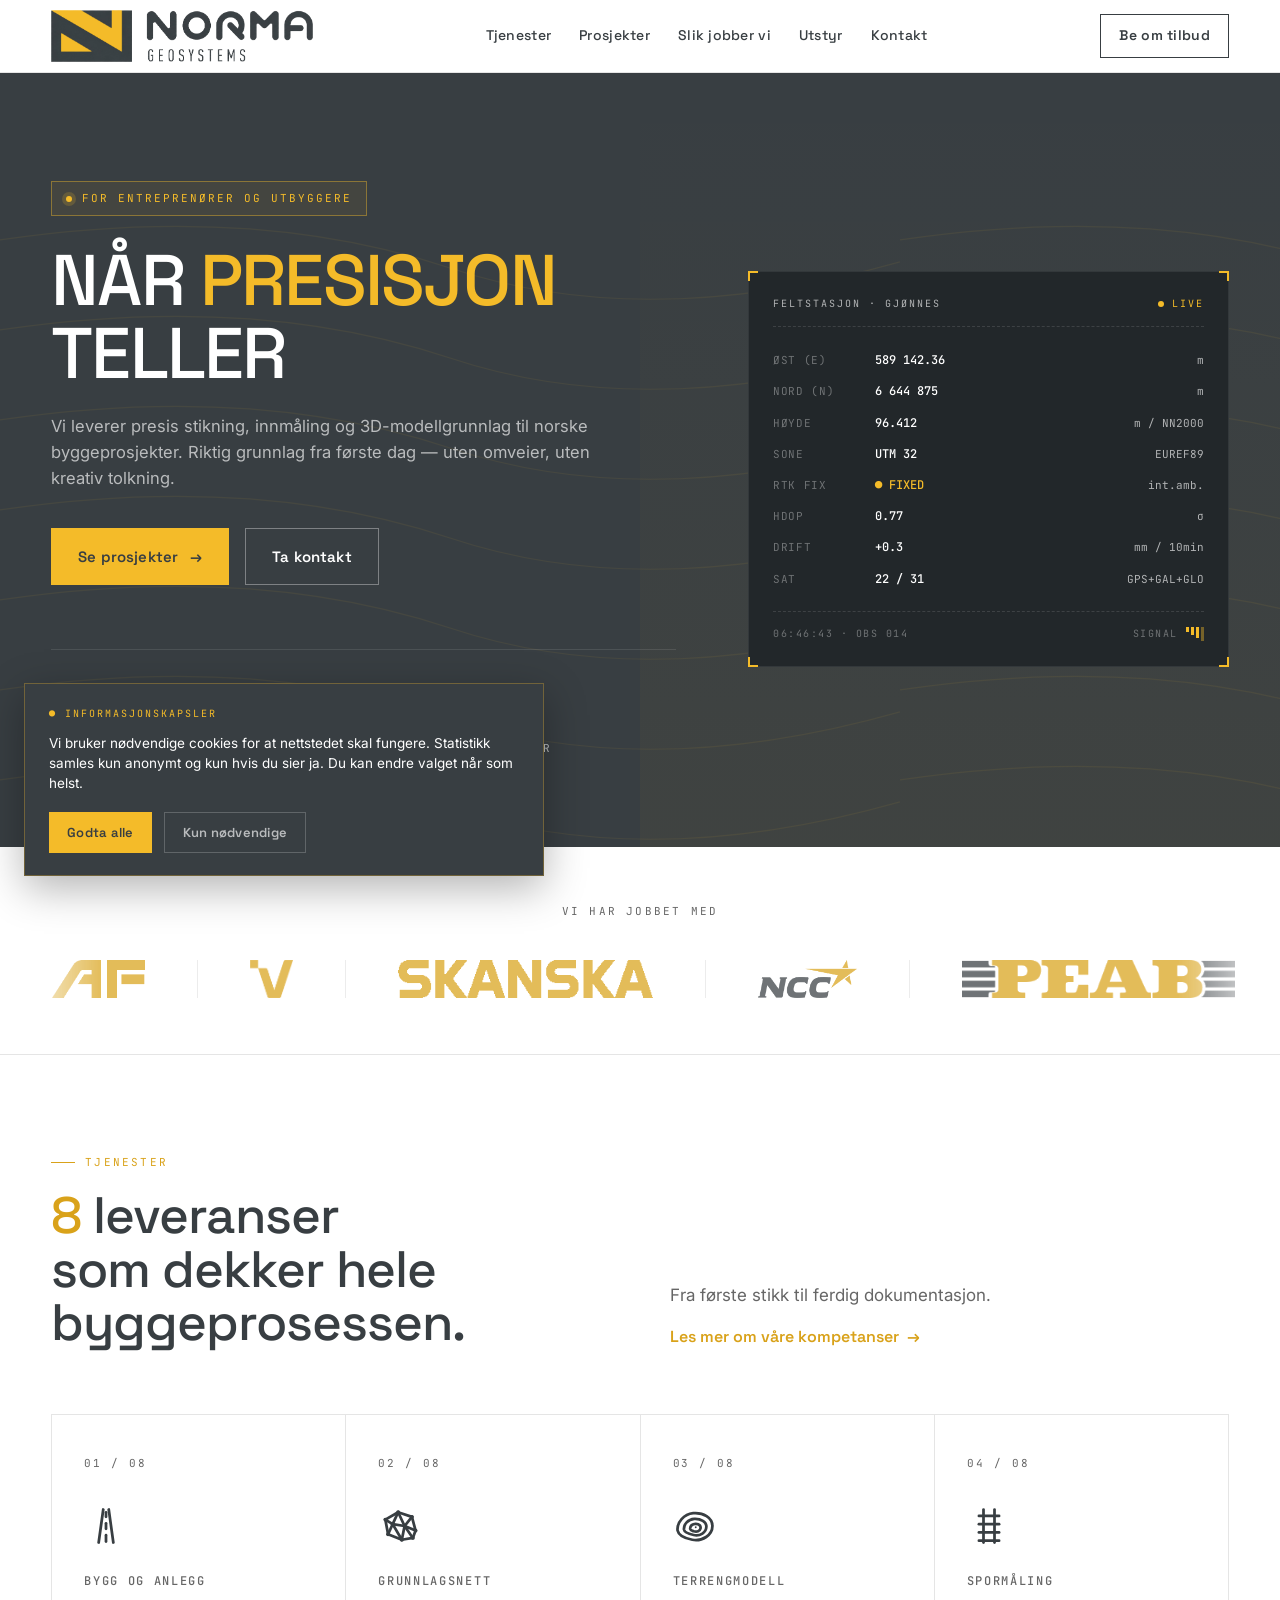
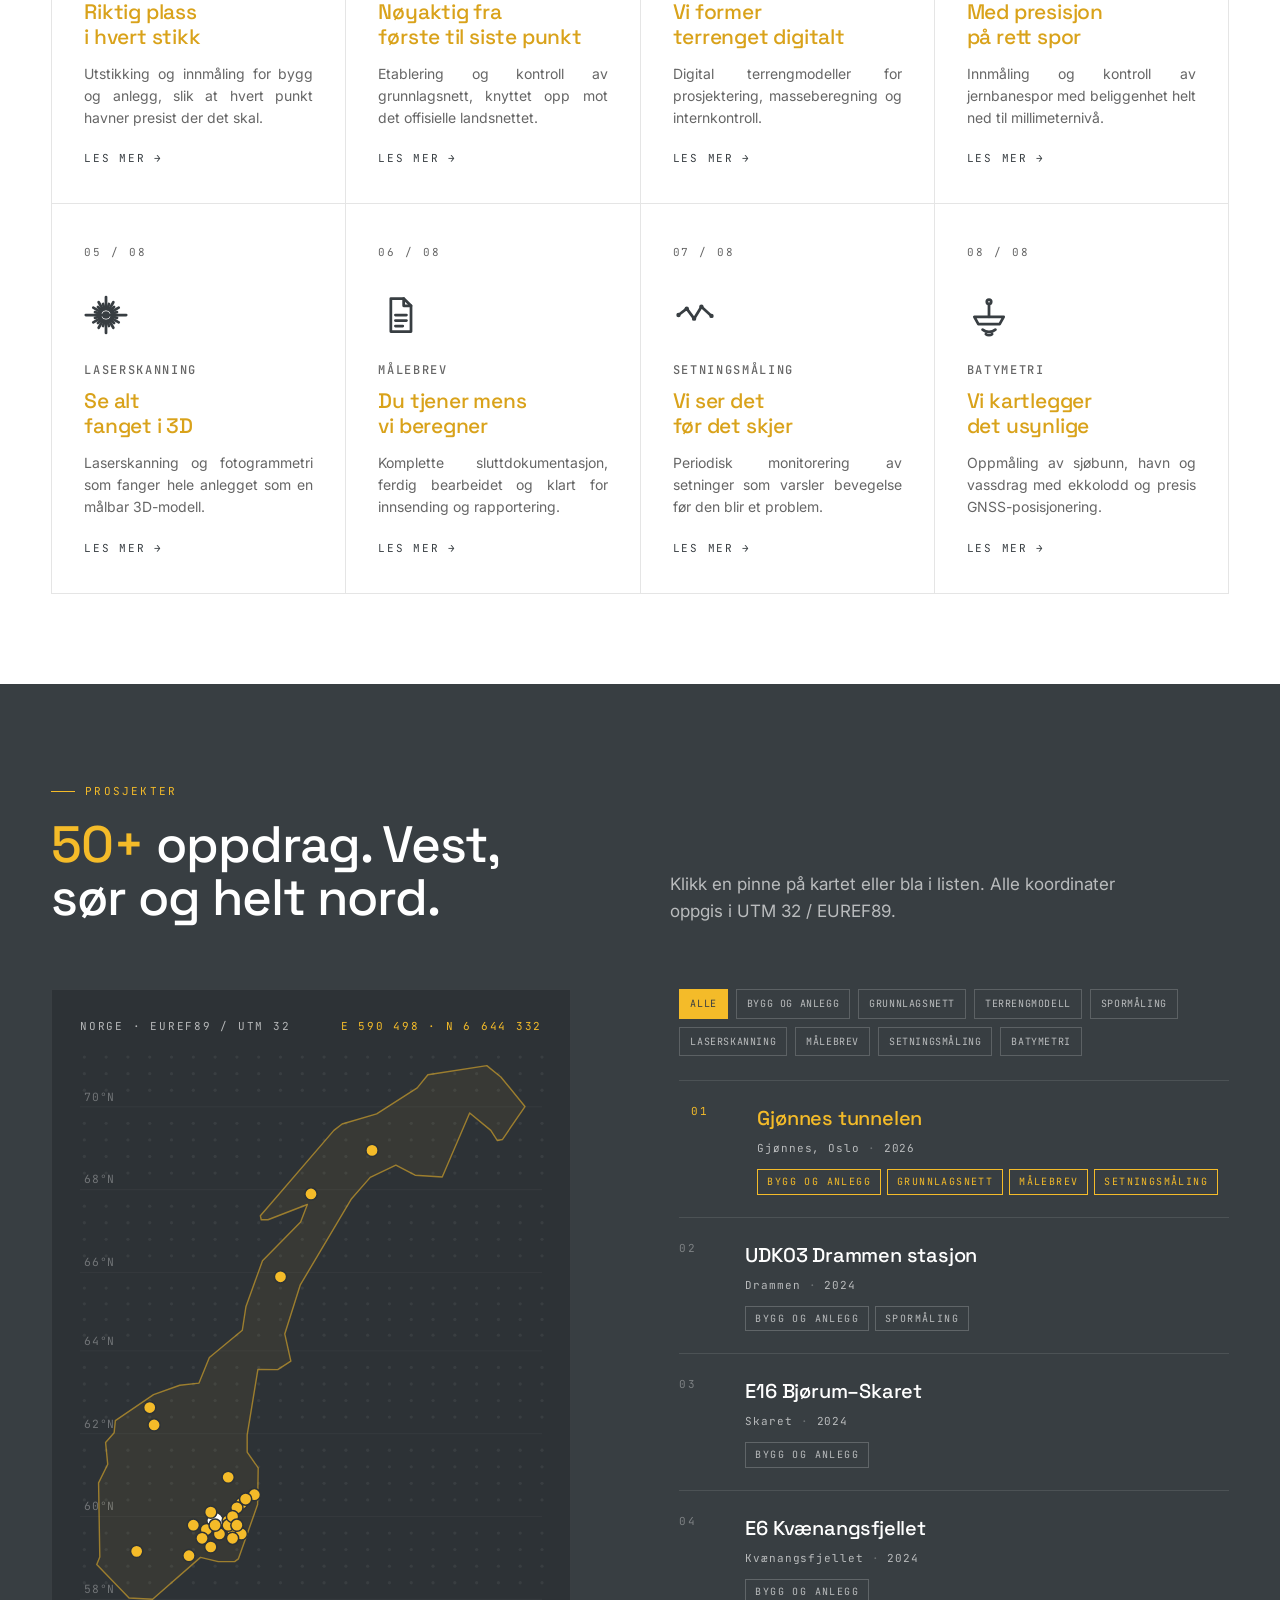
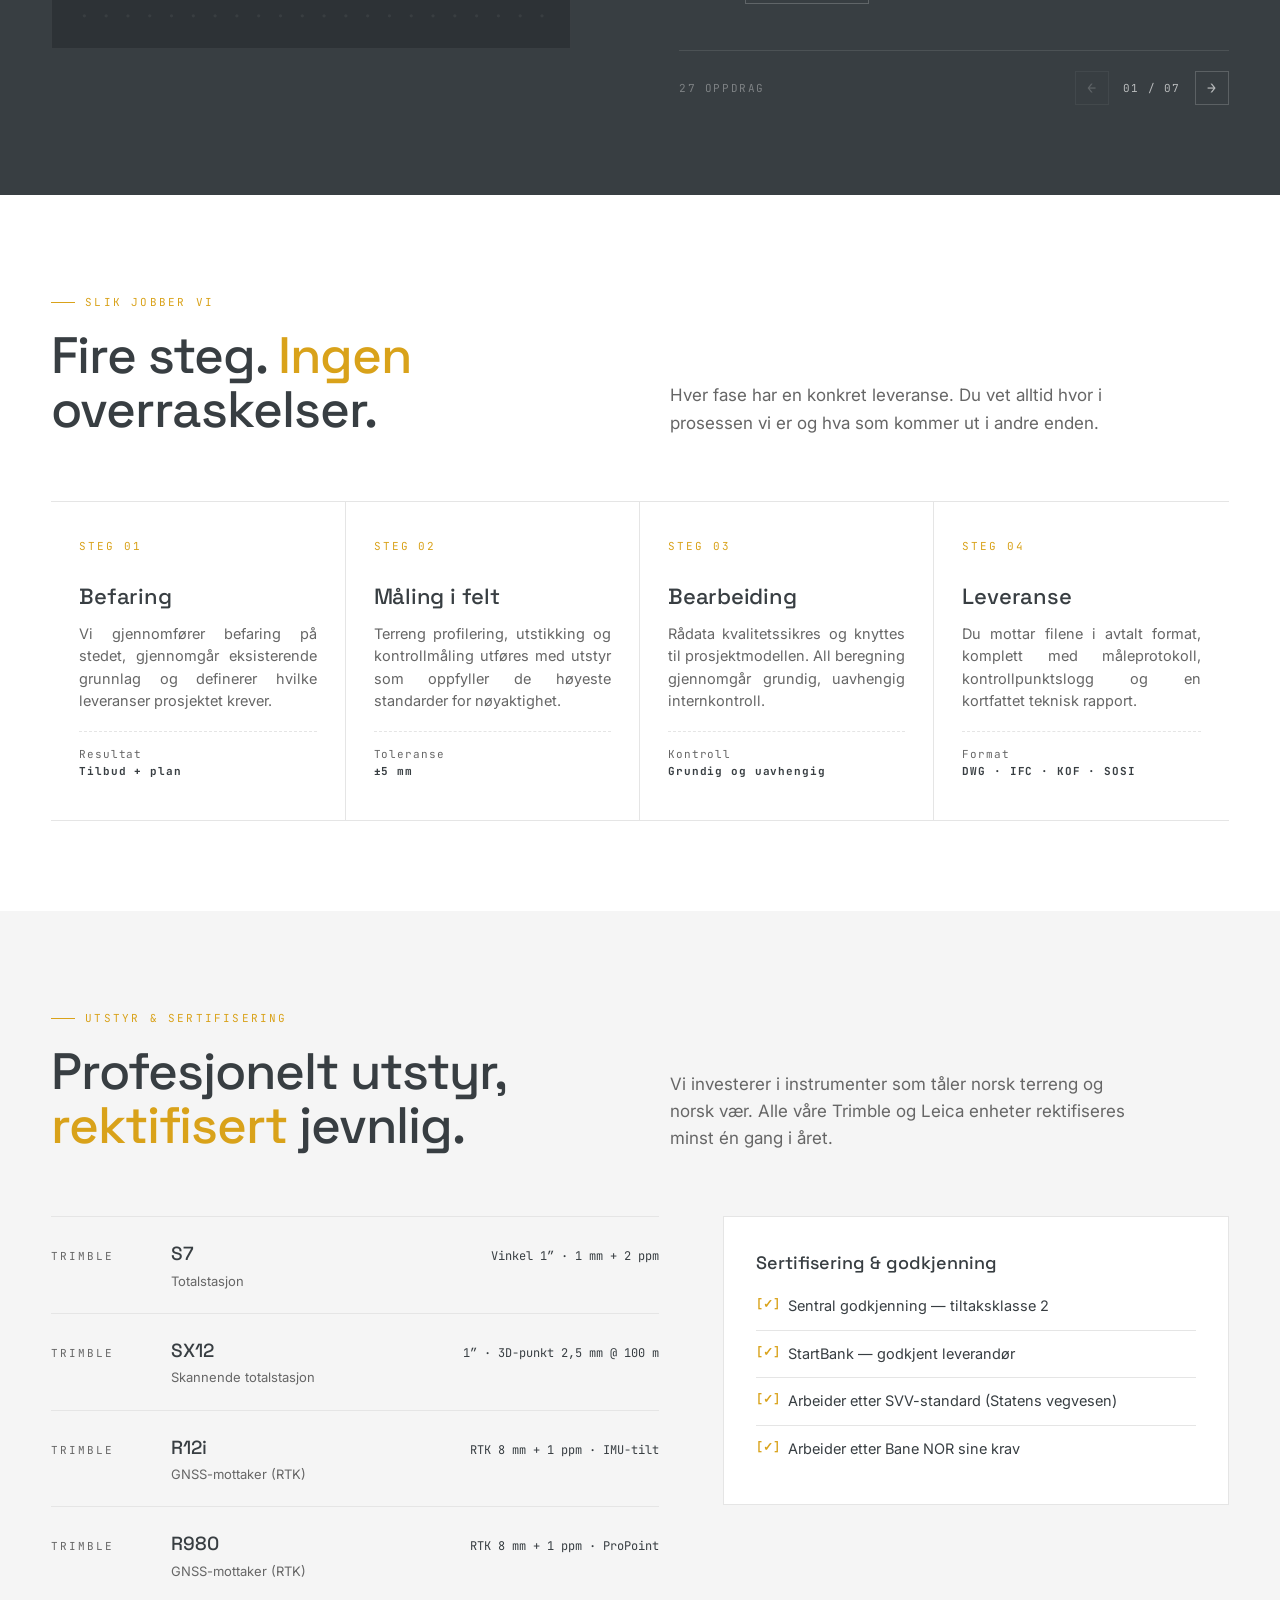
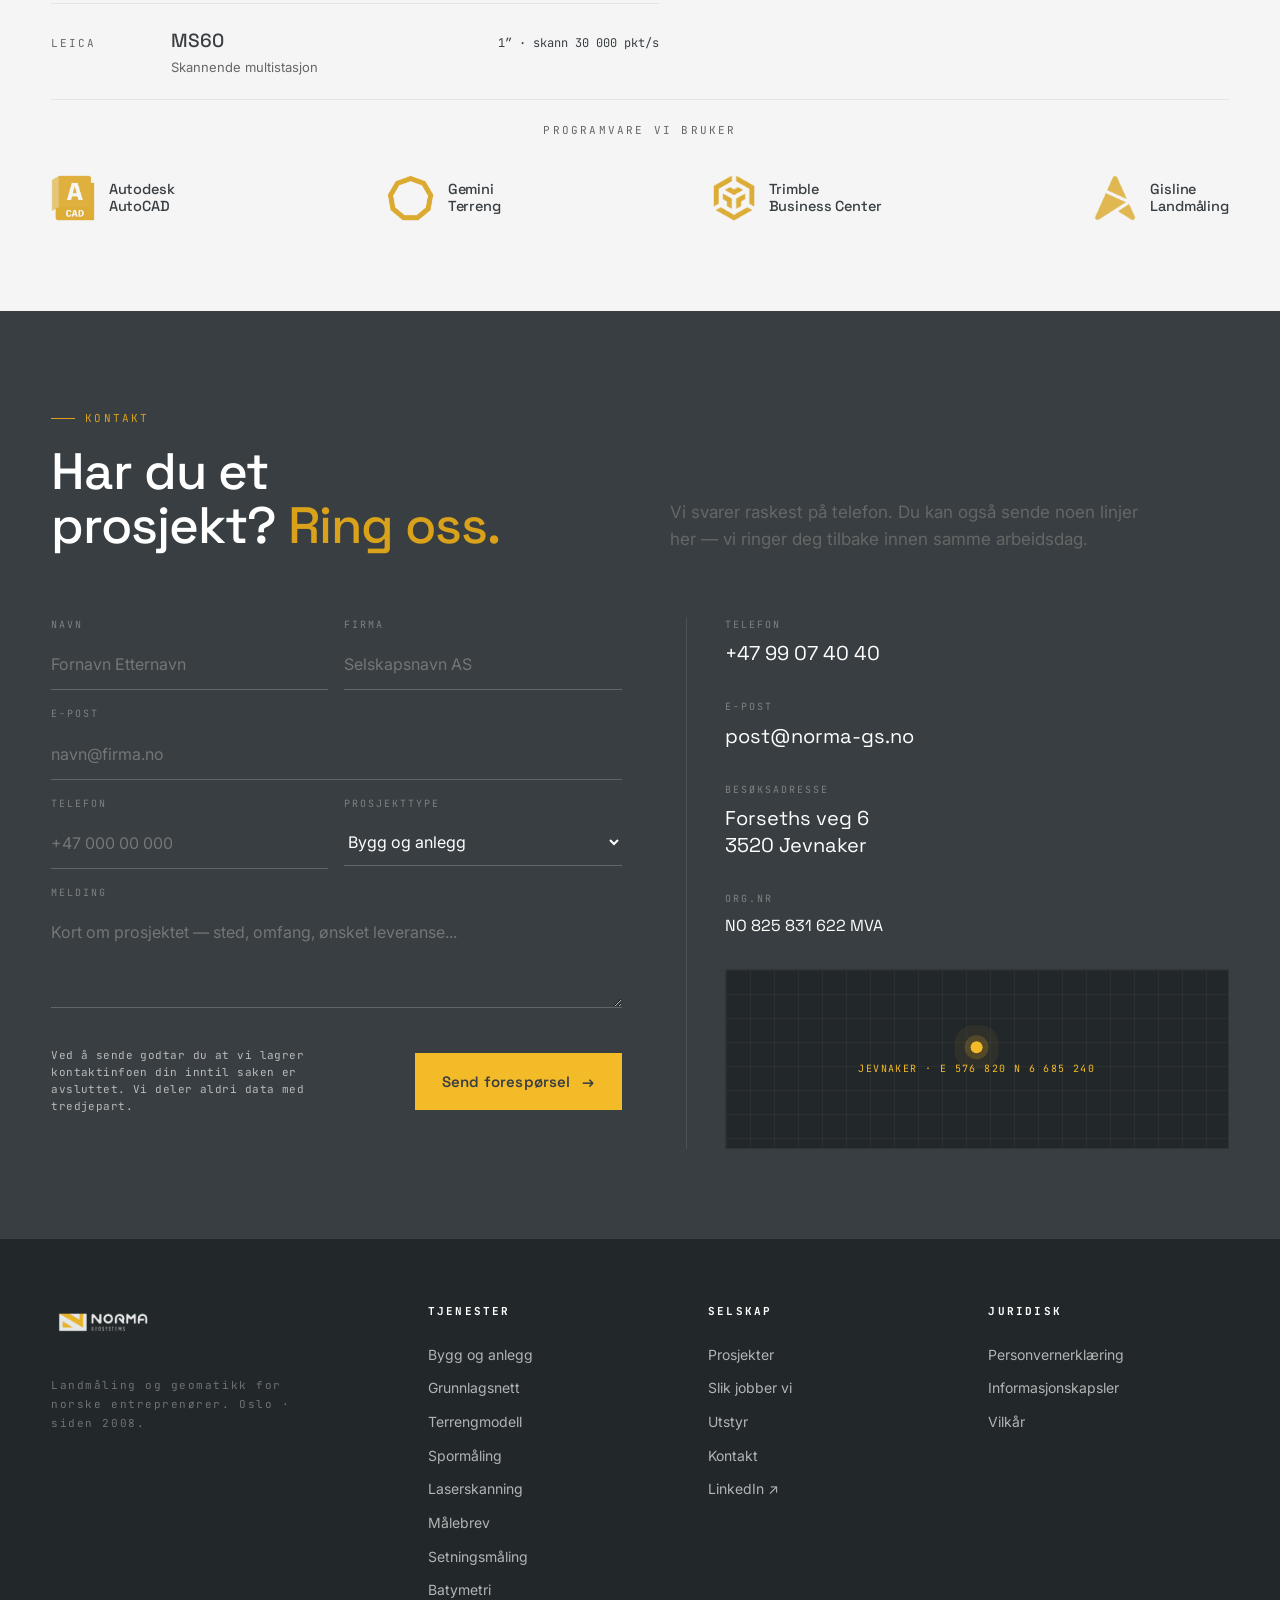
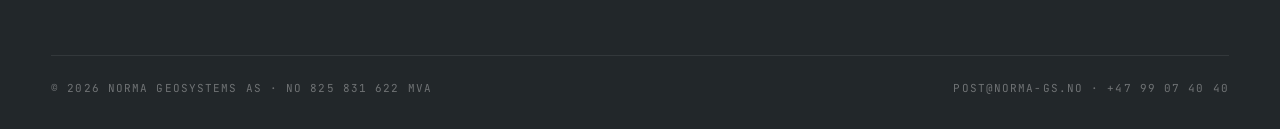
==== commit fe7efdf1: "Utstyr: rowne odstepy (22px = referencja); header: wieksze logo (przyciety margines, 52px) 1. Odstep" ====
--- a/index.html
+++ b/index.html
@@ -15,7 +15,7 @@
 <nav class="nav" id="nav">
   <div class="wrap nav-row">
     <a href="#top" class="nav-logo">
-      <img src="assets/norma-logo.png" alt="Norma Geosystems" width="121" height="46" decoding="async">
+      <img src="assets/norma-logo.png" alt="Norma Geosystems" width="262" height="52" decoding="async">
     </a>
     <div class="nav-links">
       <a href="#tjenester">Tjenester</a>
--- a/styles.css
+++ b/styles.css
@@ -55,7 +55,8 @@
   height: 72px;
 }
 .nav-logo { display: flex; align-items: center; gap: 12px; }
-.nav-logo img { height: 46px; width: auto; display: block; }
+.nav-logo img { height: 52px; width: auto; display: block; }
+@media (max-width: 600px) { .nav-logo img { height: 42px; } }
 .nav-links { display: flex; gap: 28px; align-items: center; }
 .nav-links a {
   font-family: var(--font-display);
@@ -392,7 +393,7 @@
 /* ---------- PROGRAMVARE-BAR (Utstyr) ---------- */
 .software-bar {
   margin-top: 0;
-  padding-top: clamp(44px, 5vw, 60px);
+  padding-top: 22px;
 }
 .software-label {
   text-align: center;
@@ -877,7 +878,6 @@
   grid-template-columns: 1.2fr 1fr;
   gap: clamp(40px, 5vw, 72px);
   align-items: start;
-  padding-bottom: clamp(44px, 5vw, 60px);
   border-bottom: 1px solid var(--gray-line);
 }
 @media (max-width: 900px) { .equip-wrap { grid-template-columns: 1fr; } }
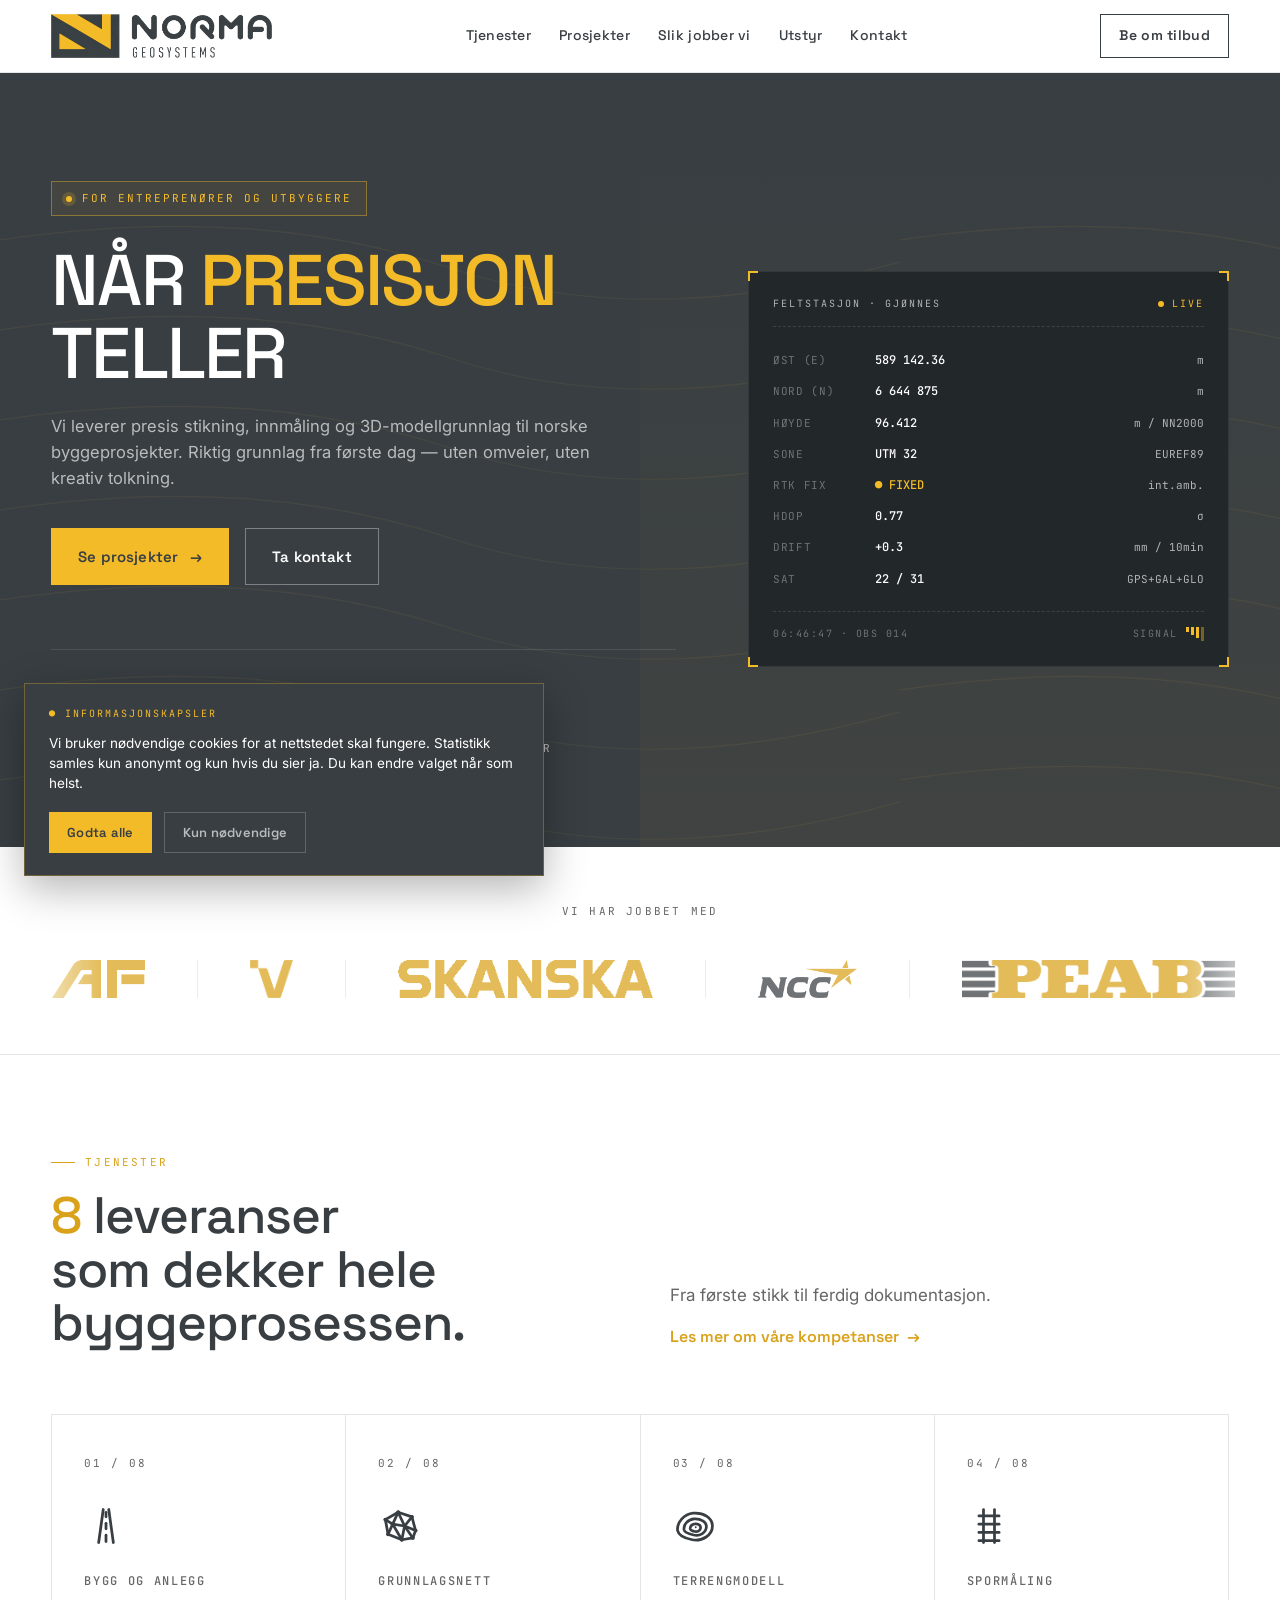
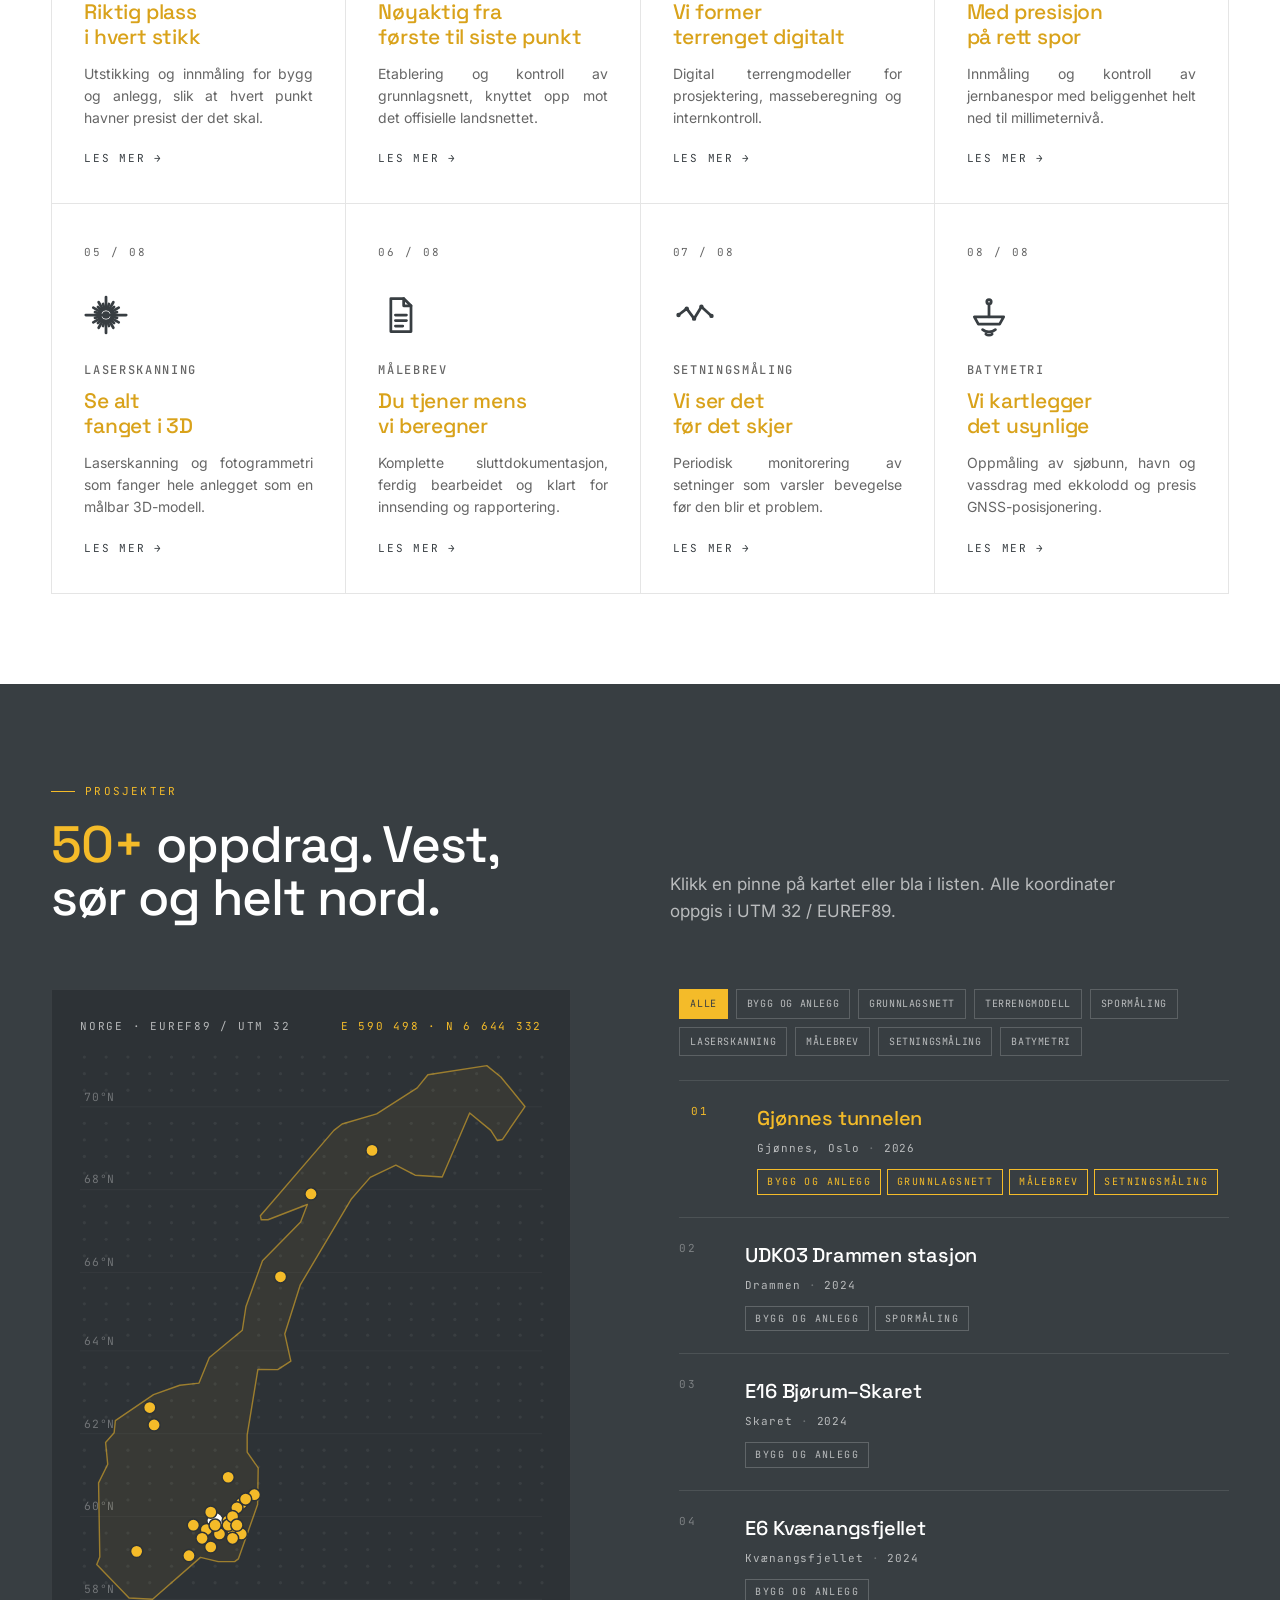
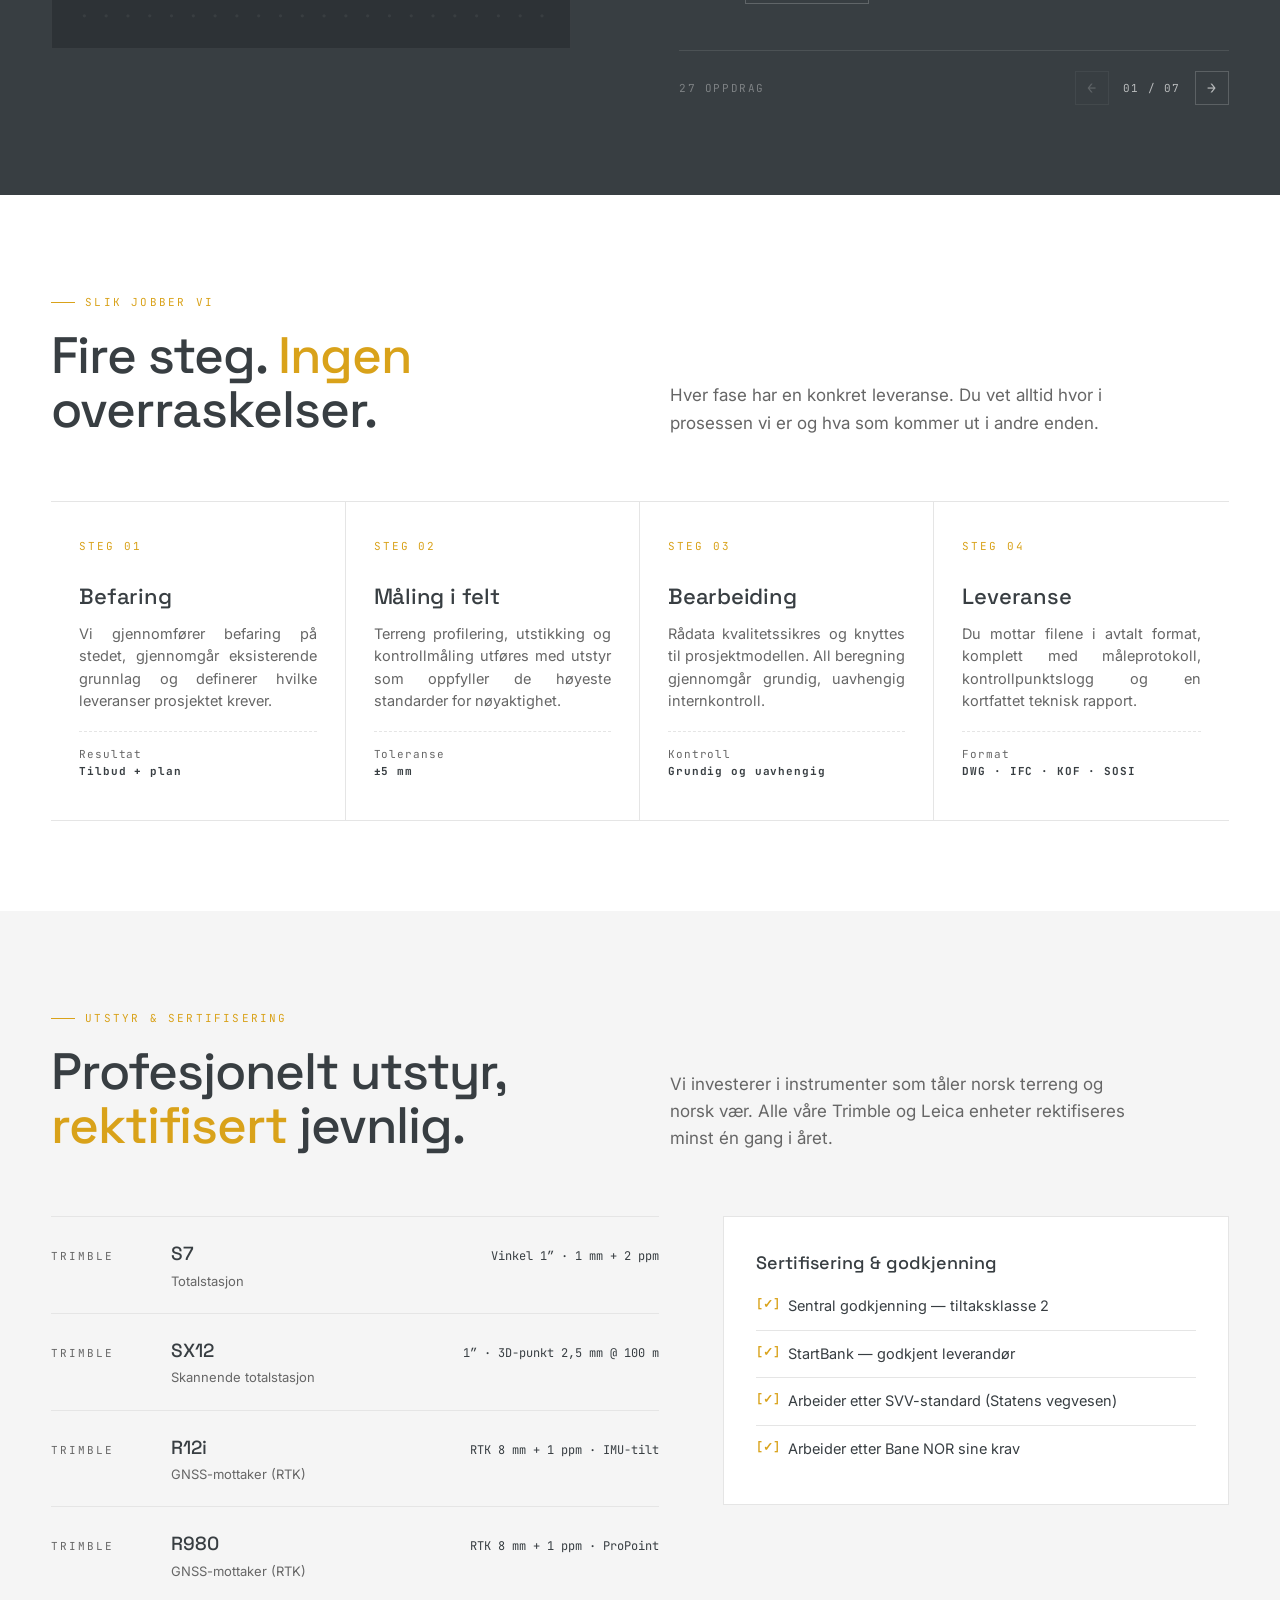
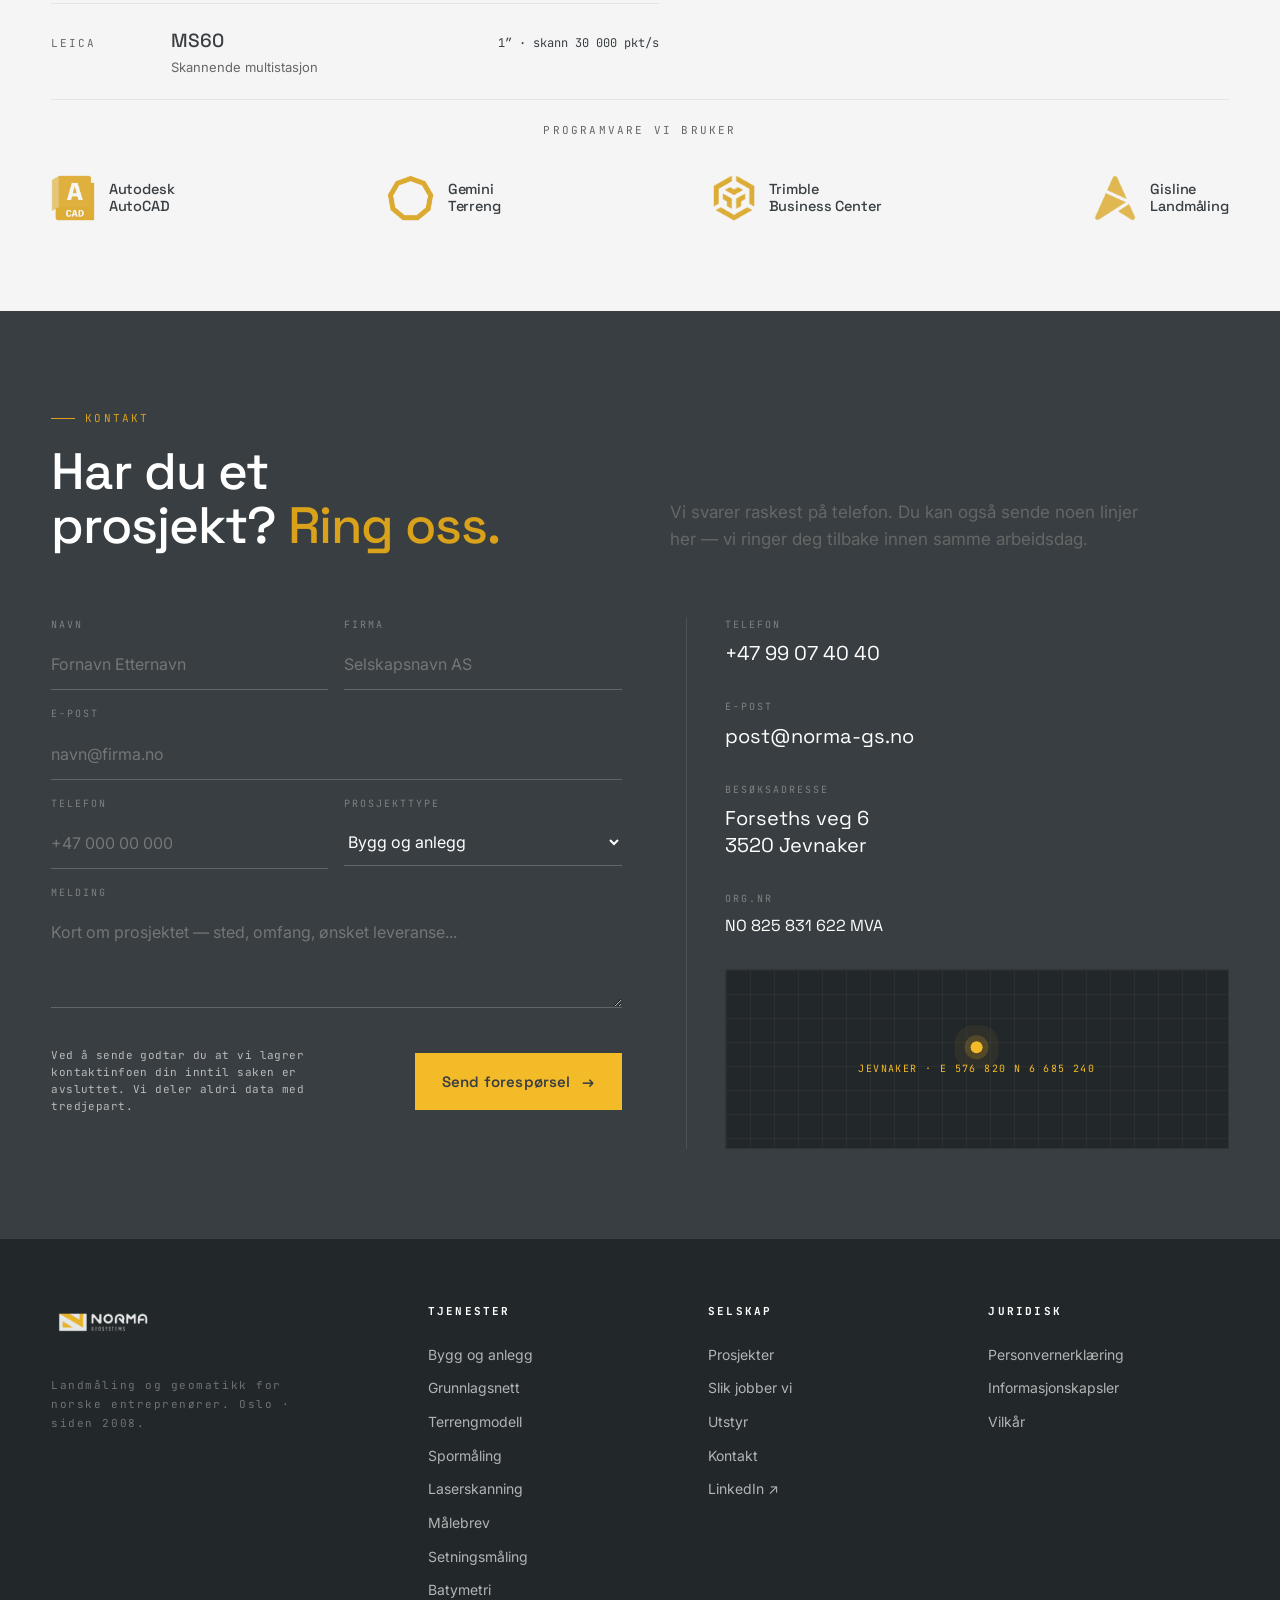
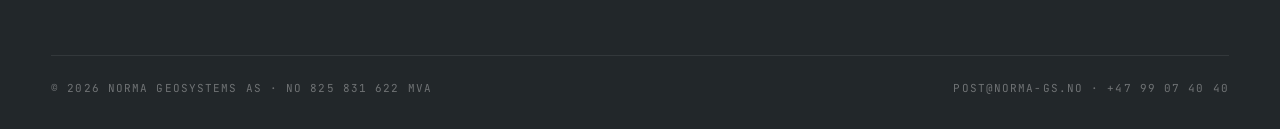
==== commit 8f71c132: "Tjenester: nowe zdjecia + optymalizacja (WebP/responsive); logo w naglowku = wysokosc przycisku (44p" ====
--- a/index.html
+++ b/index.html
@@ -15,7 +15,7 @@
 <nav class="nav" id="nav">
   <div class="wrap nav-row">
     <a href="#top" class="nav-logo">
-      <img src="assets/norma-logo.png" alt="Norma Geosystems" width="262" height="52" decoding="async">
+      <img src="assets/norma-logo.png" alt="Norma Geosystems" width="221" height="44" decoding="async">
     </a>
     <div class="nav-links">
       <a href="#tjenester">Tjenester</a>
--- a/styles.css
+++ b/styles.css
@@ -55,8 +55,8 @@
   height: 72px;
 }
 .nav-logo { display: flex; align-items: center; gap: 12px; }
-.nav-logo img { height: 52px; width: auto; display: block; }
-@media (max-width: 600px) { .nav-logo img { height: 42px; } }
+.nav-logo img { height: 44px; width: auto; display: block; }
+@media (max-width: 600px) { .nav-logo img { height: 40px; } }
 .nav-links { display: flex; gap: 28px; align-items: center; }
 .nav-links a {
   font-family: var(--font-display);
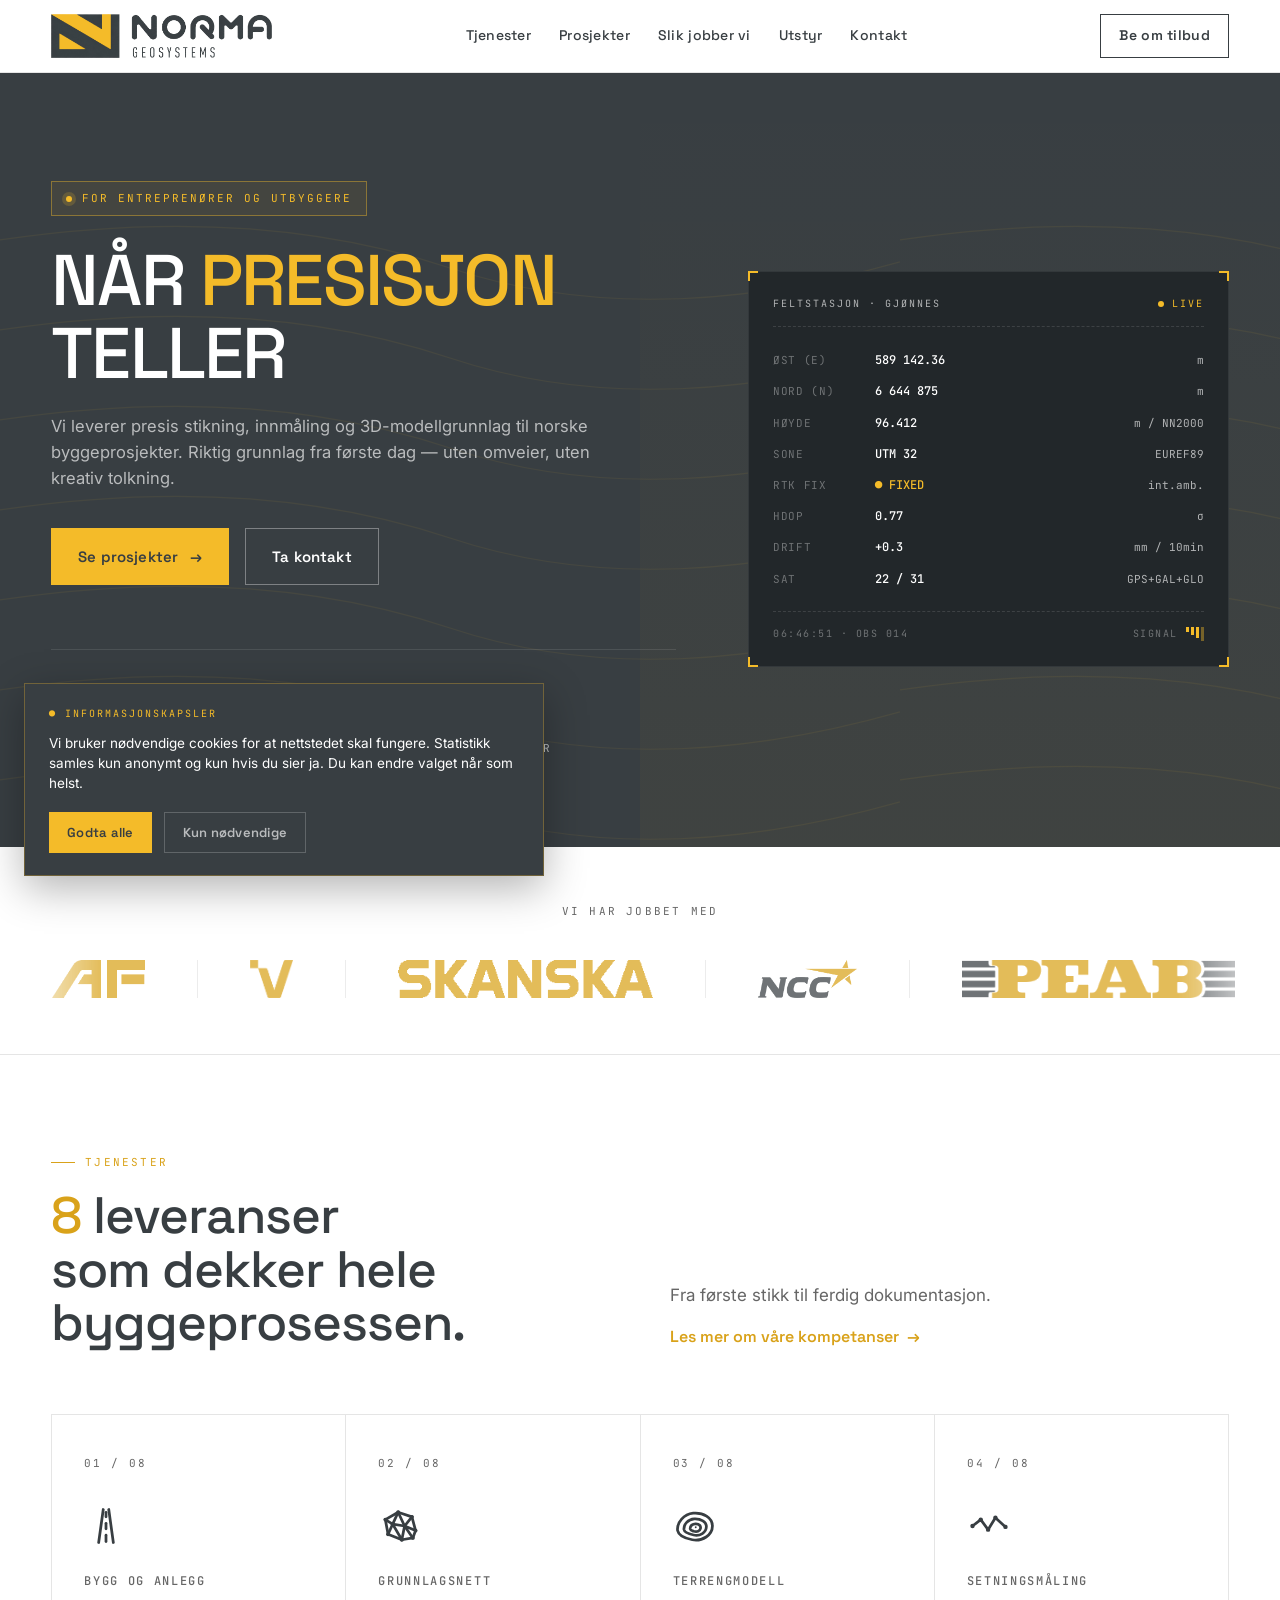
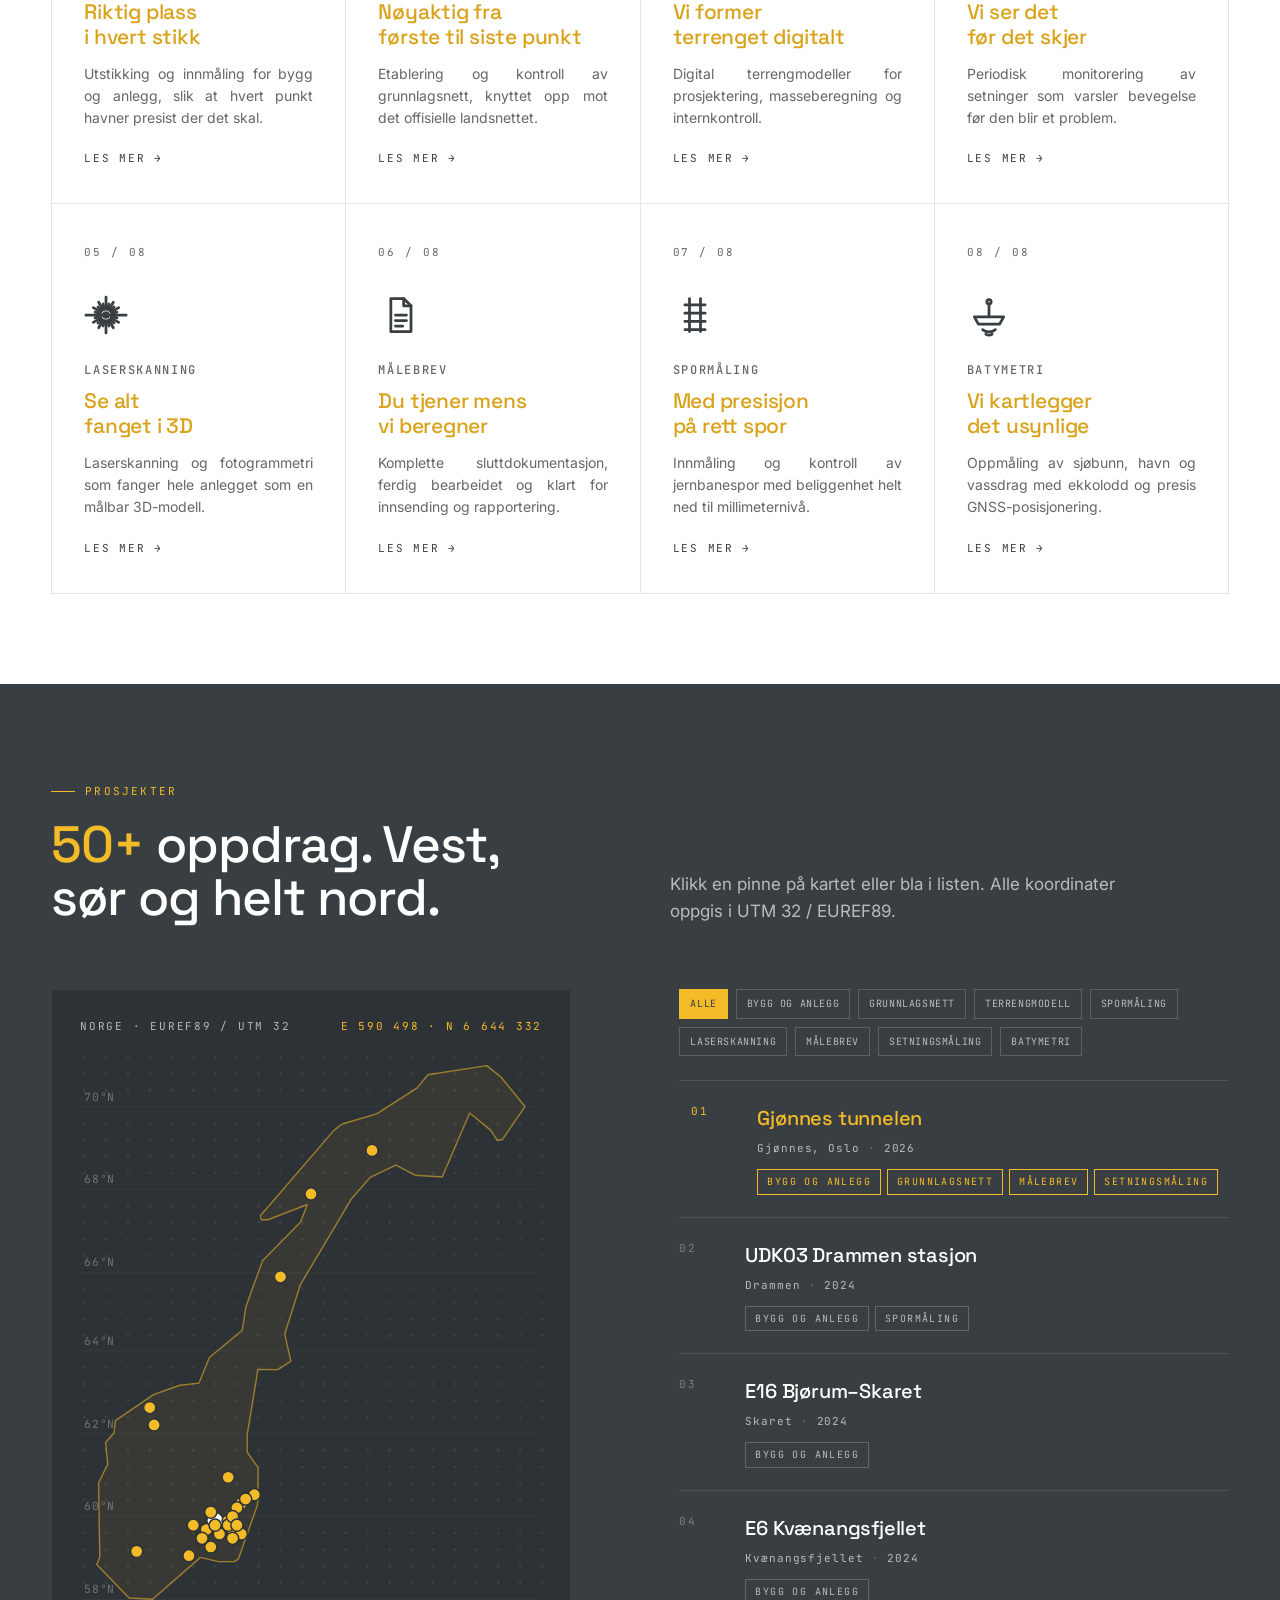
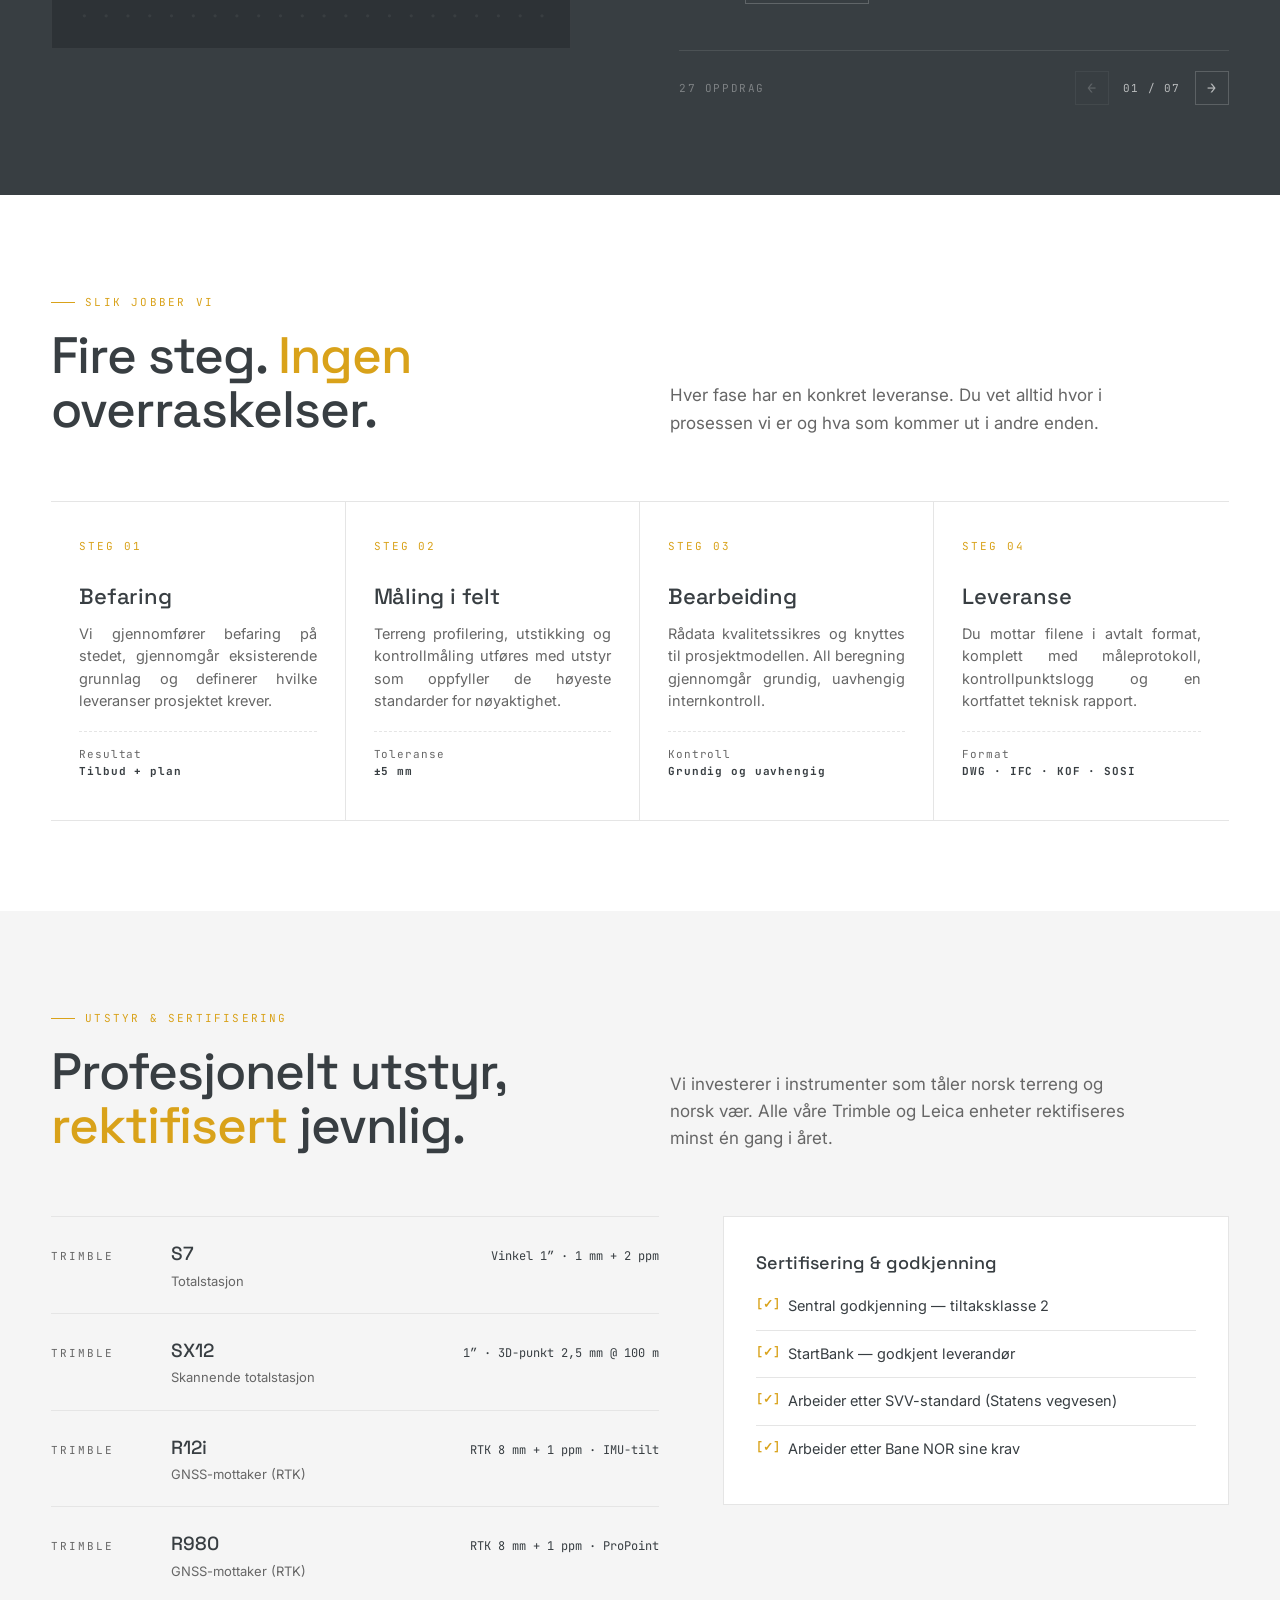
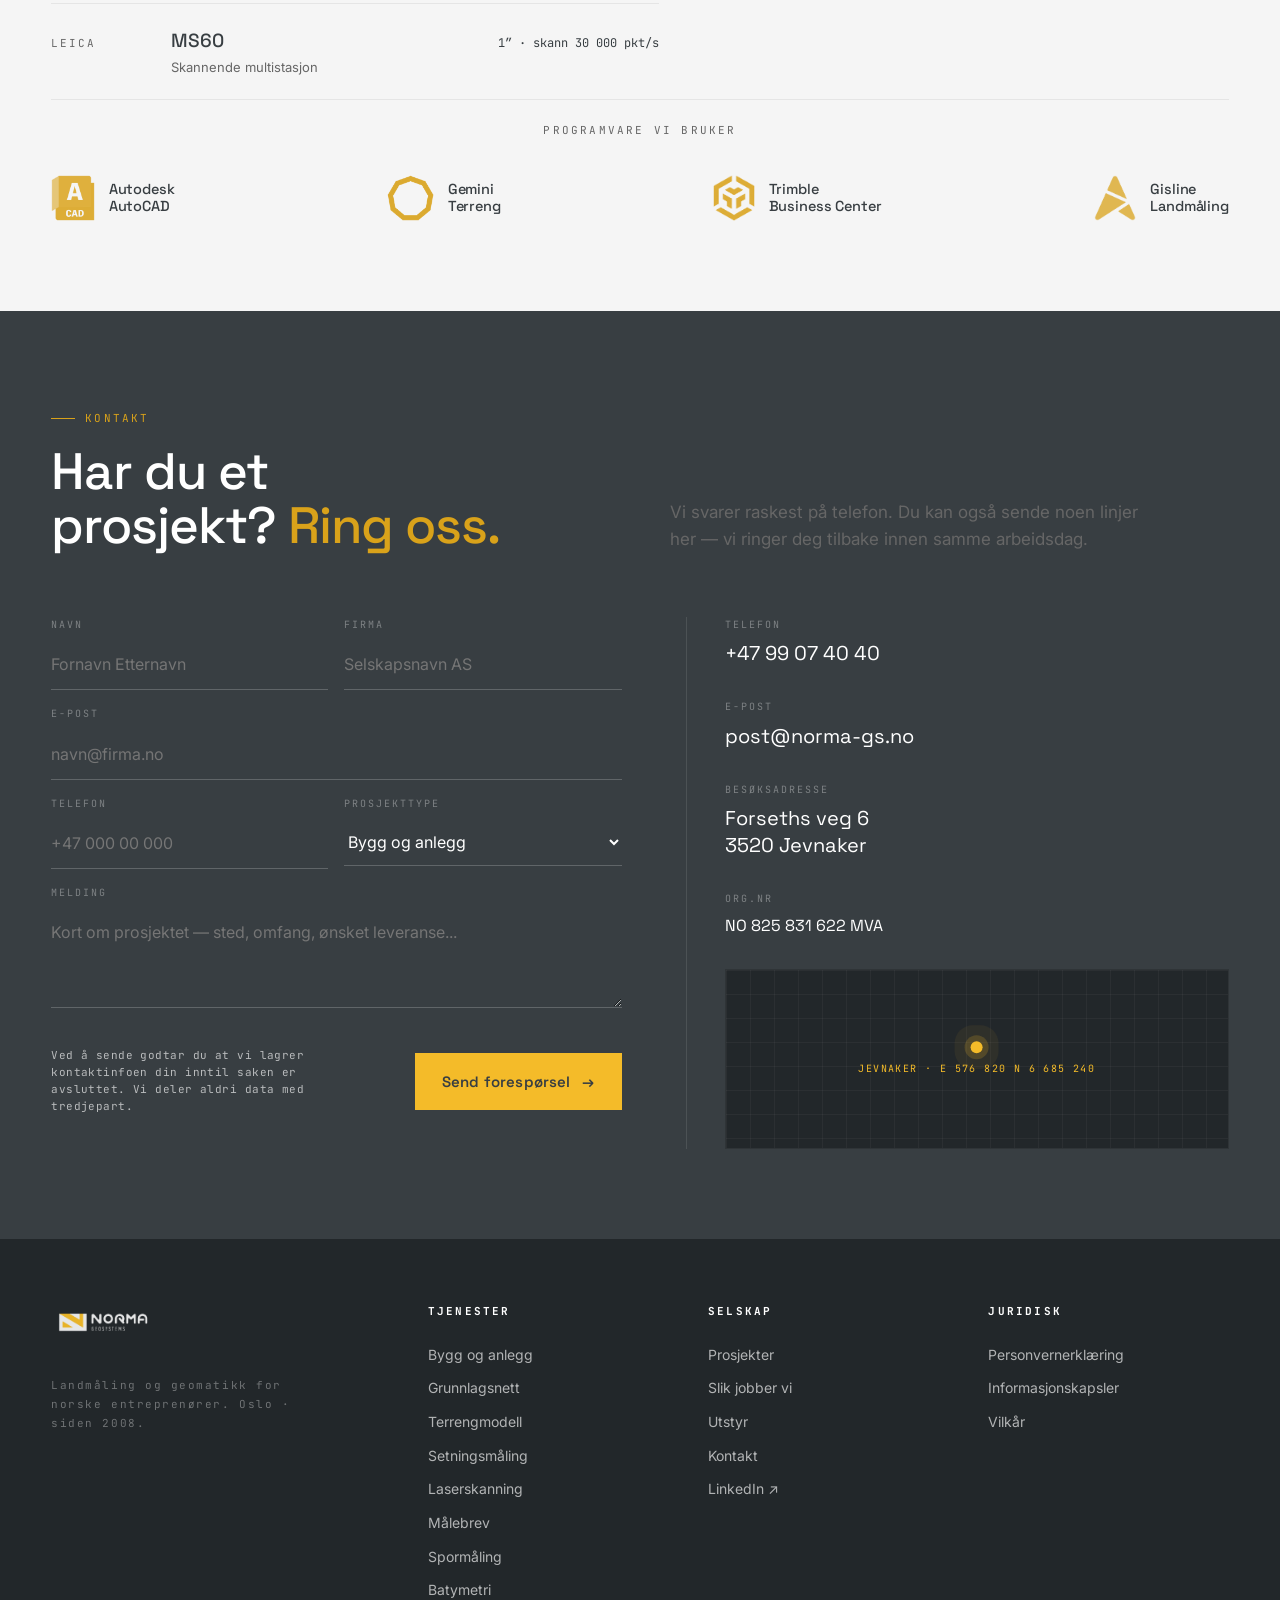
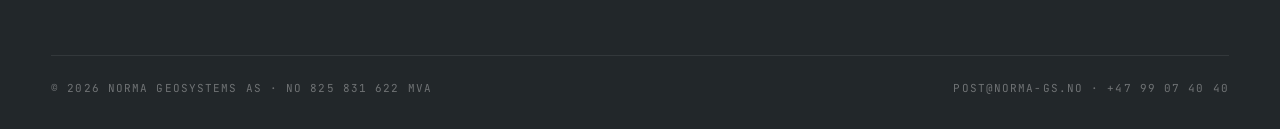
==== commit d5ab2f61: "Tjenester: naprawa kadru Setningsmaling (pelny wykres, bez przyciecia) + zamiana kolejnosci Spormali" ====
--- a/index.html
+++ b/index.html
@@ -335,10 +335,10 @@
   { n:"01", slug:"bygg-anlegg",   icon:"road",    name:"Bygg og anlegg",  slogan:["Riktig plass","i hvert stikk"],           desc:"Utstikking og innmåling for bygg og anlegg, slik at hvert punkt havner presist der det skal." },
   { n:"02", slug:"grunnlagsnett", icon:"net",     name:"Grunnlagsnett",   slogan:["Nøyaktig fra","første til siste punkt"],  desc:"Etablering og kontroll av grunnlagsnett, knyttet opp mot det offisielle landsnettet." },
   { n:"03", slug:"terrengmodell", icon:"contour", name:"Terrengmodell",   slogan:["Vi former","terrenget digitalt"],         desc:"Digital terrengmodeller for prosjektering, masseberegning og internkontroll." },
-  { n:"04", slug:"spormaling",    icon:"rail",    name:"Spormåling",      slogan:["Med presisjon","på rett spor"],          desc:"Innmåling og kontroll av jernbanespor med beliggenhet helt ned til millimeternivå." },
+  { n:"04", slug:"setningsmaling",icon:"settle",  name:"Setningsmåling",  slogan:["Vi ser det","før det skjer"],            desc:"Periodisk monitorering av setninger som varsler bevegelse før den blir et problem." },
   { n:"05", slug:"laserskanning", icon:"laser",   name:"Laserskanning",   slogan:["Se alt","fanget i 3D"],                  desc:"Laserskanning og fotogrammetri som fanger hele anlegget som en målbar 3D-modell." },
   { n:"06", slug:"malebrev",      icon:"doc",     name:"Målebrev",        slogan:["Du tjener mens","vi beregner"],          desc:"Komplette sluttdokumentasjon, ferdig bearbeidet og klart for innsending og rapportering." },
-  { n:"07", slug:"setningsmaling",icon:"settle",  name:"Setningsmåling",  slogan:["Vi ser det","før det skjer"],            desc:"Periodisk monitorering av setninger som varsler bevegelse før den blir et problem." },
+  { n:"07", slug:"spormaling",    icon:"rail",    name:"Spormåling",      slogan:["Med presisjon","på rett spor"],          desc:"Innmåling og kontroll av jernbanespor med beliggenhet helt ned til millimeternivå." },
   { n:"08", slug:"batymetri",     icon:"boat",    name:"Batymetri",       slogan:["Vi kartlegger","det usynlige"],          desc:"Oppmåling av sjøbunn, havn og vassdrag med ekkolodd og presis GNSS-posisjonering." },
 ];
 
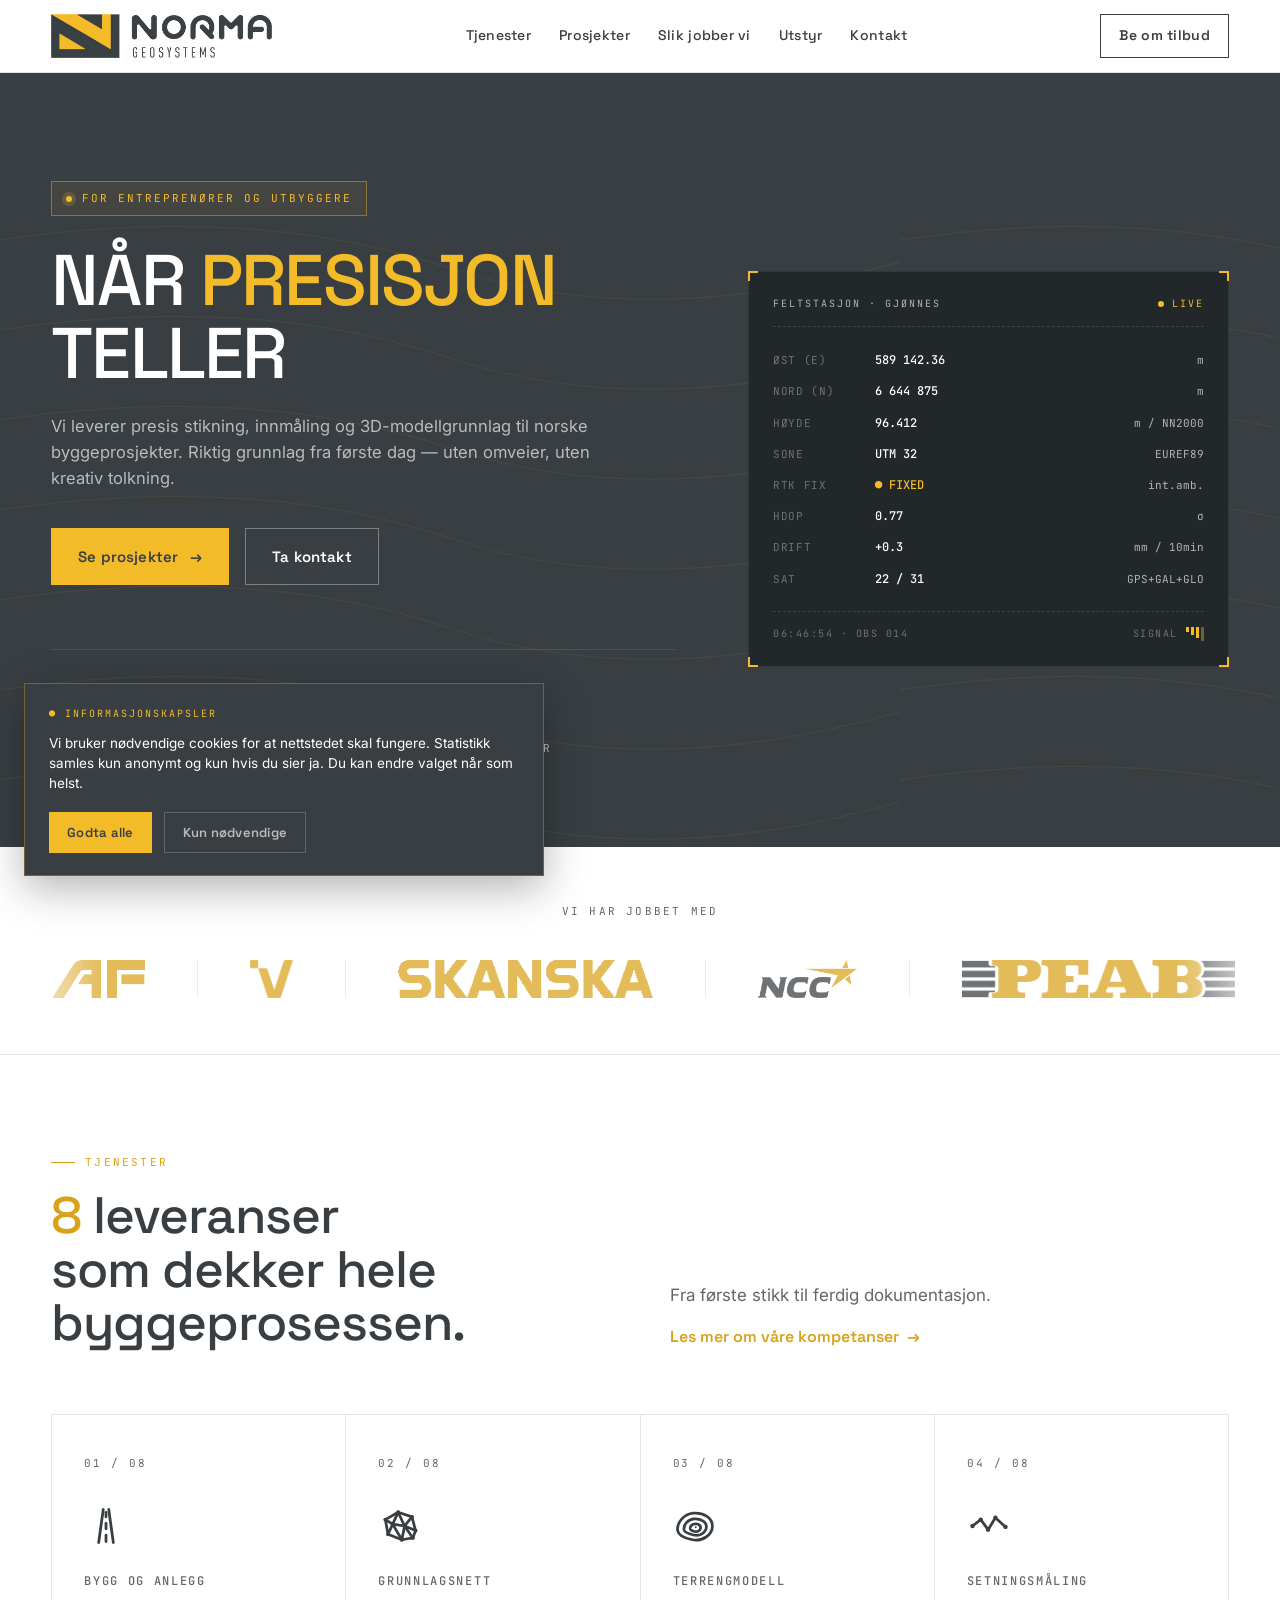
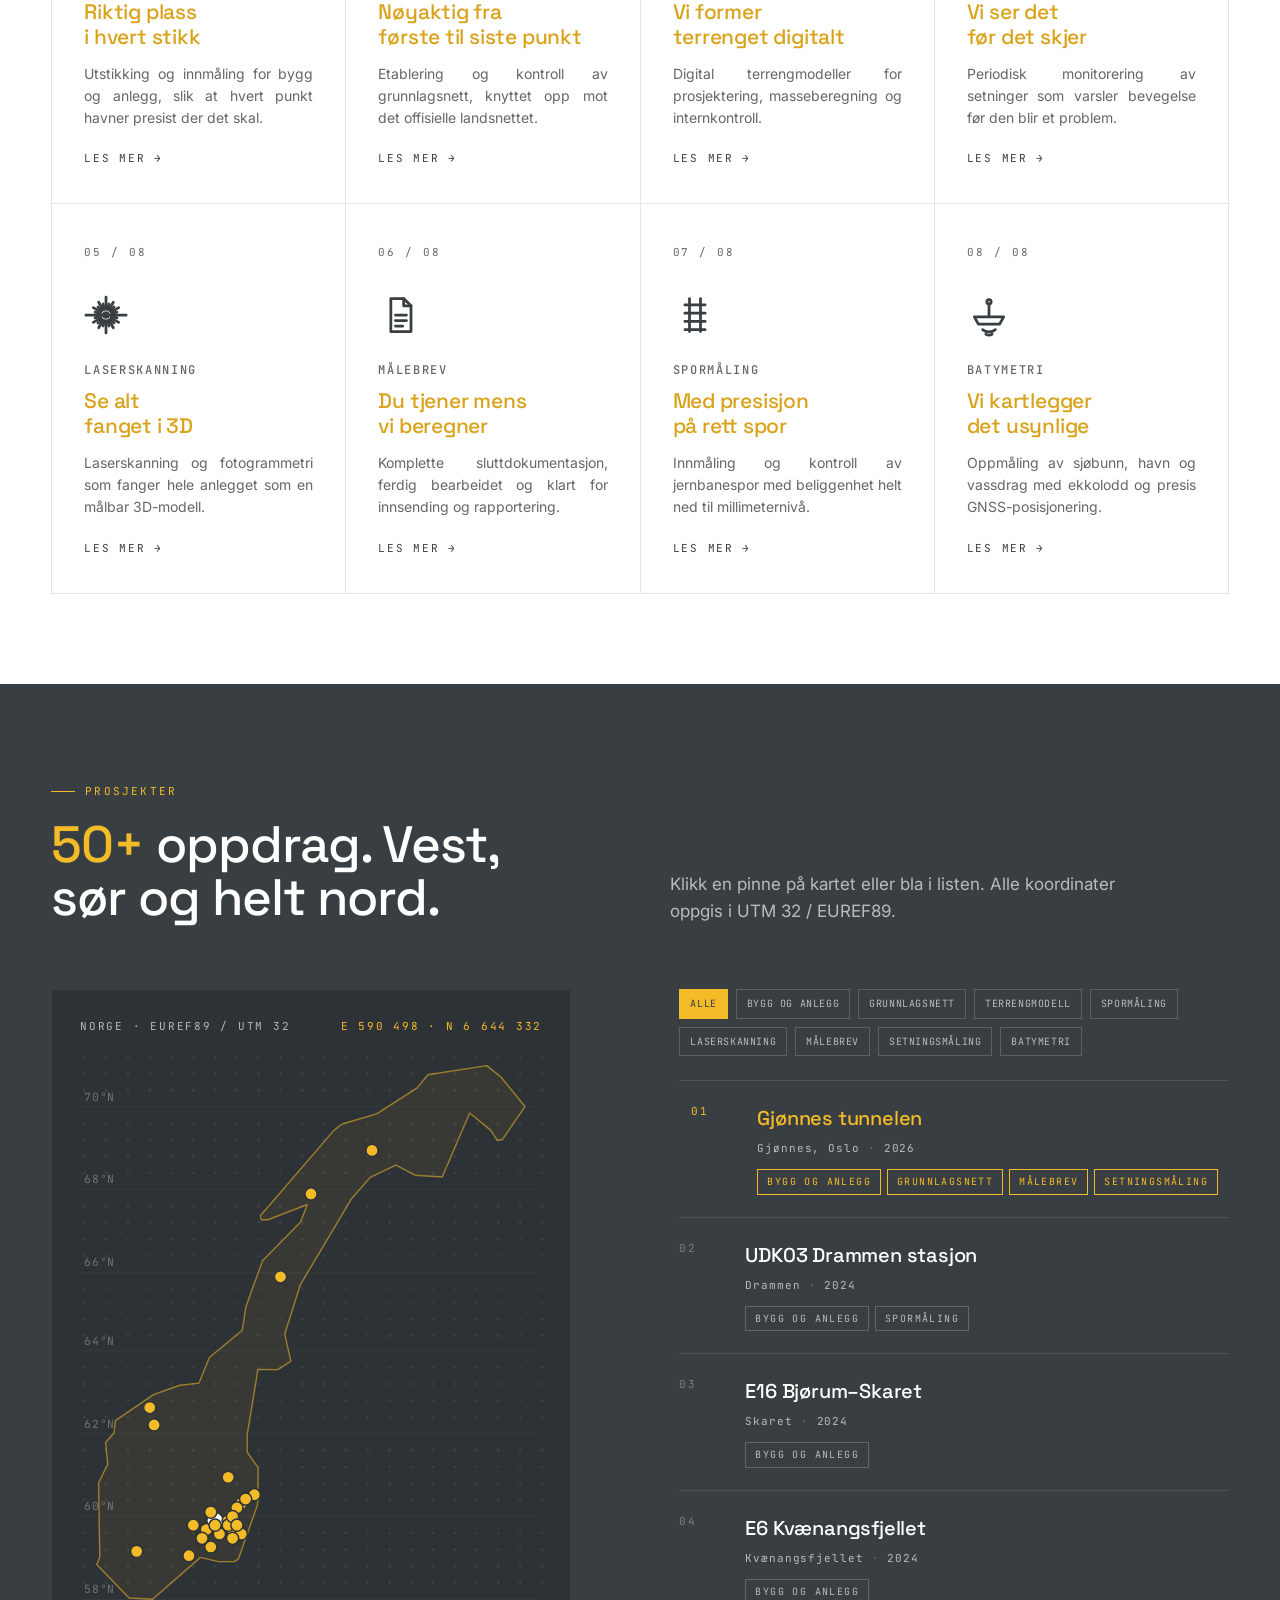
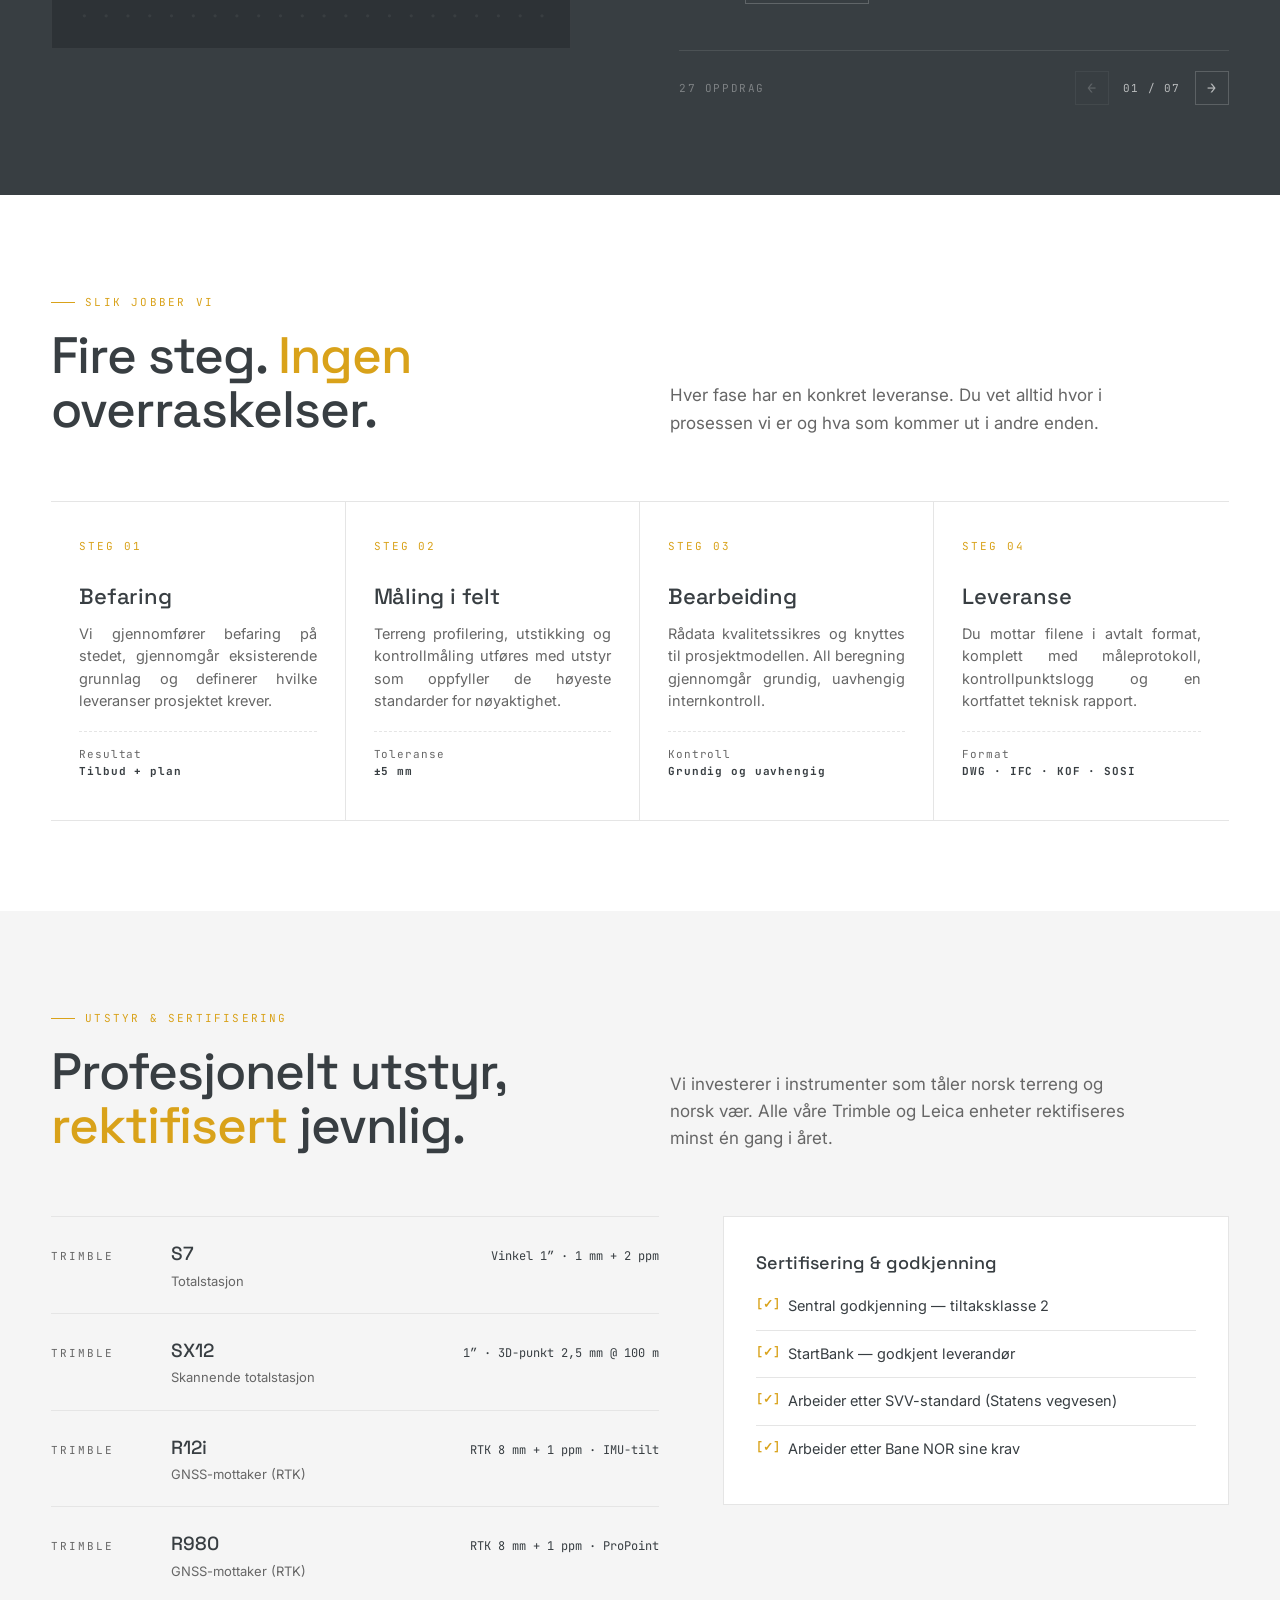
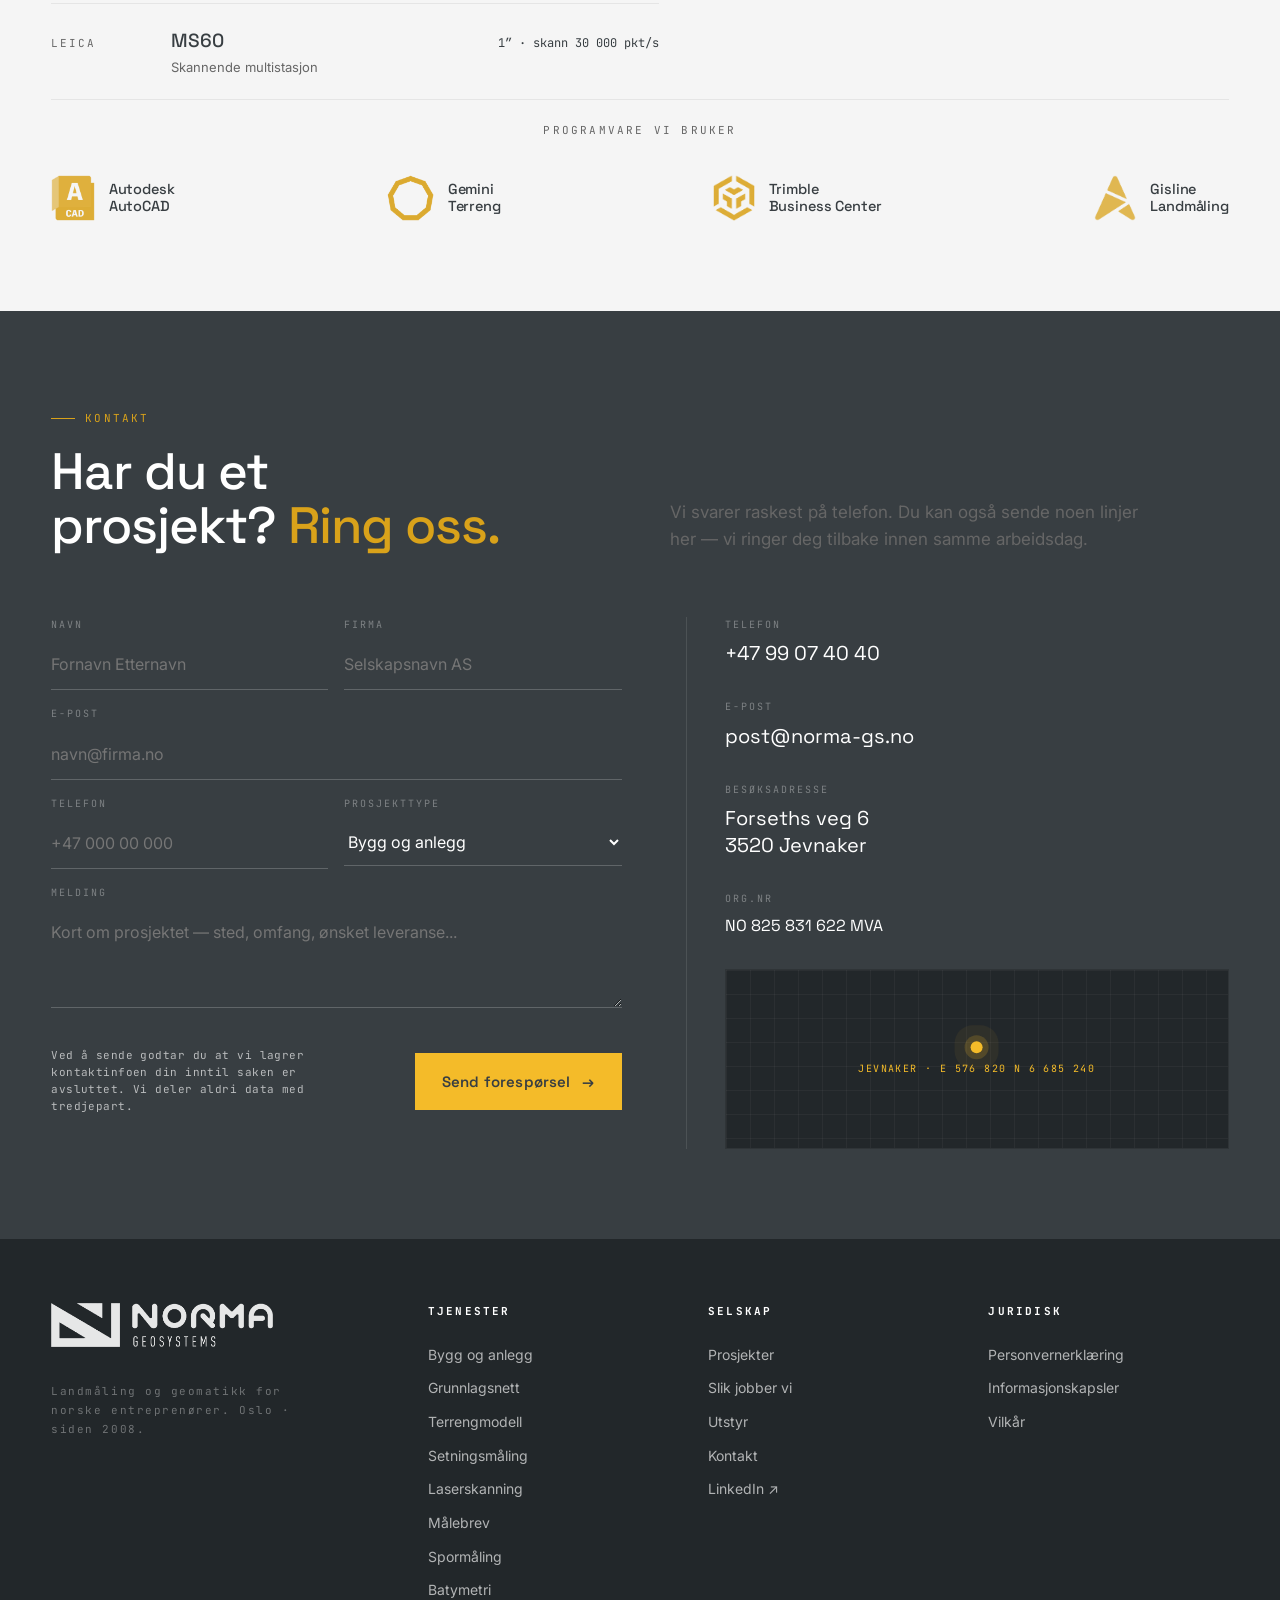
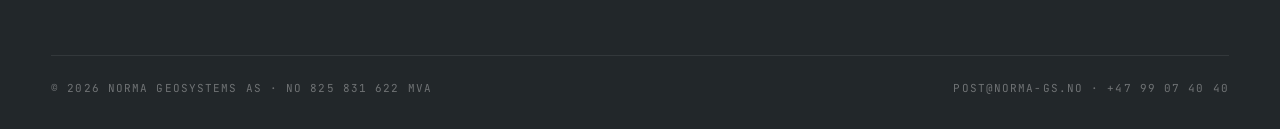
==== commit a3e8d119: "Hero/stopka/nav/Tjenester: poprawki spasowania, logo, link i uklad 1. Hero: usunieto .hero-corner (s" ====
--- a/index.html
+++ b/index.html
@@ -18,7 +18,7 @@
       <img src="assets/norma-logo.png" alt="Norma Geosystems" width="221" height="44" decoding="async">
     </a>
     <div class="nav-links">
-      <a href="#tjenester">Tjenester</a>
+      <a href="tjenester.html">Tjenester</a>
       <a href="#prosjekter">Prosjekter</a>
       <a href="#prosess">Slik jobber vi</a>
       <a href="#utstyr">Utstyr</a>
@@ -30,7 +30,7 @@
     </button>
   </div>
   <div class="mobile-menu" id="mobile-menu">
-    <a href="#tjenester">Tjenester</a>
+    <a href="tjenester.html">Tjenester</a>
     <a href="#prosjekter">Prosjekter</a>
     <a href="#prosess">Slik jobber vi</a>
     <a href="#utstyr">Utstyr</a>
@@ -41,7 +41,6 @@
 
 <header id="top" class="hero">
   <div class="hero-topo"></div>
-  <div class="hero-corner"></div>
   <div class="wrap hero-inner">
     <div>
       <span class="badge">For entreprenører og utbyggere</span>
@@ -284,7 +283,7 @@
   <div class="wrap">
     <div class="foot-grid">
       <div class="foot-logo">
-        <img src="assets/norma-logo-light.png" alt="Norma Geosystems" width="106" height="40" loading="lazy" decoding="async">
+        <img src="assets/norma-logo-light.png" alt="Norma Geosystems" width="222" height="44" loading="lazy" decoding="async">
         <p class="foot-tag">Landmåling og geomatikk for norske entreprenører. Oslo · siden 2008.</p>
       </div>
       <div class="foot-col">
--- a/styles.css
+++ b/styles.css
@@ -160,12 +160,6 @@
   background-image: url("data:image/svg+xml;utf8,<svg xmlns='http://www.w3.org/2000/svg' width='600' height='600' viewBox='0 0 600 600'><g fill='none' stroke='%23F4BB29' stroke-width='0.8'><path d='M-50 120 Q150 80 300 130 T650 110'/><path d='M-50 180 Q150 140 300 190 T650 170'/><path d='M-50 240 Q150 200 300 250 T650 230'/><path d='M-50 300 Q150 260 300 310 T650 290'/><path d='M-50 360 Q150 320 300 370 T650 350'/><path d='M-50 420 Q150 380 300 430 T650 410'/><path d='M-50 480 Q150 440 300 490 T650 470'/><path d='M-50 540 Q150 500 300 550 T650 530'/></g></svg>");
   background-size: 900px 900px;
 }
-.hero-corner {
-  position: absolute; right: 0; top: 0; bottom: 0; width: 50%;
-  background:
-    linear-gradient(180deg, transparent 0%, rgba(244,187,41,0.04) 100%);
-  pointer-events: none;
-}
 .hero-inner {
   position: relative;
   display: grid;
@@ -1160,7 +1154,7 @@
 }
 @media (max-width: 900px) { .foot-grid { grid-template-columns: 1fr 1fr; gap: 32px; } }
 @media (max-width: 480px) { .foot-grid { grid-template-columns: 1fr; gap: 28px; } }
-.foot-logo img { height: 40px; margin-bottom: 16px; opacity: 0.95; }
+.foot-logo img { height: 44px; margin-bottom: 18px; opacity: 0.95; }
 .foot-tag {
   font-family: var(--font-mono);
   font-size: 11px;
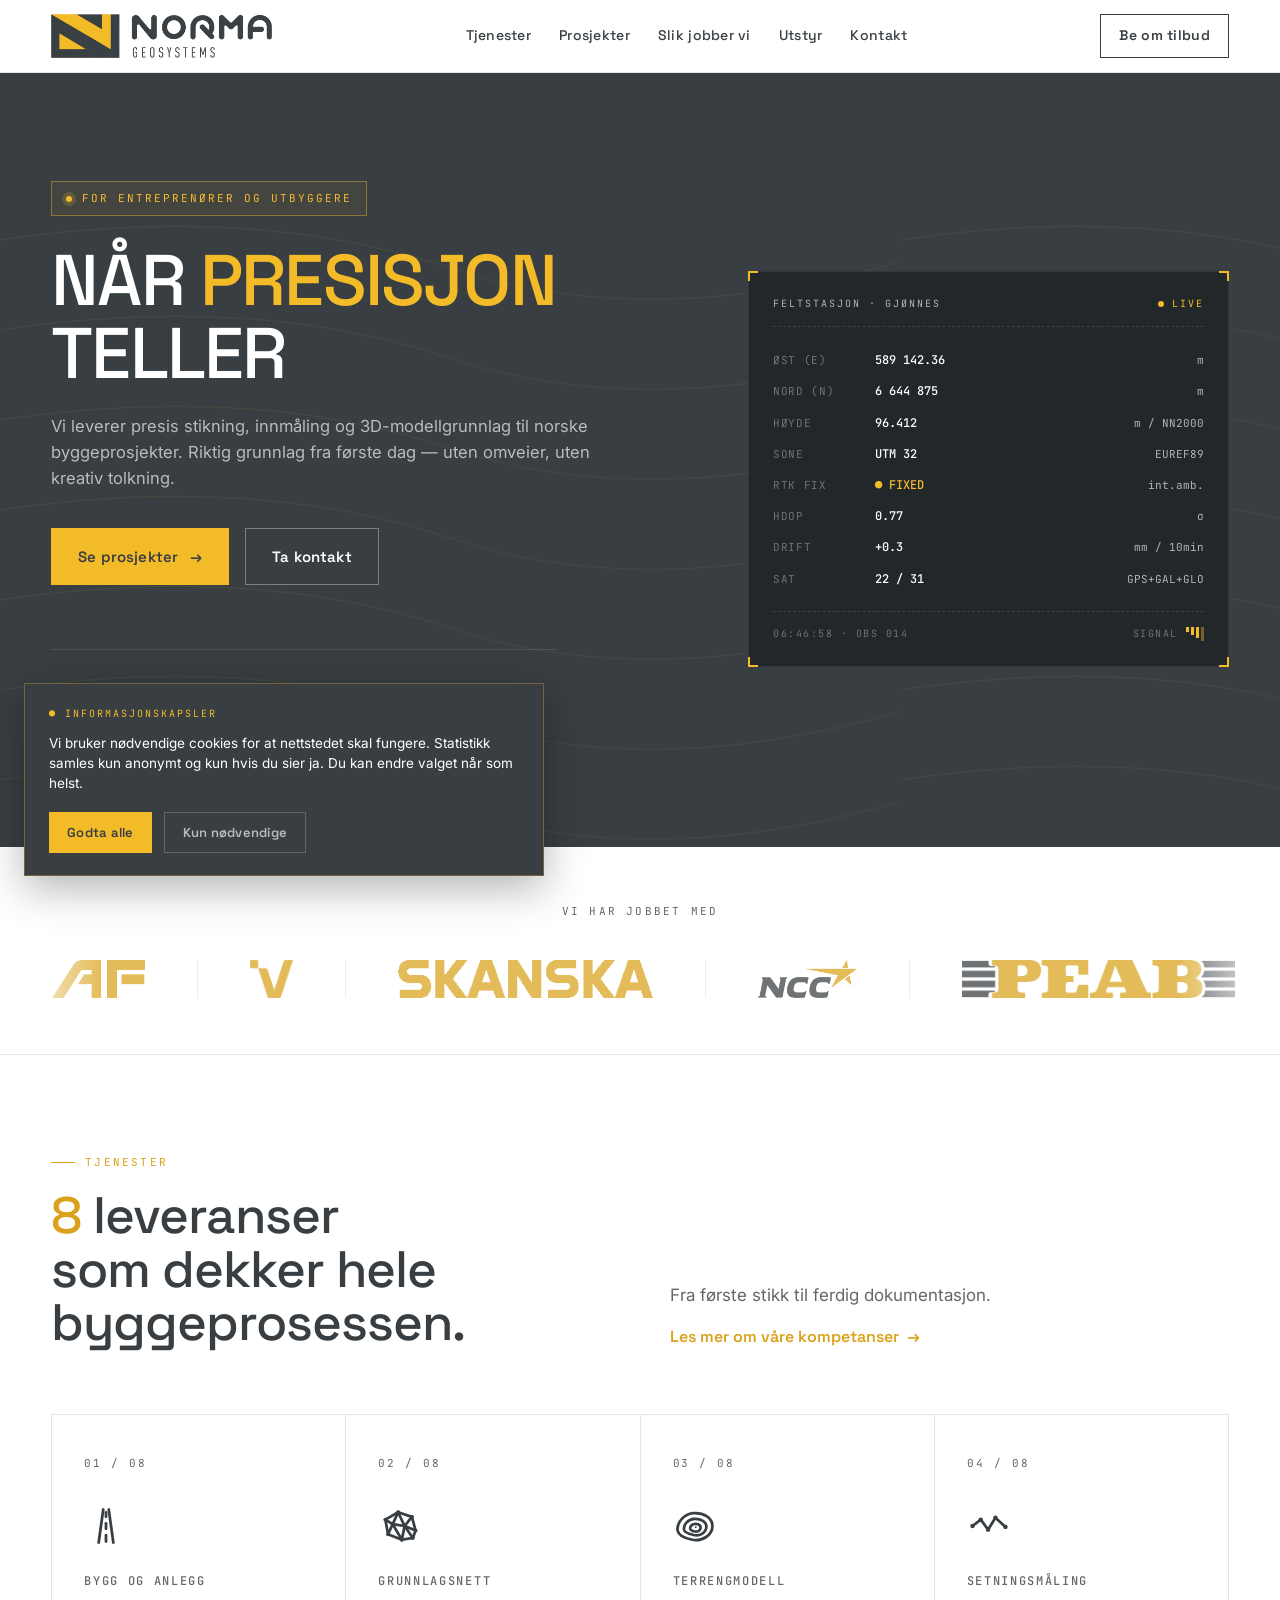
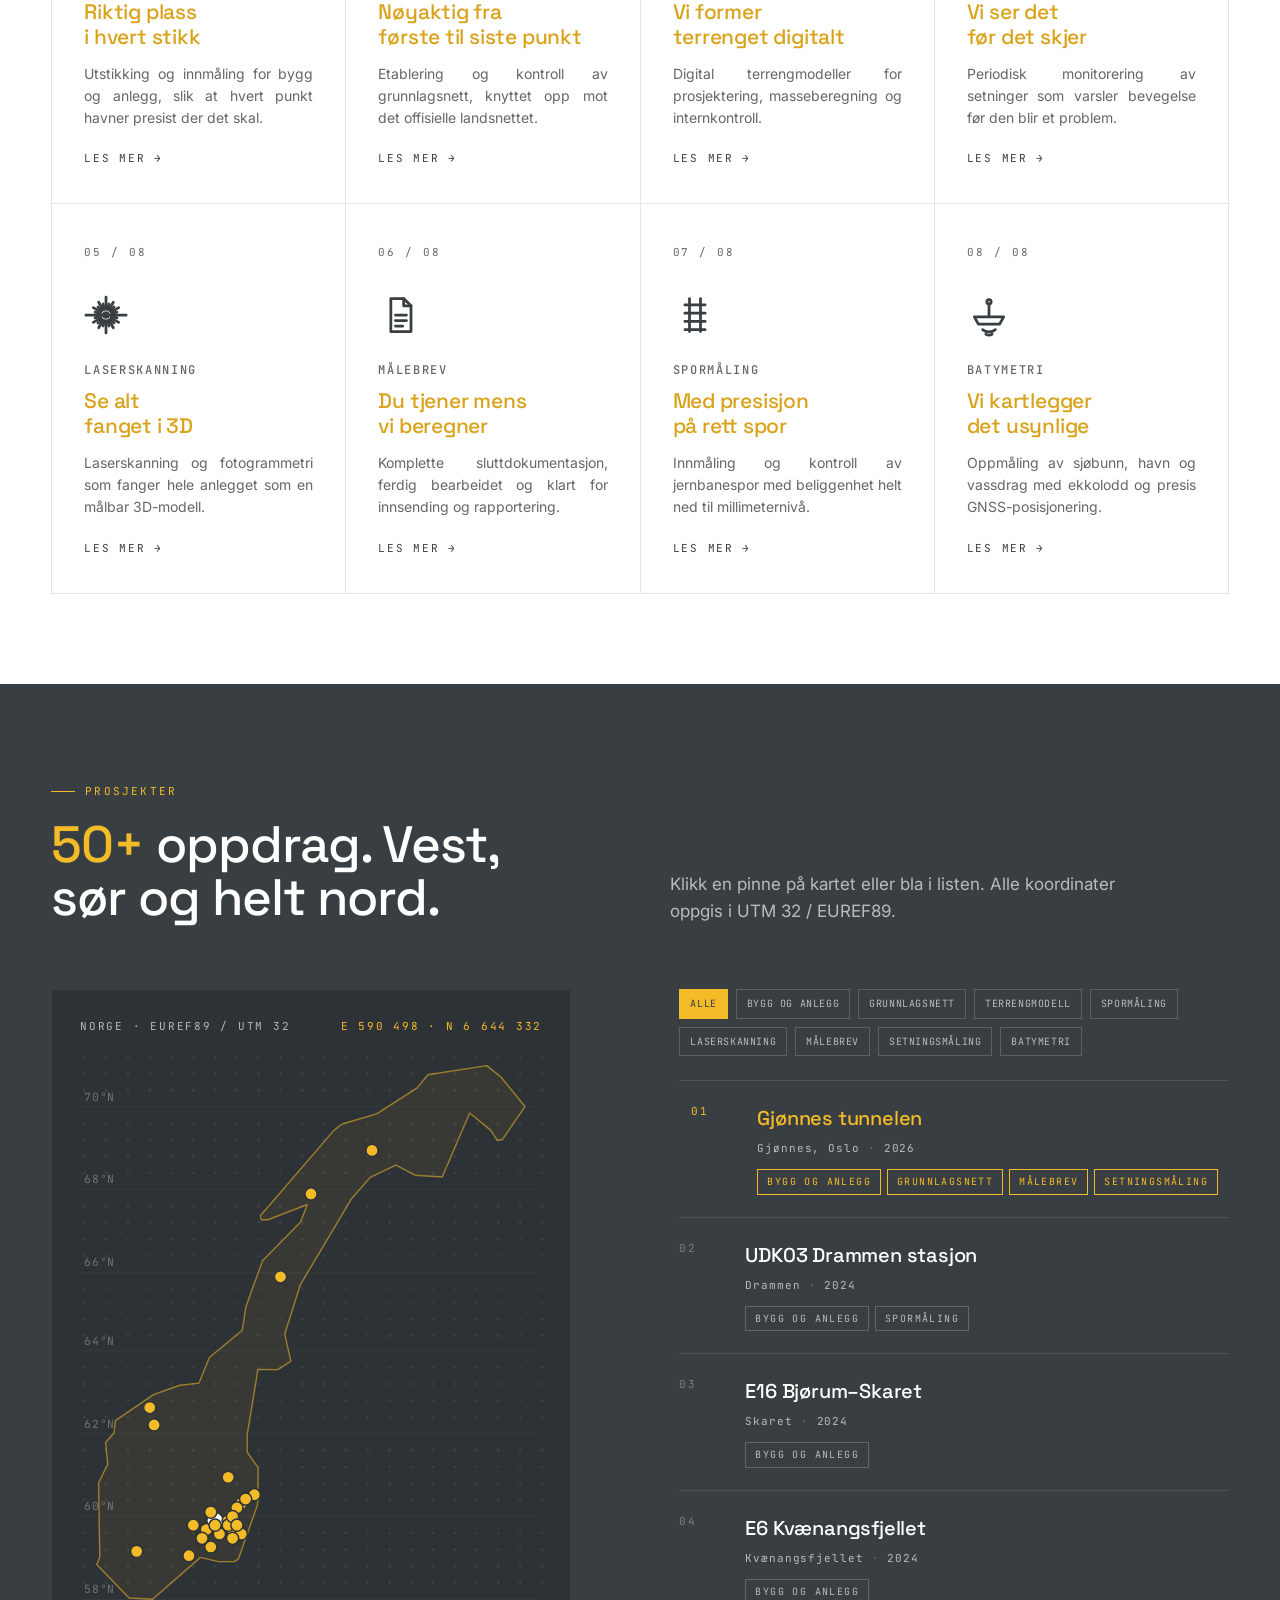
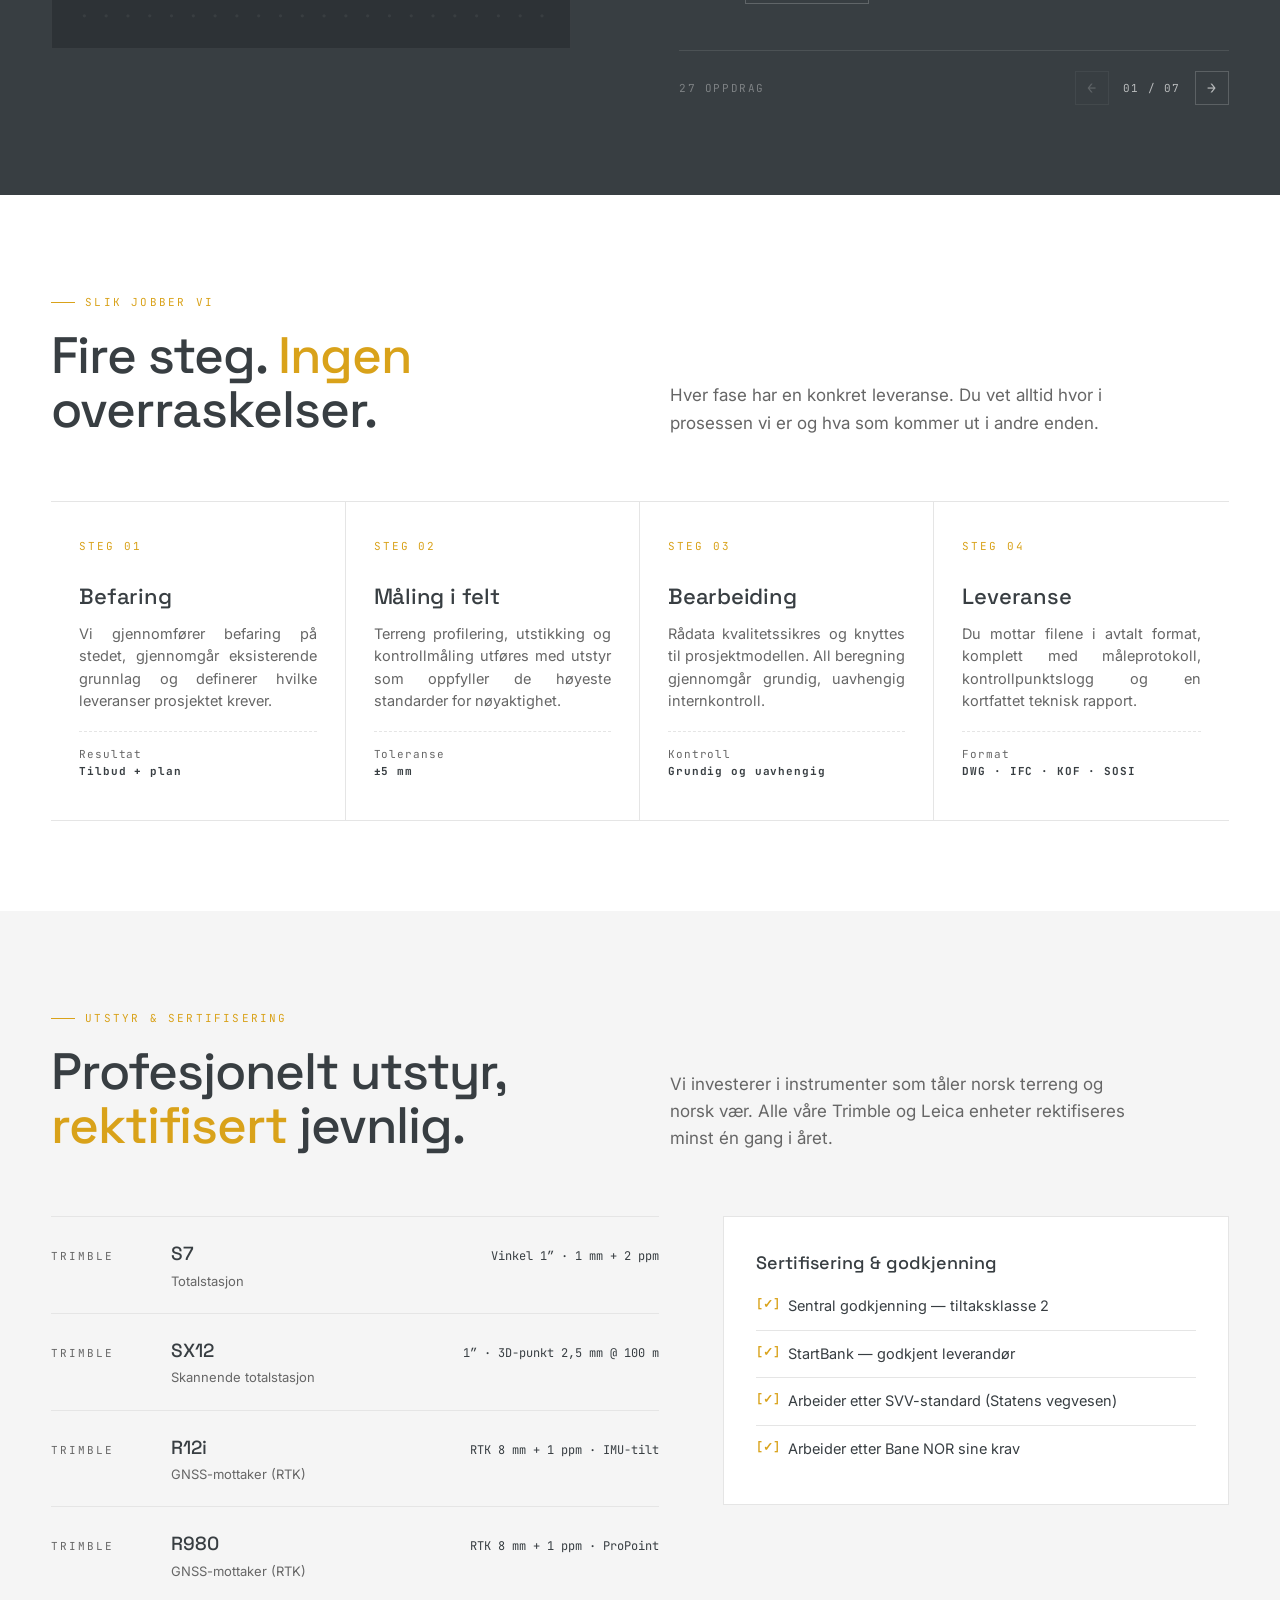
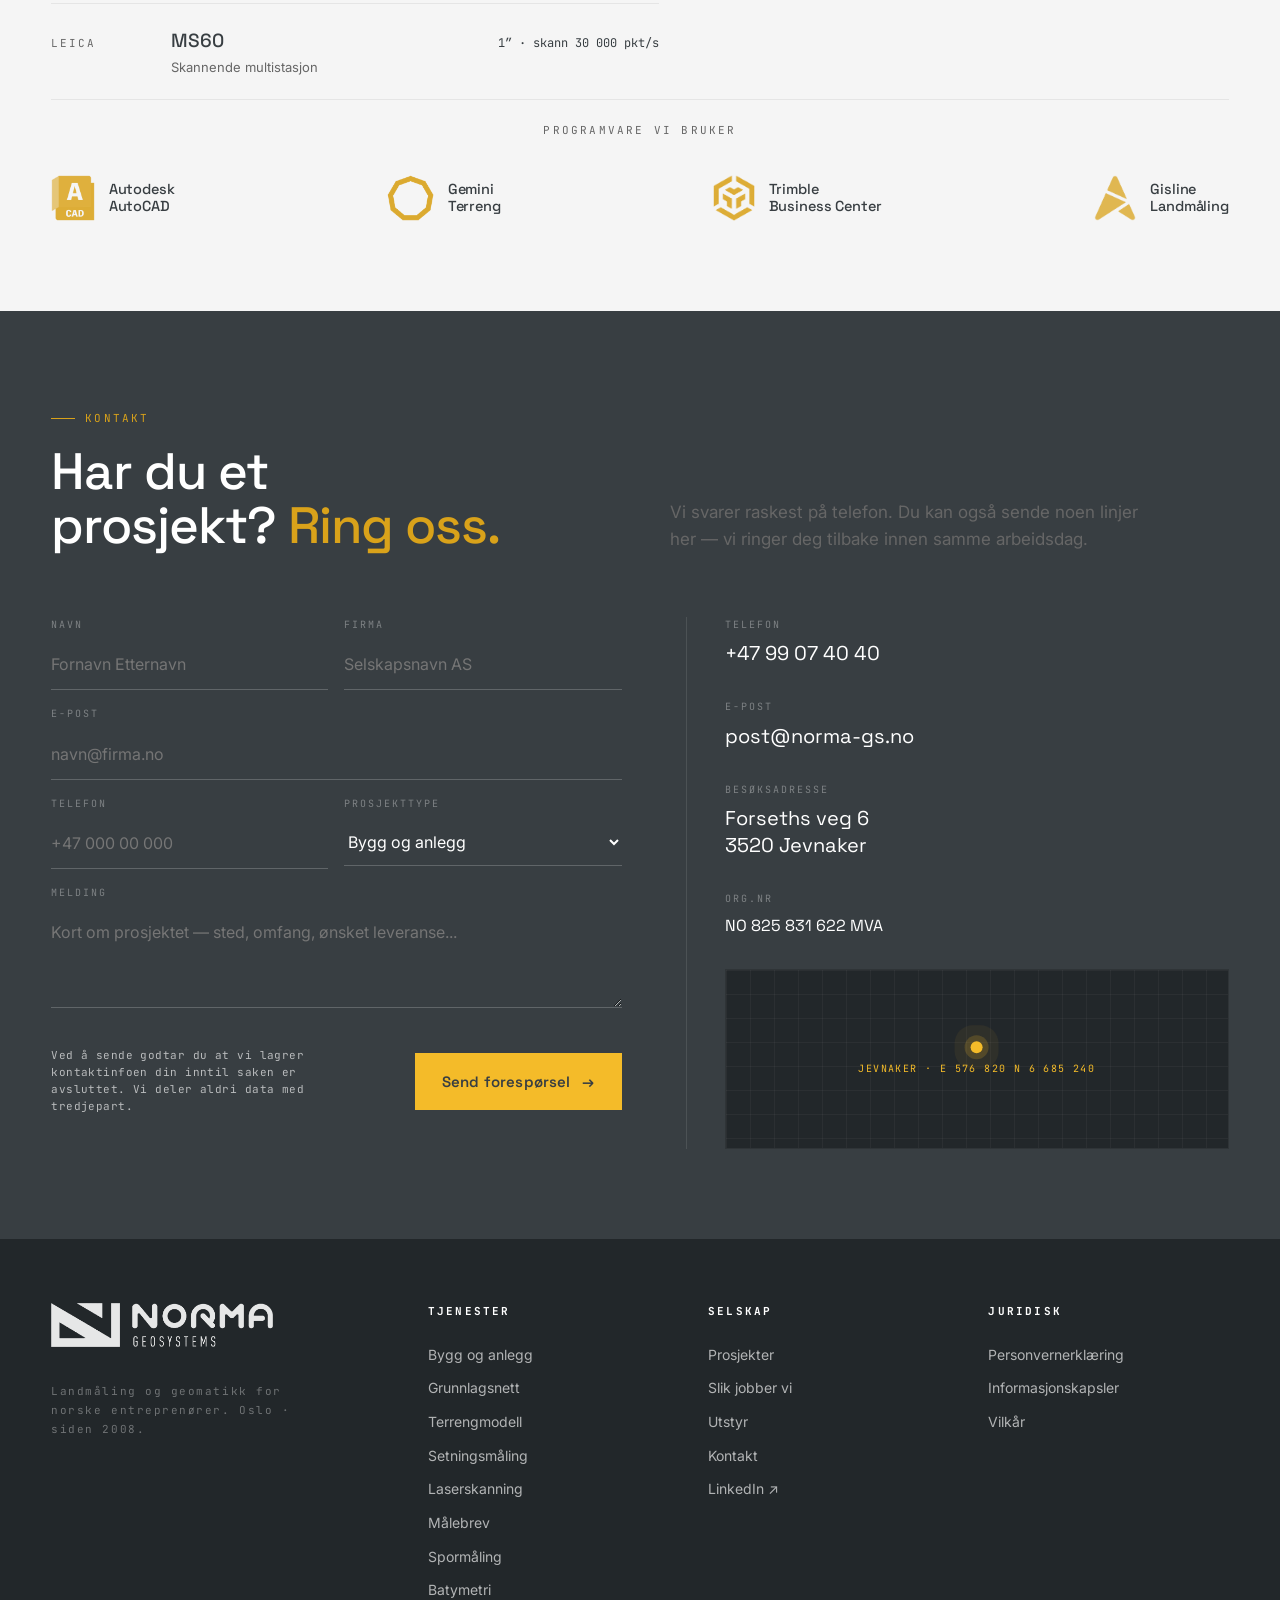
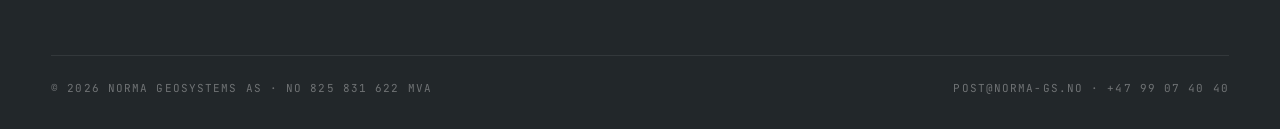
==== commit 4243b62e: "Hero: pozioma linia nad statystykami konczy sie na prawej krawedzi slowa PRESISJON - JS mierzy prawa" ====
--- a/index.html
+++ b/index.html
@@ -745,6 +745,21 @@
   }, { threshold: 0.12 });
   document.querySelectorAll(".fade-in").forEach(el => io.observe(el));
 
+  // Tilpass den tynne linja over hero-statistikken slik at den slutter der ordet PRESISJON slutter
+  const alignHeroStats = () => {
+    const accent = document.querySelector(".hero h1 .accent");
+    const stats = document.querySelector(".hero-stats");
+    const h1 = document.querySelector(".hero h1");
+    if(!accent || !stats || !h1) return;
+    if(window.innerWidth <= 1000) { stats.style.maxWidth = ""; return; }
+    const w = accent.getBoundingClientRect().right - h1.getBoundingClientRect().left;
+    if(w > 0) stats.style.maxWidth = Math.round(w) + "px";
+  };
+  alignHeroStats();
+  window.addEventListener("resize", alignHeroStats);
+  window.addEventListener("load", alignHeroStats);
+  if(document.fonts && document.fonts.ready) document.fonts.ready.then(alignHeroStats);
+
   const NAV = 84;
   const jumpTo = hash => {
     if(!hash || hash==="#" || hash==="#top") return;
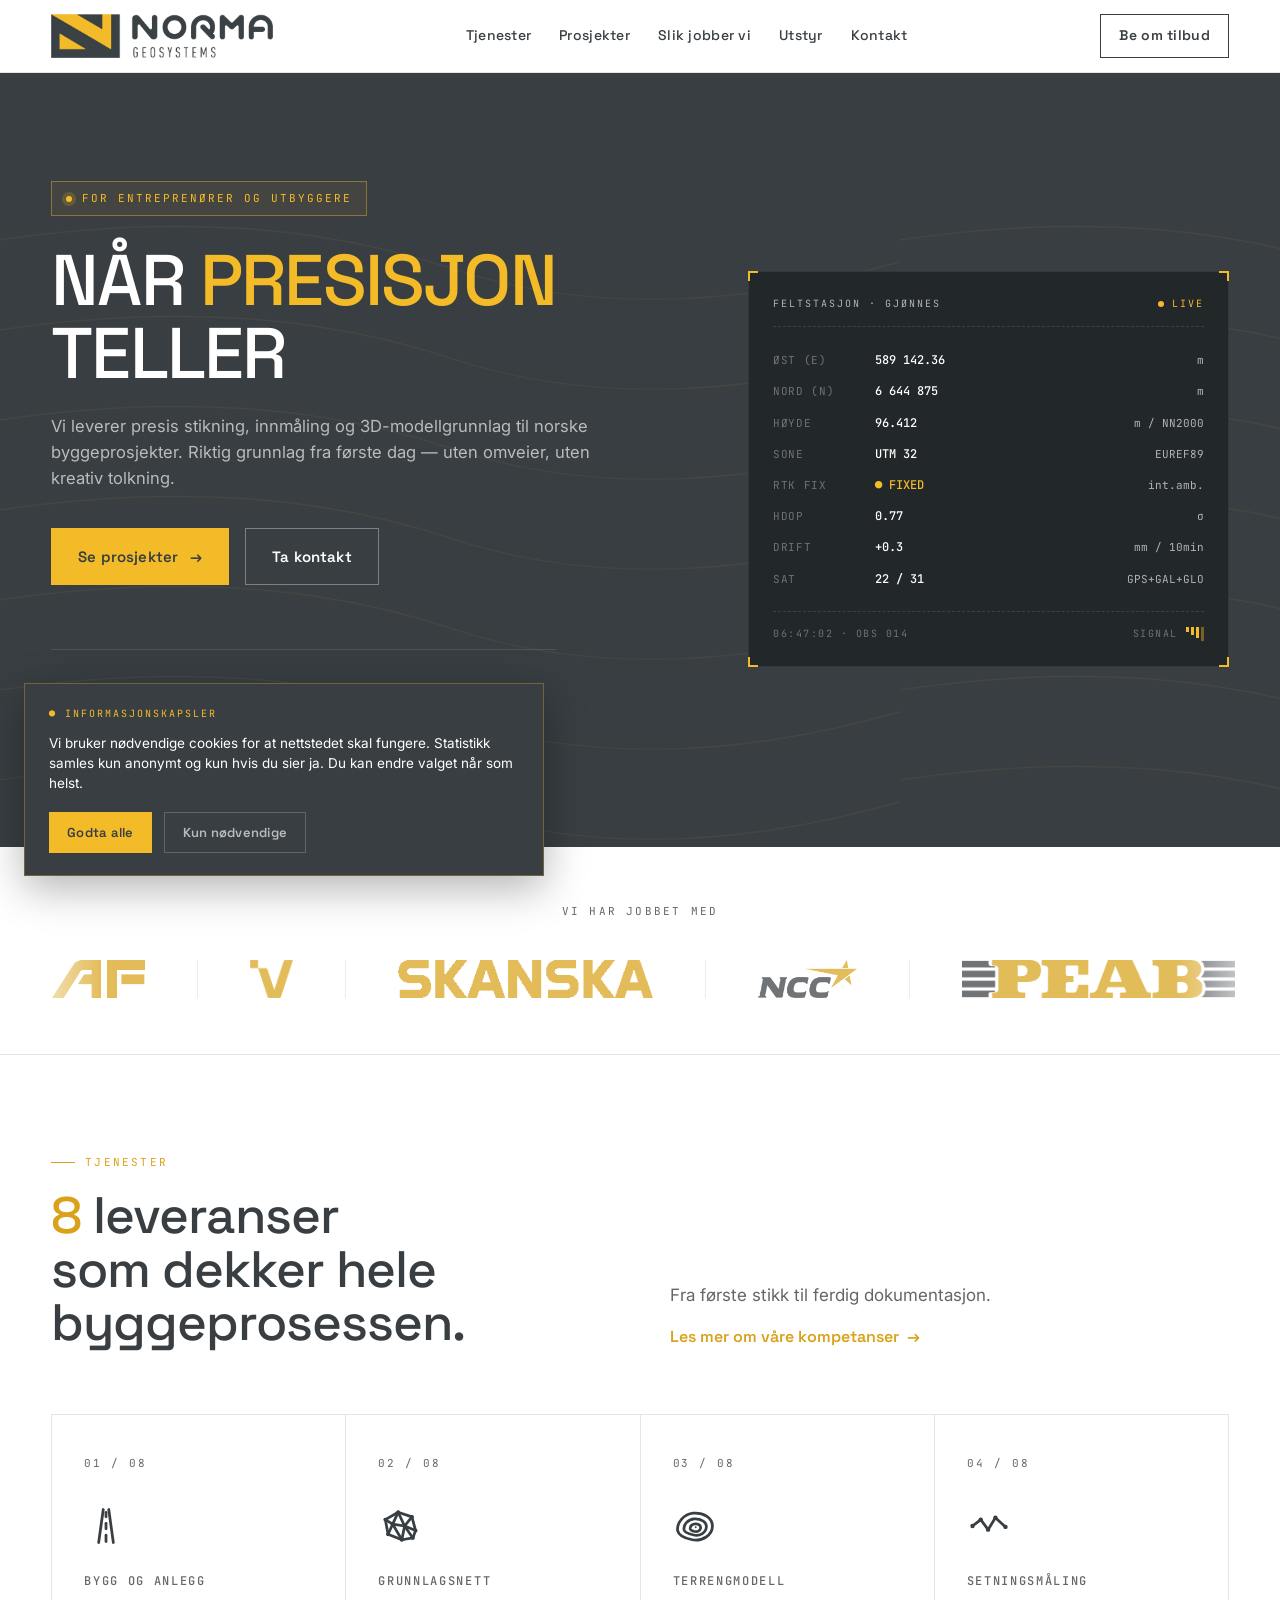
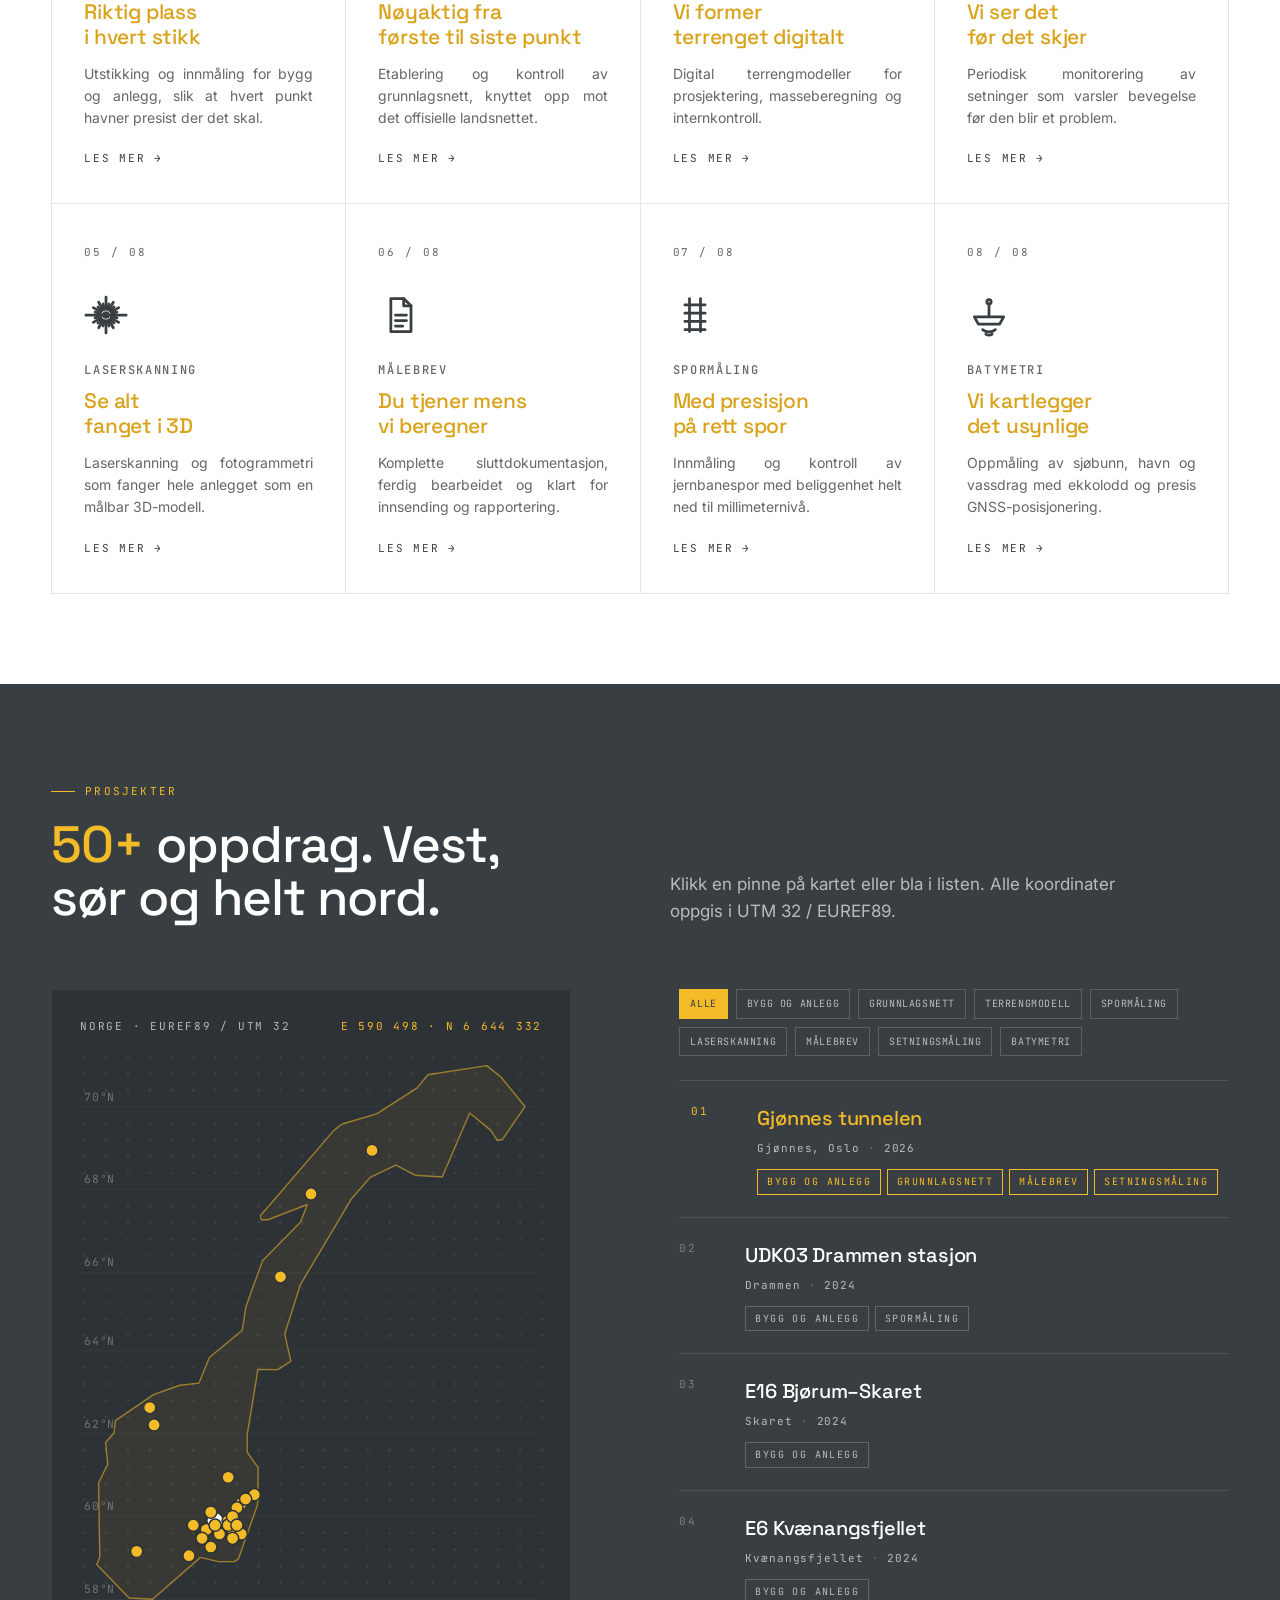
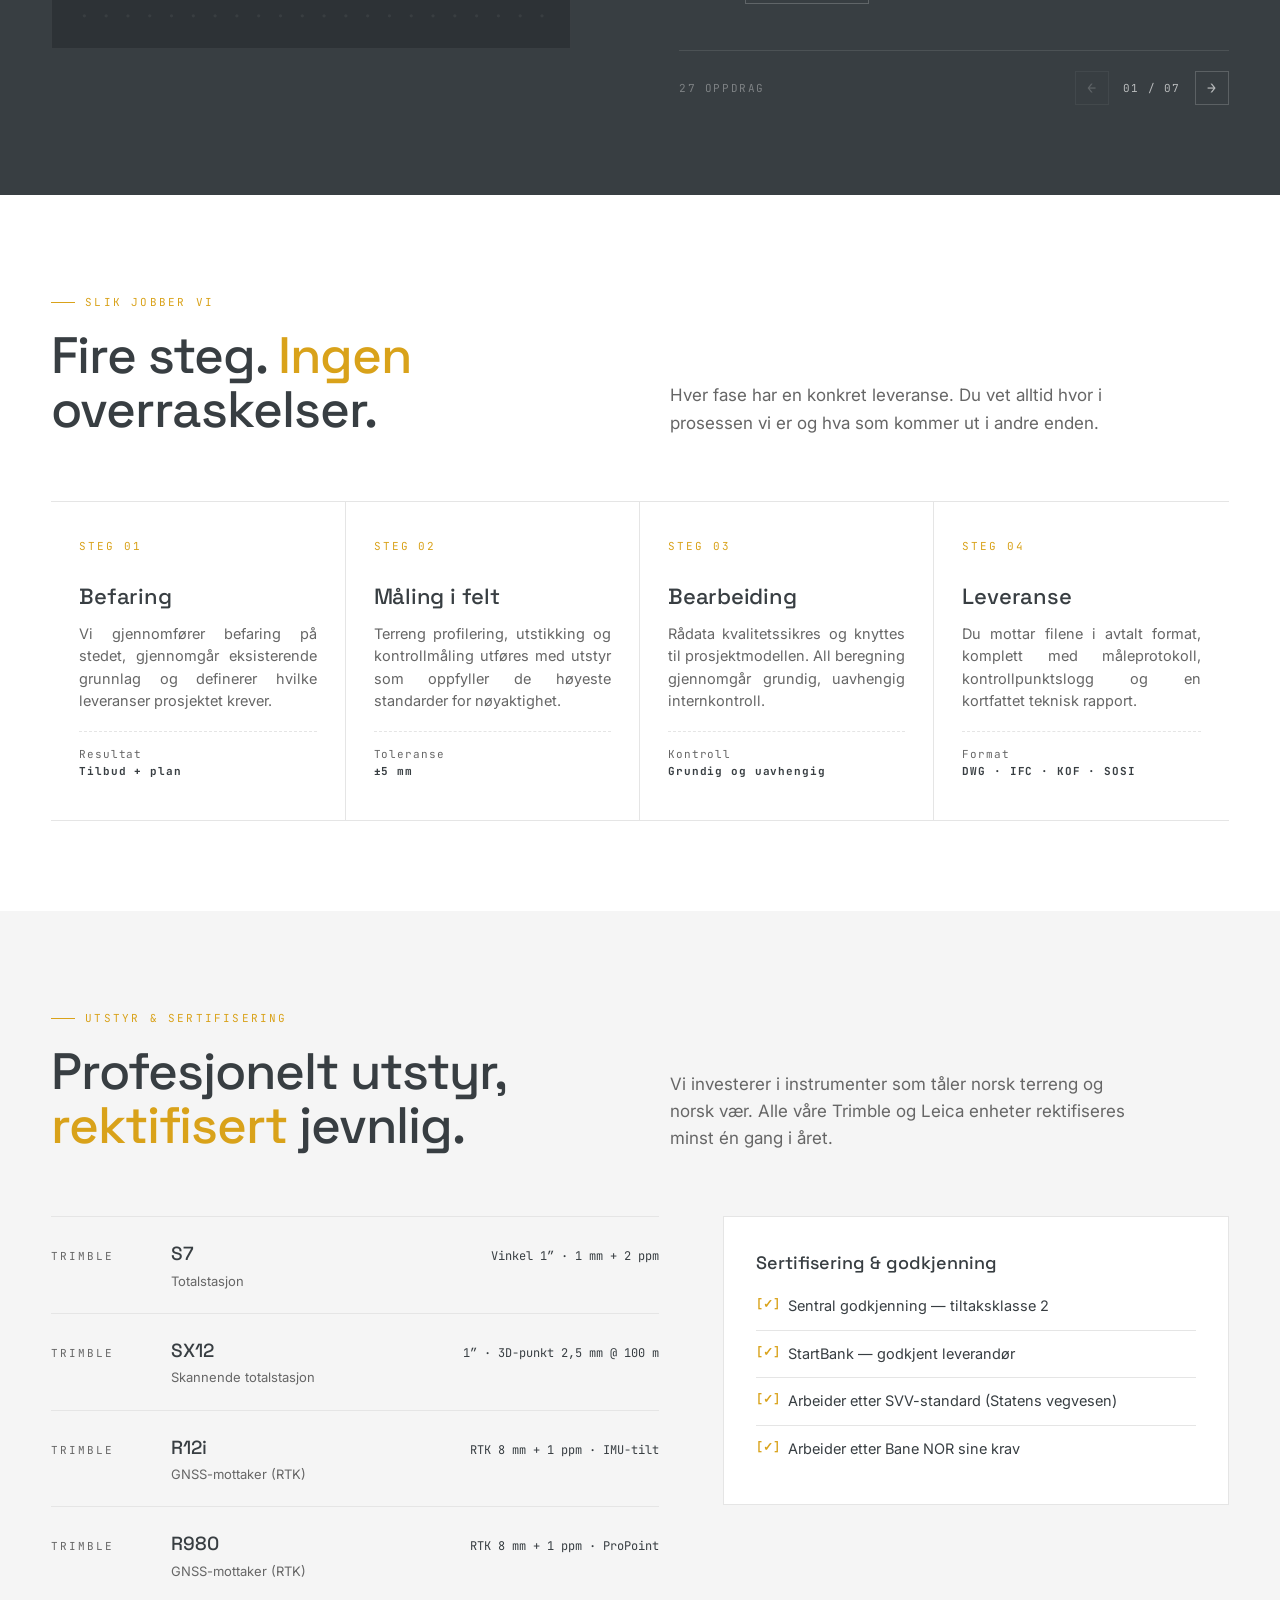
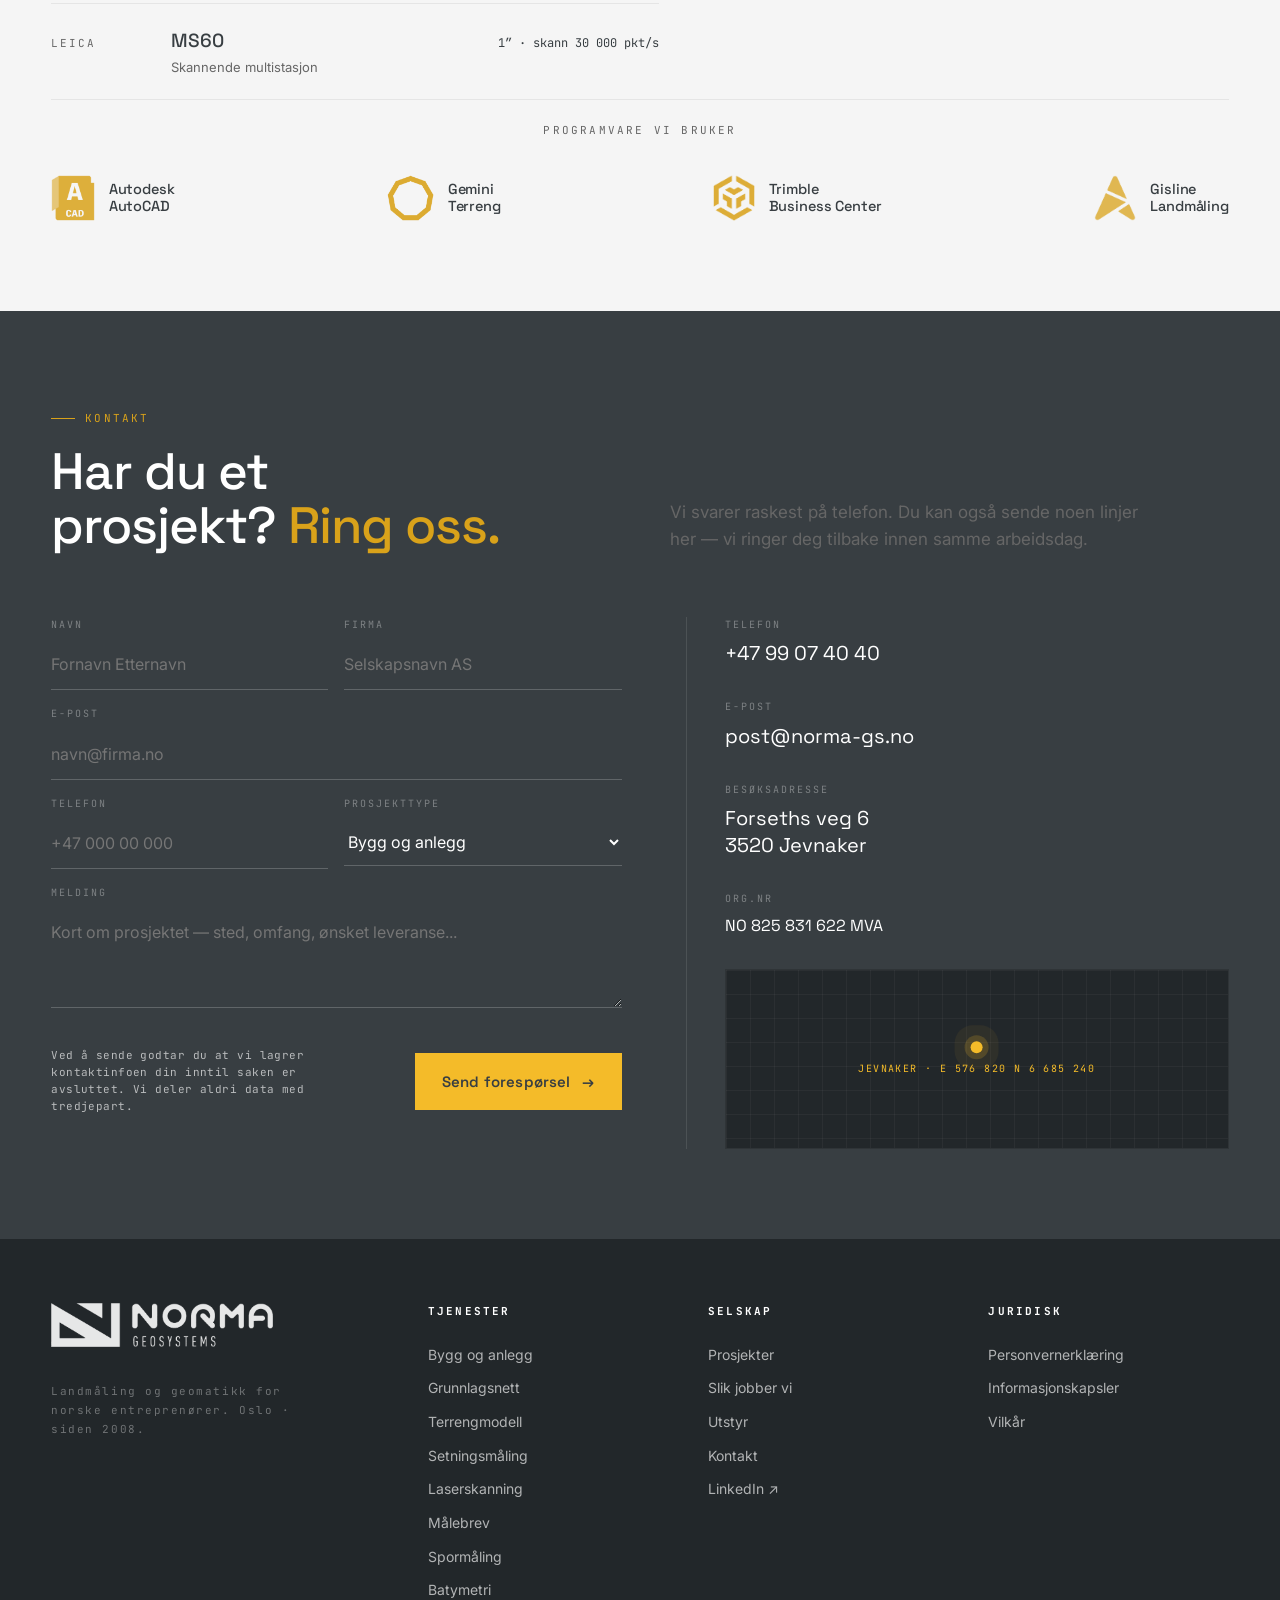
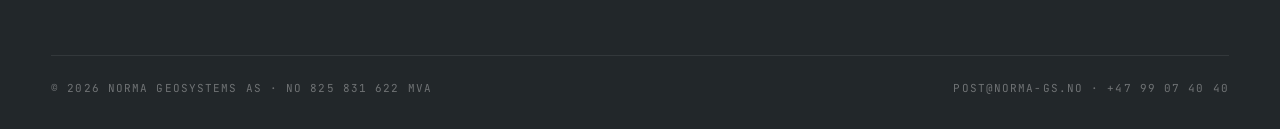
==== commit 671cb13a: "Dodano favicon (znak/prostokat z logo) dla zakladek przegladarki - wykadrowano sam znak (zolte N na " ====
--- a/index.html
+++ b/index.html
@@ -5,6 +5,10 @@
   <meta name="viewport" content="width=device-width, initial-scale=1">
   <title>Norma Geosystems — Landmåling for entreprenører</title>
   <meta name="description" content="Norma Geosystems leverer presis landmåling, 3D-skanning og BIM-integrasjon for entreprenører og utbyggere i Norge. ±5mm nøyaktighet, leveranse på 48 timer.">
+  <link rel="icon" href="favicon.ico" sizes="any">
+  <link rel="icon" type="image/png" sizes="32x32" href="assets/favicon-32.png">
+  <link rel="icon" type="image/png" sizes="16x16" href="assets/favicon-16.png">
+  <link rel="apple-touch-icon" href="assets/apple-touch-icon.png">
   <link rel="preconnect" href="https://fonts.googleapis.com">
   <link rel="preconnect" href="https://fonts.gstatic.com" crossorigin>
   <link href="https://fonts.googleapis.com/css2?family=Space+Grotesk:wght@400;500;600;700&family=Inter:wght@400;500;600&family=JetBrains+Mono:wght@400;500;600&display=swap" rel="stylesheet">
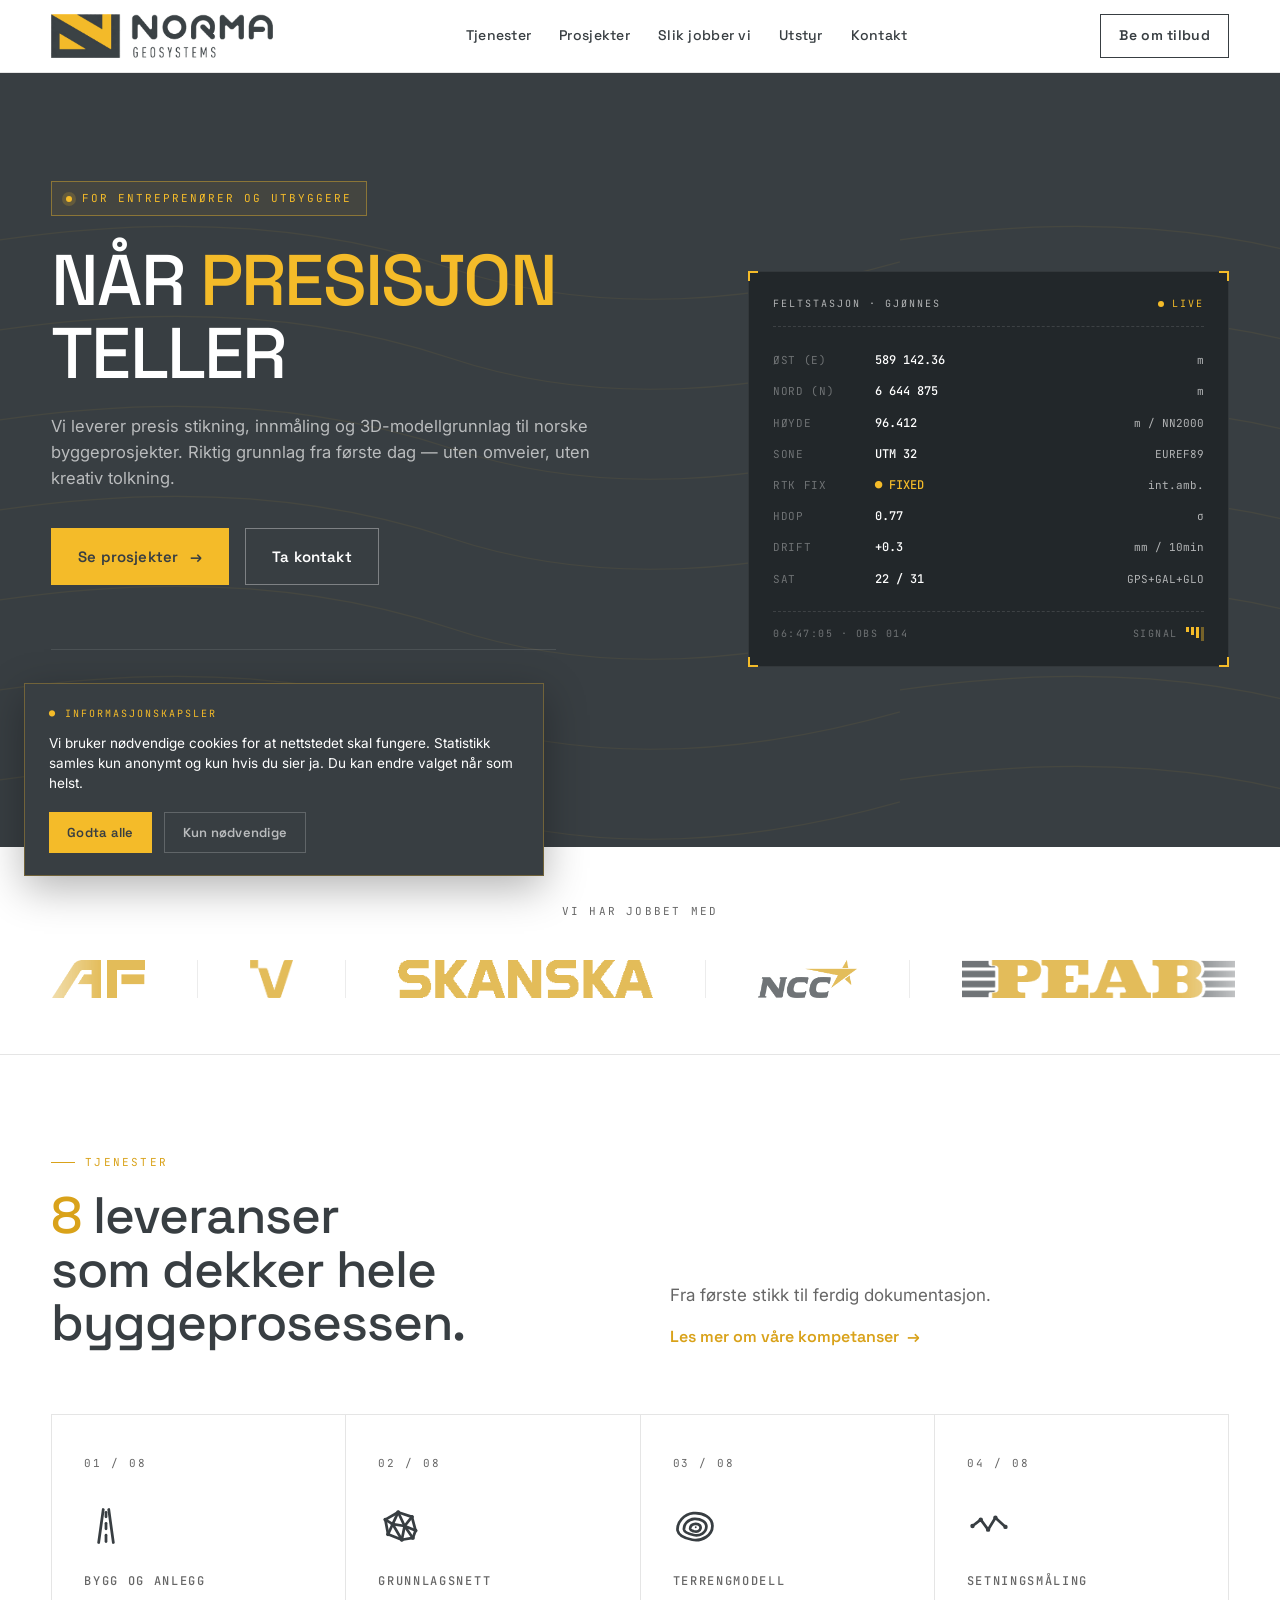
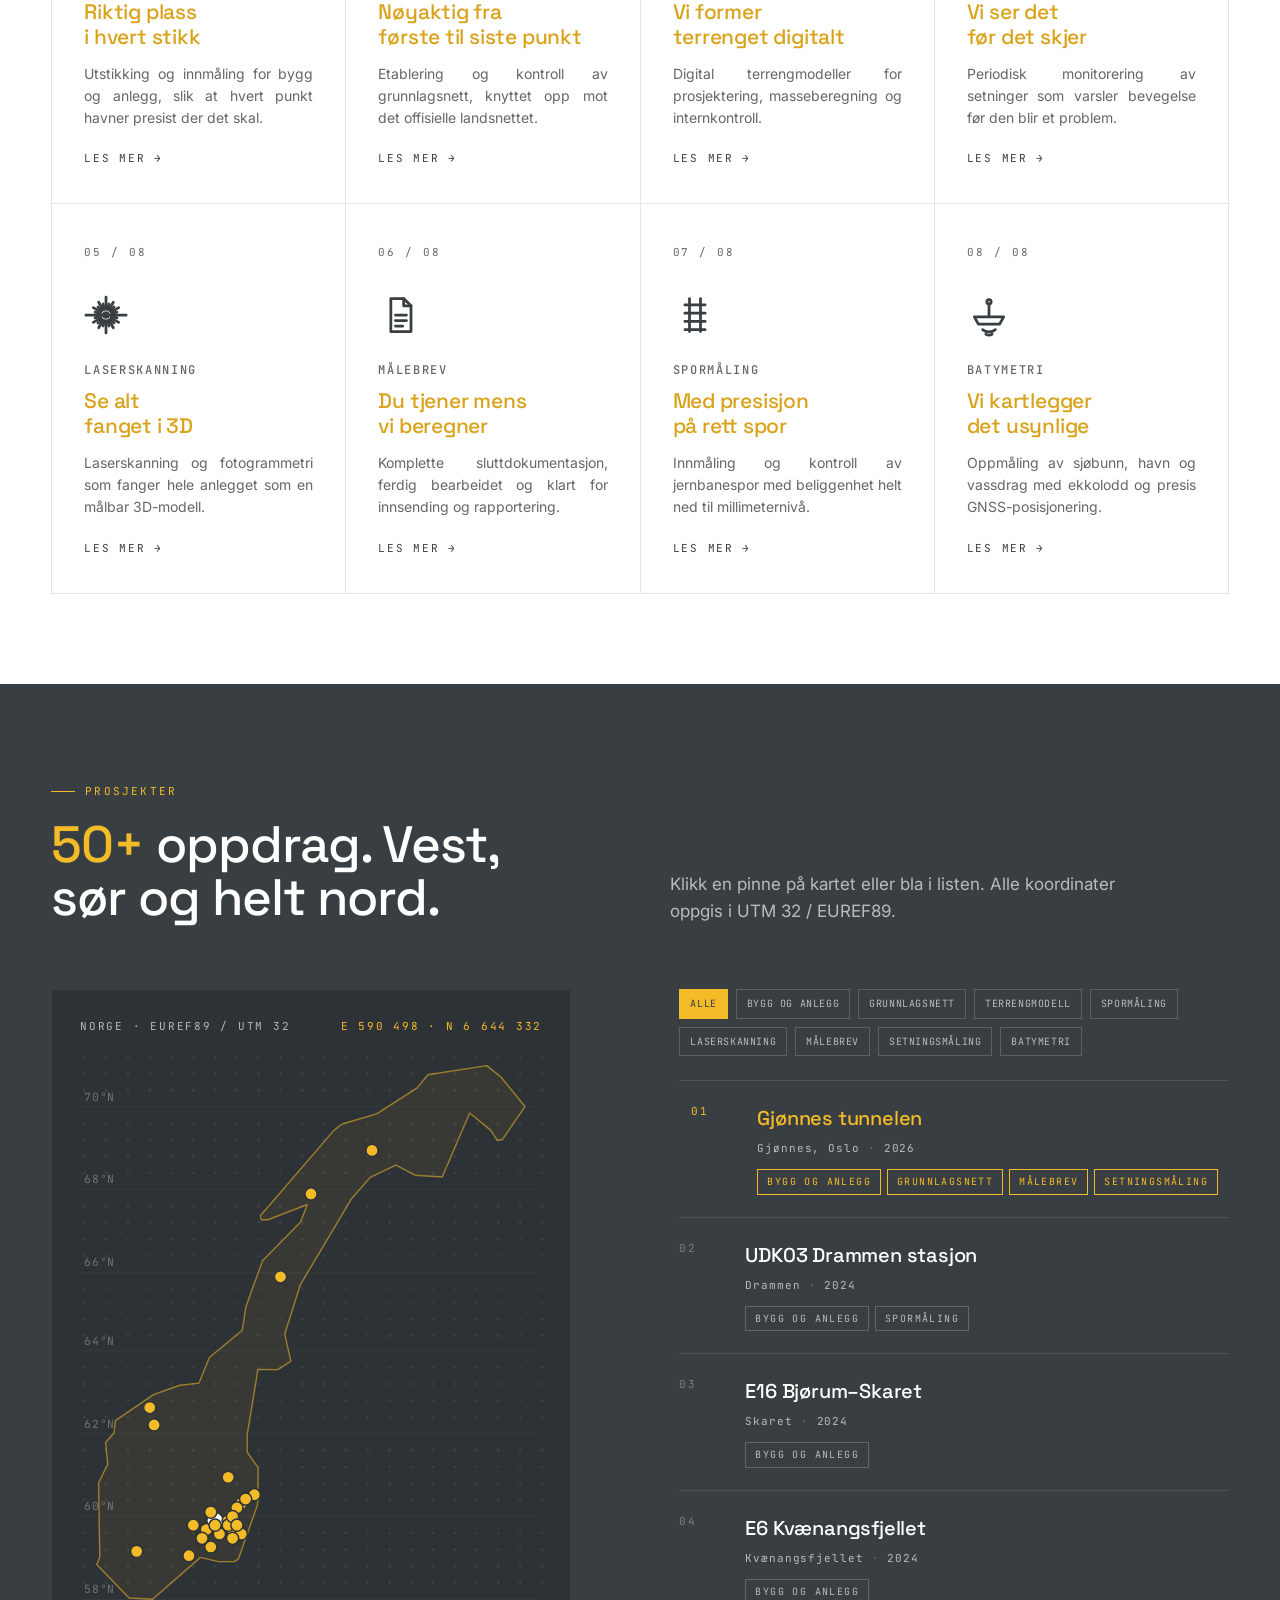
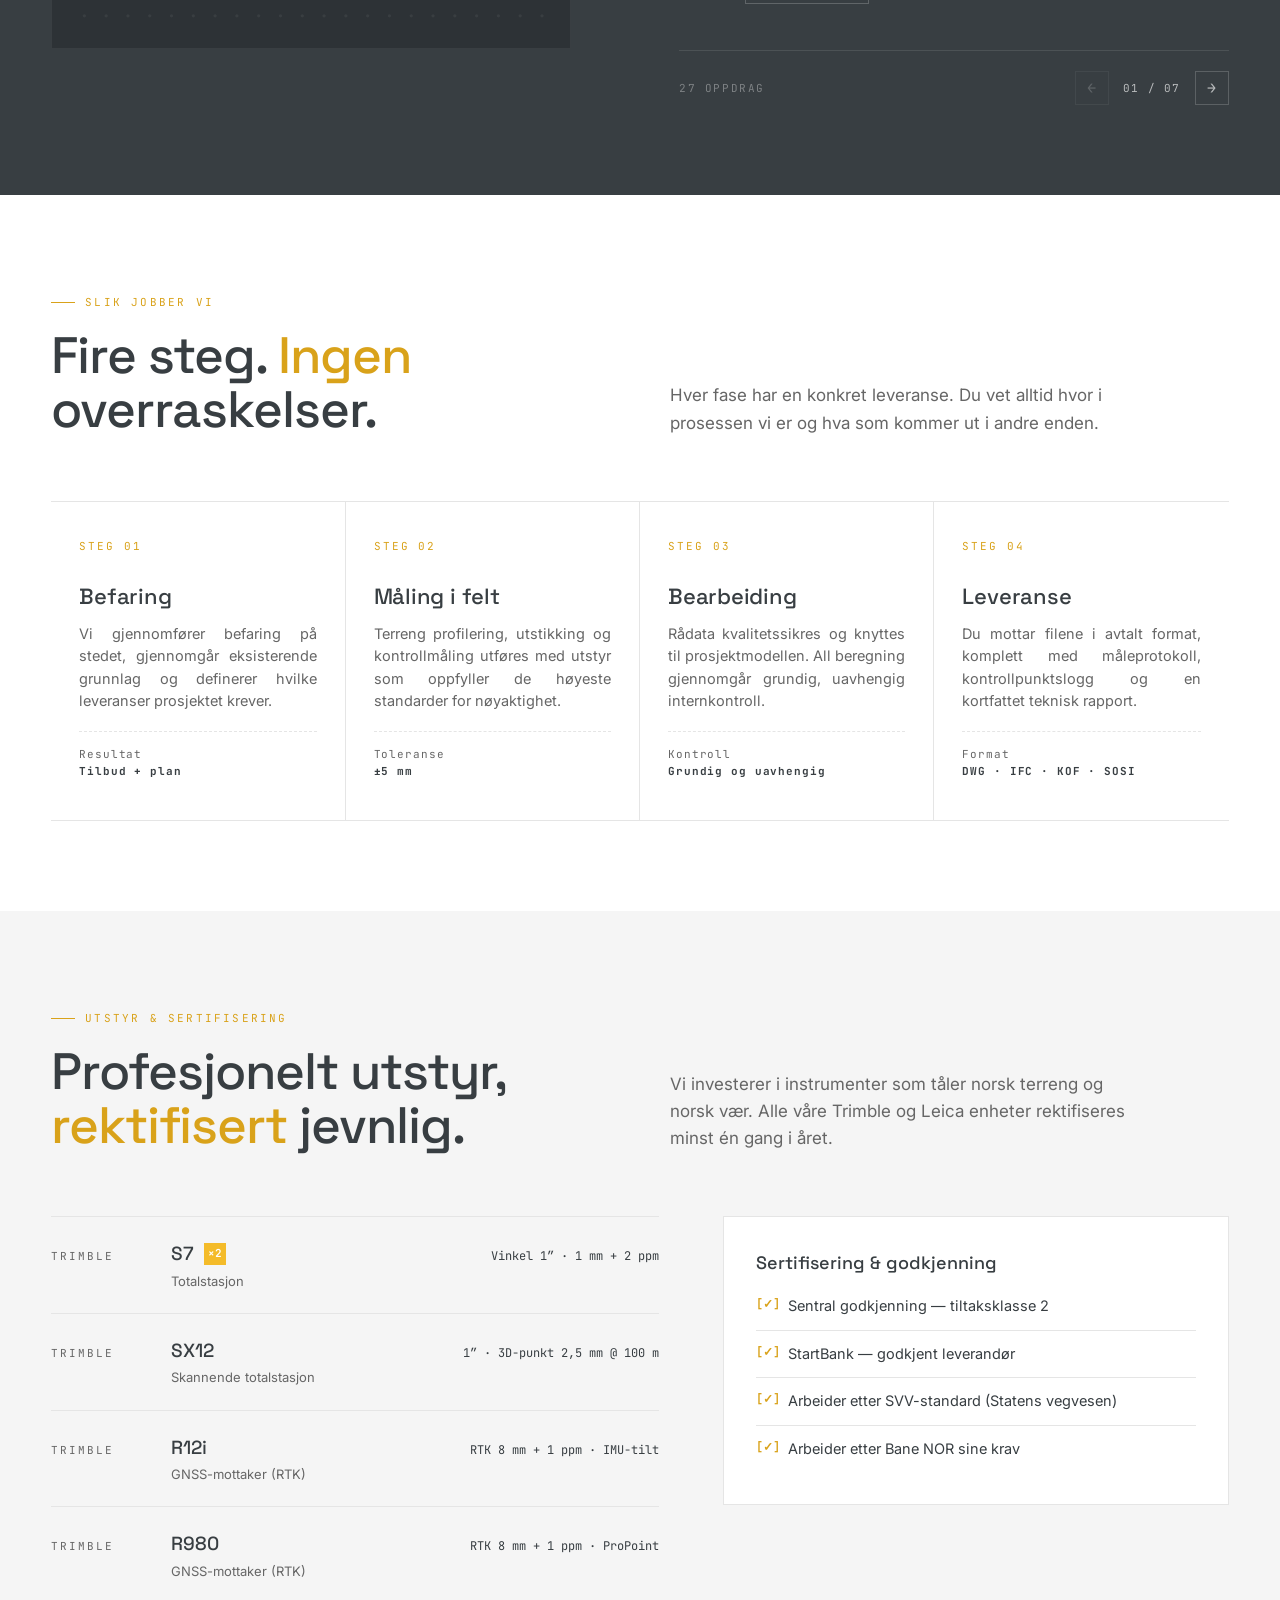
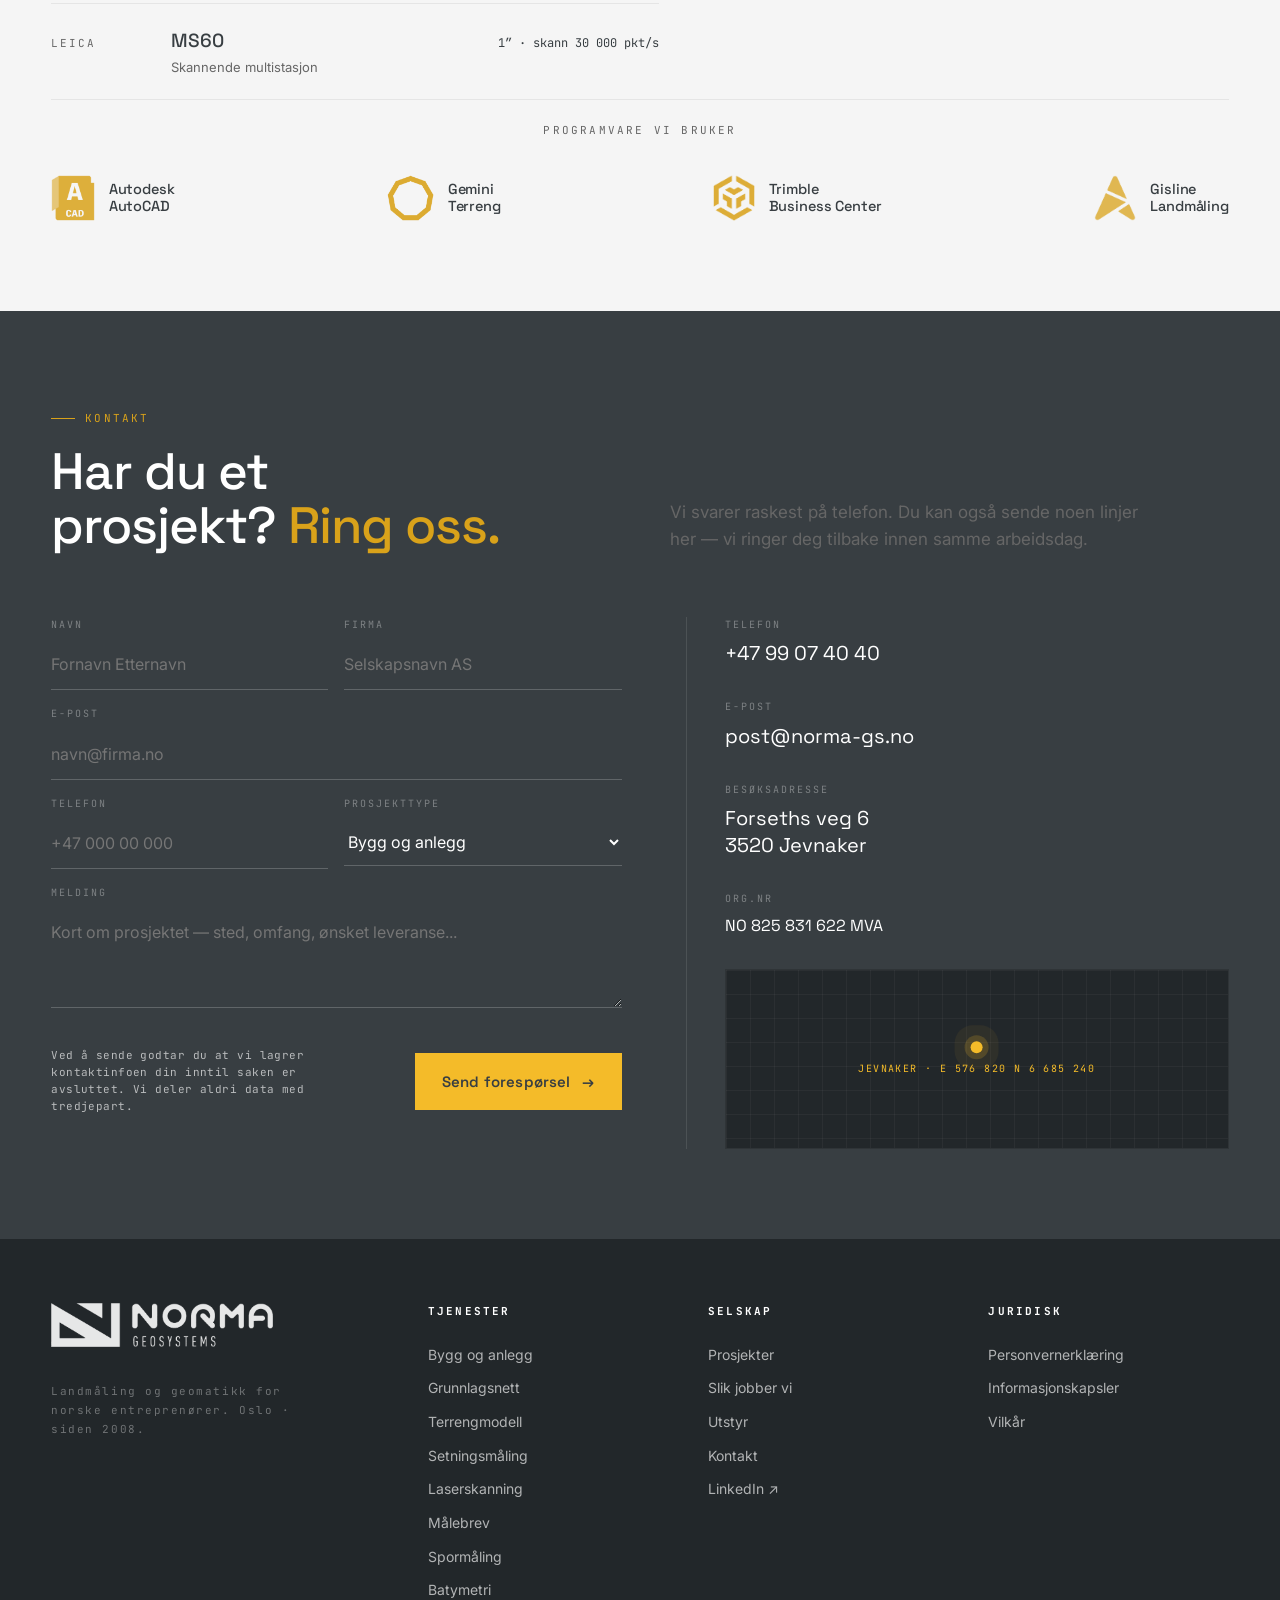
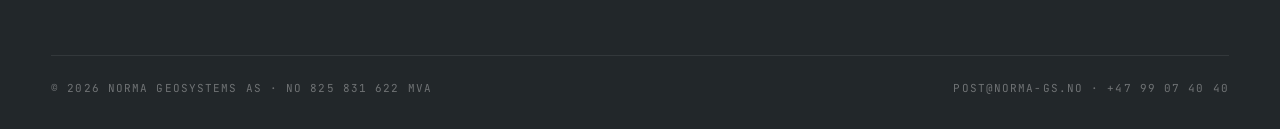
==== commit 9df3ddc0: "Utstyr: badge ilosci x2 przy Trimble S7 (zolty kwadrat, biala czcionka) - dodano pole qty:2 do S7; r" ====
--- a/index.html
+++ b/index.html
@@ -404,7 +404,7 @@
 ];
 
 const EQUIPMENT = [
-  { brand:"Trimble", model:"S7",   type:"Totalstasjon",            spec:"Vinkel 1″ · 1 mm + 2 ppm" },
+  { brand:"Trimble", model:"S7",   type:"Totalstasjon",            spec:"Vinkel 1″ · 1 mm + 2 ppm", qty:2 },
   { brand:"Trimble", model:"SX12", type:"Skannende totalstasjon",  spec:"1″ · 3D-punkt 2,5 mm @ 100 m" },
   { brand:"Trimble", model:"R12i", type:"GNSS-mottaker (RTK)",     spec:"RTK 8 mm + 1 ppm · IMU-tilt" },
   { brand:"Trimble", model:"R980", type:"GNSS-mottaker (RTK)",     spec:"RTK 8 mm + 1 ppm · ProPoint" },
@@ -678,7 +678,7 @@
   document.getElementById("equip-list").innerHTML = EQUIPMENT.map(e =>
     `<div class="equip-row">
       <div class="brand">${e.brand}</div>
-      <div class="model">${e.model}<span class="etype">${e.type}</span></div>
+      <div class="model">${e.model}${e.qty>1?`<span class="qty-badge" title="${e.qty} enheter">×${e.qty}</span>`:""}<span class="etype">${e.type}</span></div>
       <div class="spec">${e.spec}</div>
     </div>`
   ).join("");
--- a/styles.css
+++ b/styles.css
@@ -903,6 +903,17 @@
   font-family: var(--font-display);
   font-weight: 500;
   font-size: 19px;
+}
+.equip-row .model .qty-badge {
+  display: inline-flex; align-items: center; justify-content: center;
+  width: 22px; height: 22px;
+  margin-left: 10px;
+  background: var(--yellow);
+  color: #fff;
+  font-family: var(--font-mono);
+  font-size: 11px; font-weight: 600;
+  line-height: 1;
+  vertical-align: 3px;
 }
 .equip-row .model .etype {
   display: block;
